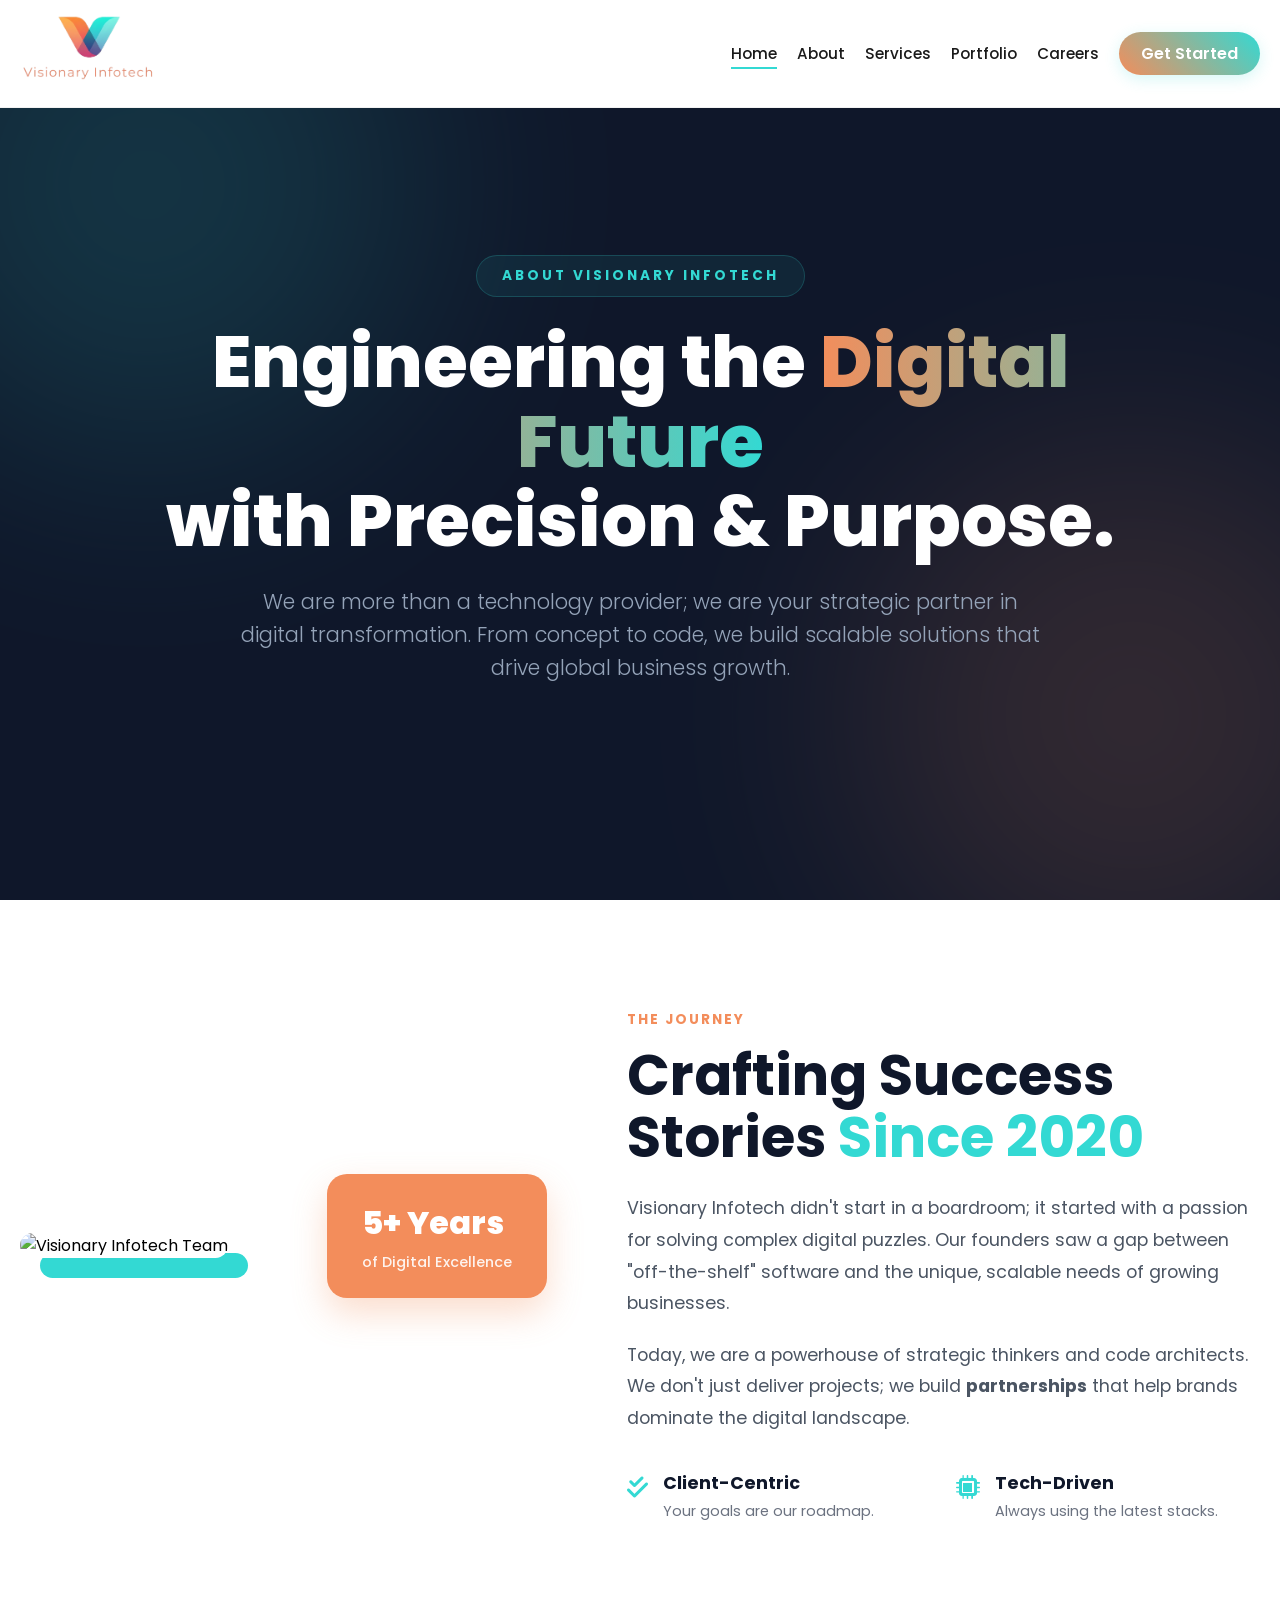
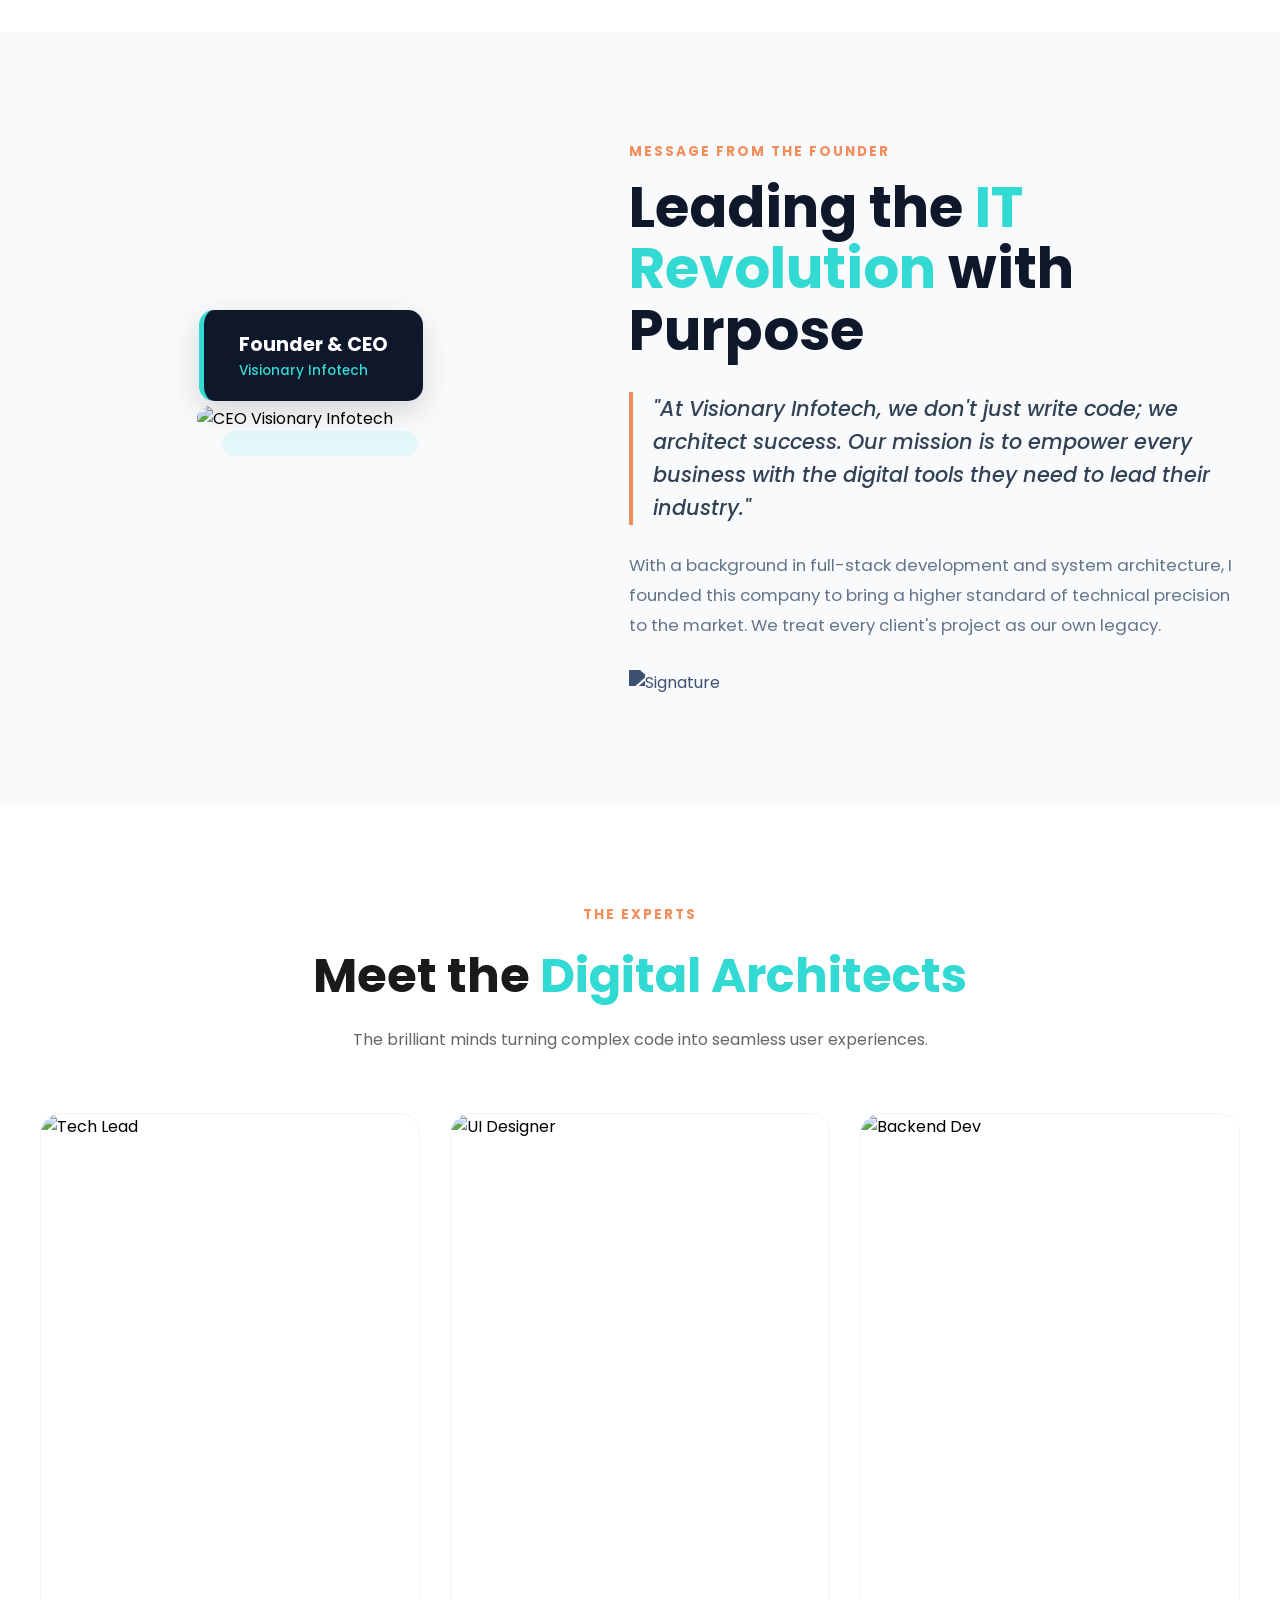
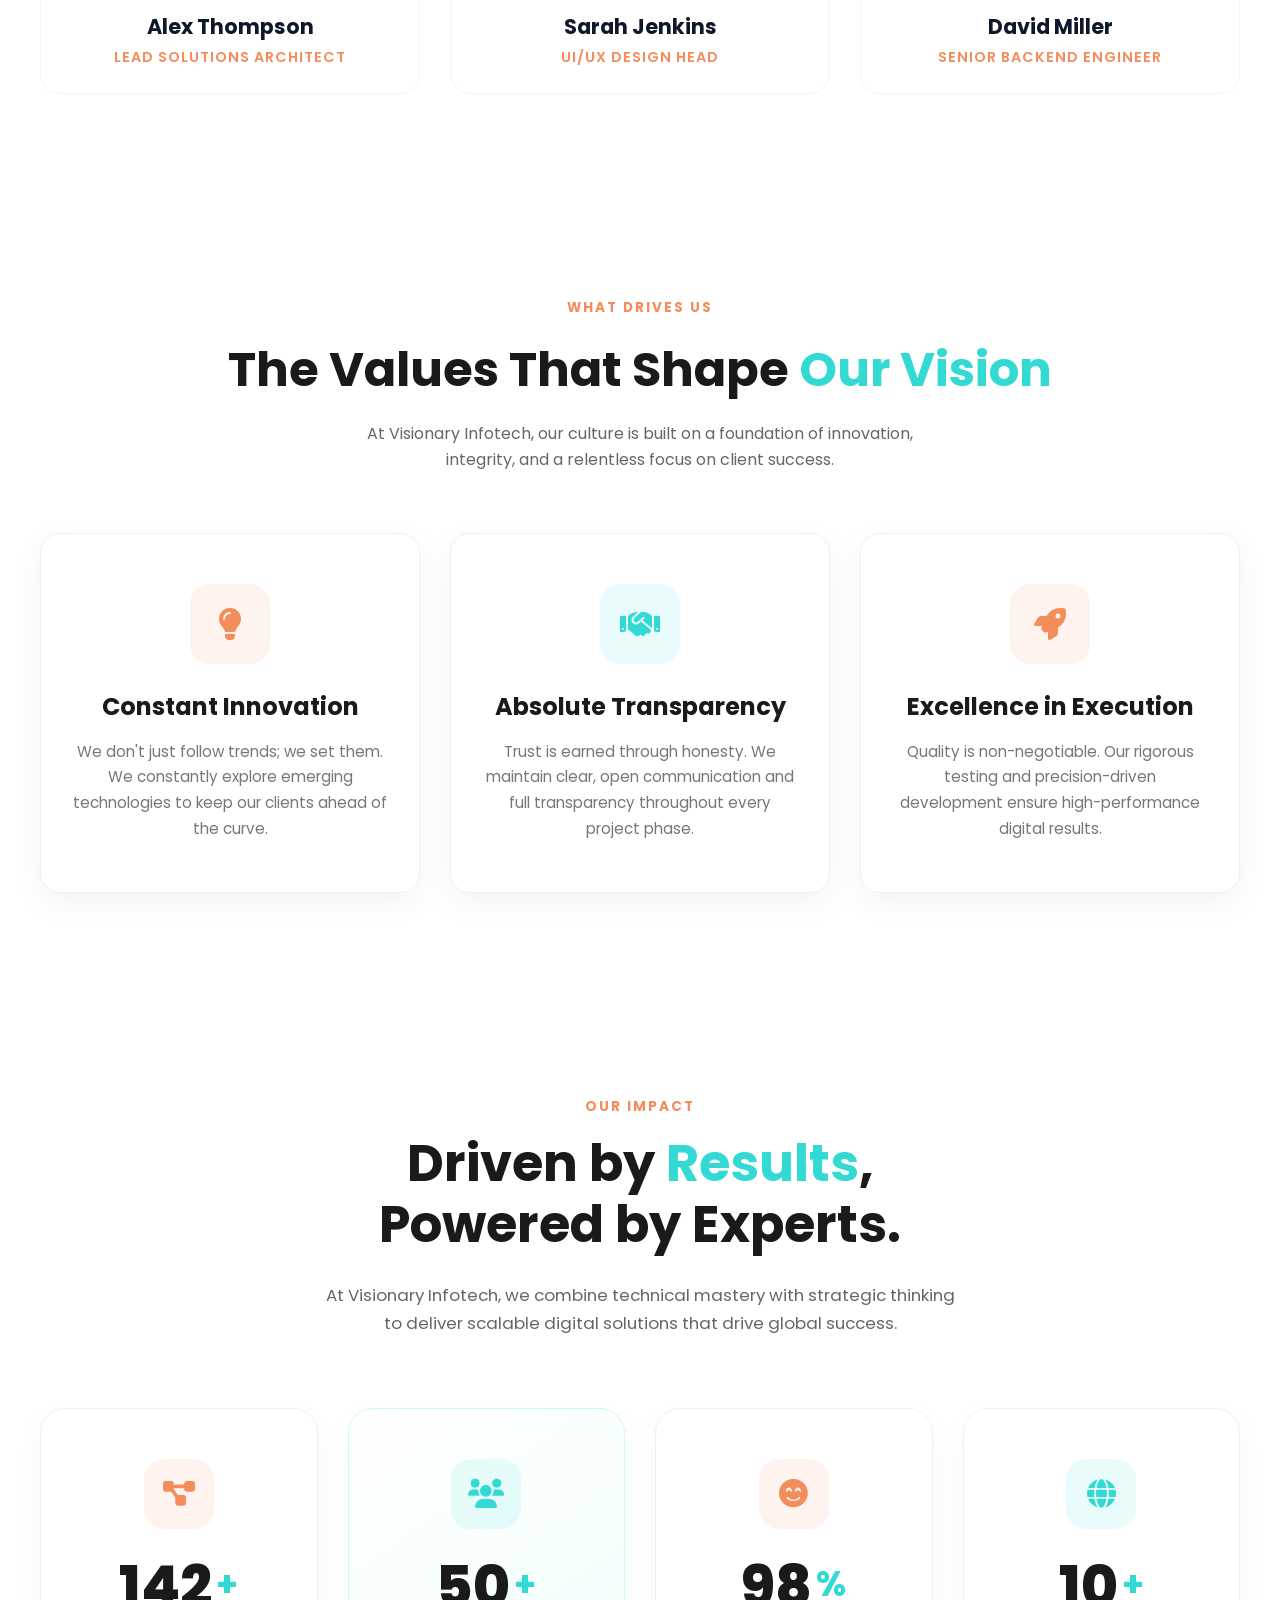
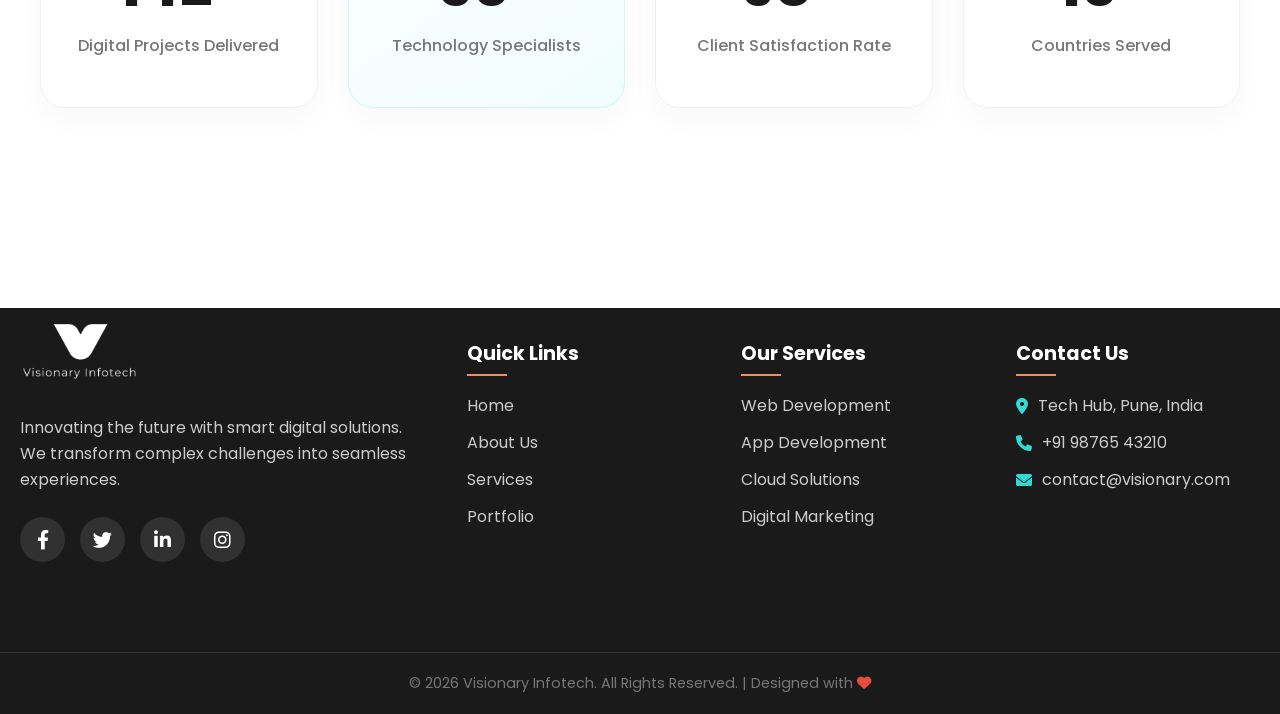
==== about.html @ 1353591f "Initial commit" ====
<!DOCTYPE html>
<html lang="en">
<head>
    <meta charset="UTF-8">
    <meta name="viewport" content="width=device-width, initial-scale=1.0">
    <title>Visionary Infotech | Premium IT Solutions</title>
    <link rel="stylesheet" href="about.css">
    <link rel="stylesheet" href="https://cdnjs.cloudflare.com/ajax/libs/font-awesome/6.0.0/css/all.min.css">
    <link href="https://fonts.googleapis.com/css2?family=Poppins:wght@300;400;500;600&display=swap" rel="stylesheet">
    <link rel="stylesheet" href="https://cdnjs.cloudflare.com/ajax/libs/font-awesome/6.0.0/css/all.min.css">
</head>
<body>

    <header class="header">
        <div class="container">
            <a href="#home" class="logo">
                <img src="Images/logo.png" alt="Visionary Infotech">
            </a>

            <nav class="navbar" id="navbar">
                <ul class="nav-links">
                    <li><a href="index.html" class="nav-item active">Home</a></li>
                    <li><a href="about.html" class="nav-item">About</a></li>
                    <li><a href="services.HTML" class="nav-item">Services</a></li>
                    <li><a href="#portfolio" class="nav-item">Portfolio</a></li>
                    <li><a href="#careers" class="nav-item">Careers</a></li>
                    <li><a href="#contact" class="cta-btn">Get Started</a></li>
                </ul>
            </nav>

            <div class="hamburger" id="hamburger">
                <span class="bar"></span>
                <span class="bar"></span>
                <span class="bar"></span>
            </div>
        </div>
    </header>

   <section class="hero-section">
    <div class="hero-bg-overlay"></div>
    <div class="glow-orb orb-1"></div>
    <div class="glow-orb orb-2"></div>

    <div class="container">
        <div class="hero-content" data-aos="zoom-in" data-aos-duration="1200">
            <span class="hero-badge">About Visionary Infotech</span>
            
            <h1 class="hero-title">
                Engineering the <span>Digital Future</span> <br> 
                with Precision & Purpose.
            </h1>

            <p class="hero-description">
                We are more than a technology provider; we are your strategic partner in 
                digital transformation. From concept to code, we build scalable solutions 
                that drive global business growth.
            </p>
        </div>
    </div>
</section>

<section class="story-section" id="our-story">
    <div class="container">
        <div class="story-wrapper">
            
            <div class="story-visual" data-aos="fade-right">
                <div class="image-experience-box">
                    <img src="https://images.unsplash.com/photo-1522071820081-009f0129c71c?auto=format&fit=crop&w=800&q=80" alt="Visionary Infotech Team" class="story-img">
                    <div class="exp-card">
                        <h4 class="exp-title">5+ Years</h4>
                        <p class="exp-subtitle">of Digital Excellence</p>
                    </div>
                </div>
            </div>

            <div class="story-text-content" data-aos="fade-left">
                <span class="section-badge">The Journey</span>
                <h2 class="story-heading">Crafting Success Stories <span>Since 2020</span></h2>
                
                <p class="story-para">
                    Visionary Infotech didn't start in a boardroom; it started with a passion for solving complex digital puzzles. Our founders saw a gap between "off-the-shelf" software and the unique, scalable needs of growing businesses.
                </p>
                
                <p class="story-para">
                    Today, we are a powerhouse of strategic thinkers and code architects. We don't just deliver projects; we build <strong>partnerships</strong> that help brands dominate the digital landscape.
                </p>

                <div class="story-features">
                    <div class="s-feature">
                        <div class="s-icon"><i class="fas fa-check-double"></i></div>
                        <div class="s-info">
                            <h5>Client-Centric</h5>
                            <p>Your goals are our roadmap.</p>
                        </div>
                    </div>
                    <div class="s-feature">
                        <div class="s-icon"><i class="fas fa-microchip"></i></div>
                        <div class="s-info">
                            <h5>Tech-Driven</h5>
                            <p>Always using the latest stacks.</p>
                        </div>
                    </div>
                </div>
            </div>

        </div>
    </div>
</section>

<script src="https://unpkg.com/aos@2.3.1/dist/aos.js"></script>

<section class="founder-section">
    <div class="container">
        <div class="founder-wrapper">
            <div class="founder-visual" data-aos="fade-right">
                <div class="founder-image-box">
                    <img src="https://images.unsplash.com/photo-1507003211169-0a1dd7228f2d?auto=format&fit=crop&w=800&q=80" alt="CEO Visionary Infotech">
                    <div class="founder-tag">
                        <h4>Founder & CEO</h4>
                        <p>Visionary Infotech</p>
                    </div>
                </div>
            </div>

            <div class="founder-content" data-aos="fade-left">
                <span class="sub-badge">Message from the Founder</span>
                <h2 class="founder-title">Leading the <span>IT Revolution</span> with Purpose</h2>
                <p class="quote-text">
                    "At Visionary Infotech, we don't just write code; we architect success. Our mission is to empower every business with the digital tools they need to lead their industry."
                </p>
                <p class="founder-para">
                    With a background in full-stack development and system architecture, I founded this company to bring a higher standard of technical precision to the market. We treat every client's project as our own legacy.
                </p>
                <div class="signature">
                    <img src="https://upload.wikimedia.org/wikipedia/commons/b/b5/Signature_of_John_Hancock.svg" alt="Signature" class="sig-img">
                </div>
            </div>
        </div>
    </div>
</section>

<section class="team-section">
    <div class="container-team">
        <div class="section-header" data-aos="fade-up">
            <span class="sub-badge">The Experts</span>
            <h2 class="section-title">Meet the <span>Digital Architects</span></h2>
            <p class="section-desc">The brilliant minds turning complex code into seamless user experiences.</p>
        </div>

        <div class="team-grid">
            <div class="team-card" data-aos="zoom-in" data-aos-delay="100">
                <div class="member-img-container">
                    <img src="https://images.unsplash.com/photo-1500648767791-00dcc994a43e?auto=format&fit=crop&w=500&q=80" alt="Tech Lead">
                    <div class="member-overlay">
                        <div class="social-group">
                            <a href="#"><i class="fab fa-linkedin-in"></i></a>
                            <a href="#"><i class="fab fa-github"></i></a>
                        </div>
                    </div>
                </div>
                <div class="member-info">
                    <h3>Alex Thompson</h3>
                    <p class="role">Lead Solutions Architect</p>
                </div>
            </div>

            <div class="team-card" data-aos="zoom-in" data-aos-delay="200">
                <div class="member-img-container">
                    <img src="https://images.unsplash.com/photo-1494790108377-be9c29b29330?auto=format&fit=crop&w=500&q=80" alt="UI Designer">
                    <div class="member-overlay">
                        <div class="social-group">
                            <a href="#"><i class="fab fa-linkedin-in"></i></a>
                            <a href="#"><i class="fab fa-dribbble"></i></a>
                        </div>
                    </div>
                </div>
                <div class="member-info">
                    <h3>Sarah Jenkins</h3>
                    <p class="role">UI/UX Design Head</p>
                </div>
            </div>

            <div class="team-card" data-aos="zoom-in" data-aos-delay="300">
                <div class="member-img-container">
                    <img src="https://images.unsplash.com/photo-1472099645785-5658abf4ff4e?auto=format&fit=crop&w=500&q=80" alt="Backend Dev">
                    <div class="member-overlay">
                        <div class="social-group">
                            <a href="#"><i class="fab fa-linkedin-in"></i></a>
                            <a href="#"><i class="fab fa-github"></i></a>
                        </div>
                    </div>
                </div>
                <div class="member-info">
                    <h3>David Miller</h3>
                    <p class="role">Senior Backend Engineer</p>
                </div>
            </div>
        </div>
    </div>
</section>

<section class="values-section" id="values">
    <div class="container-values">
        <div class="section-header" data-aos="fade-up">
            <span class="sub-title">What Drives Us</span>
            <h2 class="section-title">The Values That Shape <span>Our Vision</span></h2>
            <p class="section-desc">At Visionary Infotech, our culture is built on a foundation of innovation, integrity, and a relentless focus on client success.</p>
        </div>

        <div class="values-grid">
            <div class="value-card" data-aos="fade-up" data-aos-delay="100">
                <div class="value-icon-box orange">
                    <i class="fas fa-lightbulb"></i>
                </div>
                <h3>Constant Innovation</h3>
                <p>We don't just follow trends; we set them. We constantly explore emerging technologies to keep our clients ahead of the curve.</p>
            </div>

            <div class="value-card" data-aos="fade-up" data-aos-delay="200">
                <div class="value-icon-box teal">
                    <i class="fas fa-handshake"></i>
                </div>
                <h3>Absolute Transparency</h3>
                <p>Trust is earned through honesty. We maintain clear, open communication and full transparency throughout every project phase.</p>
            </div>

            <div class="value-card" data-aos="fade-up" data-aos-delay="300">
                <div class="value-icon-box orange">
                    <i class="fas fa-rocket"></i>
                </div>
                <h3>Excellence in Execution</h3>
                <p>Quality is non-negotiable. Our rigorous testing and precision-driven development ensure high-performance digital results.</p>
            </div>
        </div>
    </div>
</section>

<link href="https://unpkg.com/aos@2.3.1/dist/aos.css" rel="stylesheet">

<section class="stats-section" id="why-choose-us">
    <div class="container-stats">
        
        <div class="stats-header" data-aos="fade-up">
            <span class="sub-title">Our Impact</span>
            <h2 class="section-title">Driven by <span>Results</span>,<br> Powered by Experts.</h2>
            <p class="section-desc">At Visionary Infotech, we combine technical mastery with strategic thinking to deliver scalable digital solutions that drive global success.</p>
        </div>

        <div class="stats-grid">
            
            <div class="stat-card" data-aos="zoom-in" data-aos-delay="100">
                <div class="icon-box orange">
                    <i class="fas fa-project-diagram"></i>
                </div>
                <h3 class="stat-number" data-target="150">0</h3>
                <span class="plus">+</span>
                <p>Digital Projects Delivered</p>
            </div>

            <div class="stat-card active-card" data-aos="zoom-in" data-aos-delay="200">
                <div class="icon-box teal">
                    <i class="fas fa-users"></i>
                </div>
                <h3 class="stat-number" data-target="50">0</h3>
                <span class="plus">+</span>
                <p>Technology Specialists</p>
            </div>

            <div class="stat-card" data-aos="zoom-in" data-aos-delay="300">
                <div class="icon-box orange">
                    <i class="fas fa-smile-beam"></i>
                </div>
                <h3 class="stat-number" data-target="98">0</h3>
                <span class="plus">%</span>
                <p>Client Satisfaction Rate</p>
            </div>

            <div class="stat-card" data-aos="zoom-in" data-aos-delay="400">
                <div class="icon-box teal">
                    <i class="fas fa-globe"></i>
                </div>
                <h3 class="stat-number" data-target="10">0</h3>
                <span class="plus">+</span>
                <p>Countries Served</p>
            </div>

        </div>
    </div>
</section>

<link rel="stylesheet" href="https://cdnjs.cloudflare.com/ajax/libs/font-awesome/6.0.0/css/all.min.css">
<script src="https://unpkg.com/aos@2.3.1/dist/aos.js"></script>


<footer class="footer">
    <div class="waves">
        <div class="wave" id="wave1"></div>
        <div class="wave" id="wave2"></div>
        <div class="wave" id="wave3"></div>
        <div class="wave" id="wave4"></div>
    </div>

    <div class="container footer-grid">
        <div class="footer-brand" data-aos="fade-right">
            <div class="brand-3d">
                <img src="Images/logo.png" alt="Visionary Infotech" class="footer-logo">
                <p>Innovating the future with smart digital solutions. We transform complex challenges into seamless experiences.</p>
                <div class="social-links">
                    <a href="#" style="--i:1"><i class="fab fa-facebook-f"></i></a>
                    <a href="#" style="--i:2"><i class="fab fa-twitter"></i></a>
                    <a href="#" style="--i:3"><i class="fab fa-linkedin-in"></i></a>
                    <a href="#" style="--i:4"><i class="fab fa-instagram"></i></a>
                </div>
            </div>
        </div>

        <div class="footer-links-grid" data-aos="fade-left">
            <div class="link-column">
                <h3>Quick Links</h3>
                <ul>
                    <li><a href="#home">Home</a></li>
                    <li><a href="#about">About Us</a></li>
                    <li><a href="#services">Services</a></li>
                    <li><a href="#portfolio">Portfolio</a></li>
                </ul>
            </div>
            <div class="link-column">
                <h3>Our Services</h3>
                <ul>
                    <li><a href="#">Web Development</a></li>
                    <li><a href="#">App Development</a></li>
                    <li><a href="#">Cloud Solutions</a></li>
                    <li><a href="#">Digital Marketing</a></li>
                </ul>
            </div>
            <div class="link-column">
                <h3>Contact Us</h3>
                <ul class="contact-info">
                    <li><i class="fas fa-map-marker-alt"></i> Tech Hub, Pune, India</li>
                    <li><i class="fas fa-phone"></i> +91 98765 43210</li>
                    <li><i class="fas fa-envelope"></i> contact@visionary.com</li>
                </ul>
            </div>
        </div>
    </div>

    <div class="footer-bottom">
        <p>&copy; 2026 Visionary Infotech. All Rights Reserved. | Designed with <i class="fas fa-heart"></i></p>
    </div>
</footer>
    

    <script src="about.js"></script>
</body>
</html>
---- about.css ----
* {
    margin: 0;
    padding: 0;
    box-sizing: border-box;
    font-family: 'Poppins', sans-serif;
}

:root {
    --primary-orange: #f38d5b;
    --primary-teal: #33d9d3;
    --dark: #1a1a1a;
    --dark-navy: #0f172a; /* Keep your navy here for the Hero */
    --white: #ffffff;
    --text-slate: #94a3b8;
    --transition: all 0.3s ease-in-out;
}

/* Header & Container */
.header {
    position: fixed;
    top: 0;
    width: 100%;
    z-index: 2000;
    /* Change background to solid white or very high opacity */
    background: #ffffff !important; 
    backdrop-filter: blur(10px);
    transition: var(--transition);
    border-bottom: 1px solid rgba(0,0,0,0.05);
}

.container {
    max-width: 1300px;
    margin: 0 auto;
    padding: 10px 20px;
    display: flex;
    justify-content: space-between;
    align-items: center;
}

/* Logo */
.logo img {
    height: 80px; /* Desktop वर मोठा लोगो */
    transition: var(--transition);
}

/* Nav Links Styling */
.nav-links {
    display: flex;
    list-style: none;
    gap: 20px;
    align-items: center;
}

.nav-item {
    text-decoration: none;
    color: var(--dark);
    font-weight: 500;
    font-size: 0.95rem;
    position: relative;
    padding: 5px 0;
}

/* Hover Animation (Underline) */
.nav-item::after {
    content: '';
    position: absolute;
    width: 0;
    height: 2px;
    bottom: 0;
    left: 0;
    background: var(--primary-teal);
    transition: var(--transition);
}

.nav-item:hover::after, .nav-item.active::after {
    width: 100%;
}

/* CTA Button */
.cta-btn {
    text-decoration: none;
    background: linear-gradient(45deg, var(--primary-orange), var(--primary-teal));
    color: white;
    padding: 10px 22px;
    border-radius: 50px;
    font-weight: 600;
    transition: var(--transition);
    box-shadow: 0 4px 15px rgba(51, 217, 211, 0.2);
}

.cta-btn:hover {
    transform: translateY(-2px);
    box-shadow: 0 6px 20px rgba(51, 217, 211, 0.4);
}

/* Hamburger (Hidden on Desktop) */
.hamburger {
    display: none;
    cursor: pointer;
}

.bar {
    display: block;
    width: 25px;
    height: 3px;
    margin: 5px auto;
    background-color: var(--dark);
    transition: var(--transition);
}

/* Responsive (Mobile) */
@media (max-width: 1024px) {
    .logo img { height: 60px; }
    
    .hamburger { display: block; }

    .navbar {
        position: fixed;
        left: -100%;
        top: 80px;
        width: 100%;
        height: calc(100vh - 80px);
        background-color: white;
        transition: 0.5s;
        box-shadow: 0 10px 15px rgba(0,0,0,0.1);
    }

    .navbar.active { left: 0; }

    .nav-links {
        flex-direction: column;
        padding: 40px 0;
        gap: 30px;
    }

    /* Hamburger Animation to X */
    .hamburger.active .bar:nth-child(2) { opacity: 0; }
    .hamburger.active .bar:nth-child(1) { transform: translateY(8px) rotate(45deg); }
    .hamburger.active .bar:nth-child(3) { transform: translateY(-8px) rotate(-45deg); }
}


    /* Main Content */
    :root {
    --primary-orange: #f38d5b;
    --primary-teal: #33d9d3;
    --dark-navy: #0f172a;
    --text-slate: #94a3b8;
}

/* Hero Section Base */
.hero-section {
    position: relative;
    min-height: 100vh;
    width: 100%;
    background-color: var(--dark-navy);
    display: flex;
    justify-content: center;
    align-items: center;
    overflow: hidden;
    text-align: center;
    padding: 120px 20px 80px 20px; /* Space for fixed header */
}

/* Background Image Overlay */
.hero-bg-overlay {
    position: absolute;
    top: 0;
    left: 0;
    width: 100%;
    height: 100%;
    background: linear-gradient(rgba(15, 23, 42, 0.93), rgba(15, 23, 42, 0.88)), 
                url('https://images.unsplash.com/photo-1497366216548-37526070297c?auto=format&fit=crop&w=1920&q=80');
    background-size: cover;
    background-position: center;
    z-index: 1;
}

/* Animated Glow Orbs */
.glow-orb {
    position: absolute;
    width: clamp(250px, 50vw, 550px);
    height: clamp(250px, 50vw, 550px);
    border-radius: 50%;
    filter: blur(120px);
    opacity: 0.15;
    z-index: 2;
}
.orb-1 { background: var(--primary-teal); top: -10%; left: -10%; }
.orb-2 { background: var(--primary-orange); bottom: -10%; right: -10%; }

.hero-content {
    position: relative;
    z-index: 10;
    max-width: 1000px;
    margin: 0 auto;
}

/* Responsive Badge */
.hero-badge {
    color: var(--primary-teal);
    font-size: clamp(0.7rem, 2vw, 0.85rem);
    font-weight: 700;
    text-transform: uppercase;
    letter-spacing: 3px;
    display: inline-block;
    margin-bottom: 25px;
    background: rgba(51, 217, 211, 0.08);
    padding: 10px 25px;
    border-radius: 50px;
    border: 1px solid rgba(51, 217, 211, 0.2);
}

/* Responsive Fluid Title */
.hero-title {
    font-size: clamp(2rem, 8vw, 4.5rem); 
    color: #ffffff;
    line-height: 1.1;
    font-weight: 800;
    margin-bottom: 25px;
}

.hero-title span {
    background: linear-gradient(to right, var(--primary-orange), var(--primary-teal));
    -webkit-background-clip: text;
    -webkit-text-fill-color: transparent;
}

/* Responsive Description */
.hero-description {
    font-size: clamp(1rem, 2.5vw, 1.3rem);
    color: var(--text-slate);
    line-height: 1.6;
    max-width: 800px;
    margin: 0 auto;
    font-weight: 300;
}

/* Mobile Adjustments */
@media (max-width: 768px) {
    .hero-section {
        padding-top: 140px; /* Extra space for mobile navigation */
    }
    .hero-title {
        margin-bottom: 15px;
    }
}

/*OUR STORY SECTION*/
/* Story Section Styling */
.story-section {
    padding: 100px 0;
    background: #ffffff;
    overflow: hidden;
}

.story-wrapper {
    display: flex;
    align-items: center;
    gap: 80px;
    flex-wrap: wrap; /* Critical for Mobile responsiveness */
}

/* Visual Side */
.story-visual {
    flex: 1;
    min-width: 320px;
}

.image-experience-box {
    position: relative;
    padding-right: 40px;
    padding-bottom: 40px;
}

.story-img {
    width: 100%;
    border-radius: 30px;
    box-shadow: 20px 20px 0px var(--primary-teal);
    transition: 0.4s ease;
}

.exp-card {
    position: absolute;
    bottom: 0;
    right: 0;
    background: var(--primary-orange);
    padding: 25px 35px;
    border-radius: 20px;
    color: white;
    box-shadow: 0 15px 35px rgba(243, 141, 91, 0.3);
}

.exp-title { font-size: 2rem; font-weight: 800; margin-bottom: 5px; }
.exp-subtitle { font-size: 0.9rem; font-weight: 500; opacity: 0.9; }

/* Text Side */
.story-text-content {
    flex: 1.2;
    min-width: 320px;
}

.section-badge {
    color: var(--primary-orange);
    font-weight: 700;
    letter-spacing: 2px;
    text-transform: uppercase;
    font-size: 0.85rem;
    margin-bottom: 15px;
    display: block;
}

.story-heading {
    font-size: clamp(2.2rem, 5vw, 3.5rem);
    color: var(--dark-navy);
    line-height: 1.1;
    margin-bottom: 25px;
}

.story-heading span {
    color: var(--primary-teal);
}

.story-para {
    font-size: 1.1rem;
    color: #4b5563;
    line-height: 1.8;
    margin-bottom: 20px;
}

/* Highlights Grid */
.story-features {
    display: grid;
    grid-template-columns: 1fr 1fr;
    gap: 25px;
    margin-top: 35px;
}

.s-feature {
    display: flex;
    gap: 15px;
}

.s-icon {
    font-size: 1.5rem;
    color: var(--primary-teal);
}

.s-info h5 {
    color: var(--dark-navy);
    font-size: 1.1rem;
    margin-bottom: 5px;
}

.s-info p {
    font-size: 0.9rem;
    color: #6b7280;
}

/* Mobile Responsiveness */
@media (max-width: 992px) {
    .story-wrapper {
        flex-direction: column;
        text-align: center;
        gap: 50px;
    }
    
    .story-features {
        text-align: left;
    }

    .image-experience-box {
        padding-right: 20px;
        padding-bottom: 20px;
    }
    
    .story-img {
        box-shadow: 10px 10px 0px var(--primary-teal);
    }
}

/* FOUNDER SECTION */
/* Founder Section Styling */
.founder-section {
    padding: 100px 20px;
    background-color: #f8fafc; /* Subtle light gray to distinguish from Hero */
    overflow: hidden;
}

.founder-wrapper {
    max-width: 1200px;
    margin: 0 auto;
    display: flex;
    align-items: center;
    gap: 80px;
    flex-wrap: wrap; /* Critical for mobile responsiveness */
}

/* Image Side */
.founder-visual {
    flex: 1;
    min-width: 320px;
    display: flex;
    justify-content: center;
}

.founder-image-box {
    position: relative;
    max-width: 450px;
    z-index: 1;
}

.founder-image-box img {
    width: 100%;
    height: auto;
    border-radius: 30px;
    /* This creates the 'shadow frame' effect */
    box-shadow: 25px 25px 0px rgba(51, 217, 211, 0.1); 
    transition: var(--transition);
}

.founder-image-box:hover img {
    transform: translate(-5px, -5px);
    box-shadow: 30px 30px 0px rgba(51, 217, 211, 0.2);
}

.founder-tag {
    position: absolute;
    bottom: 30px;
    right: -30px;
    background: var(--dark-navy);
    color: #ffffff;
    padding: 20px 35px;
    border-radius: 15px;
    border-left: 5px solid var(--primary-teal);
    box-shadow: 0 10px 30px rgba(0, 0, 0, 0.15);
    z-index: 2;
}

.founder-tag h4 {
    font-size: 1.2rem;
    margin-bottom: 2px;
}

.founder-tag p {
    font-size: 0.85rem;
    color: var(--primary-teal);
    font-weight: 500;
}

/* Content Side */
.founder-content {
    flex: 1.2;
    min-width: 320px;
}

.sub-badge {
    color: var(--primary-orange);
    font-weight: 700;
    text-transform: uppercase;
    letter-spacing: 2px;
    font-size: 0.85rem;
    display: block;
    margin-bottom: 15px;
}

.founder-title {
    font-size: clamp(2.2rem, 5vw, 3.5rem);
    color: var(--dark-navy);
    line-height: 1.1;
    margin-bottom: 30px;
}

.founder-title span {
    color: var(--primary-teal);
}

.quote-text {
    font-size: 1.3rem;
    font-style: italic;
    color: #334155;
    margin-bottom: 25px;
    line-height: 1.6;
    font-weight: 500;
    padding-left: 20px;
    border-left: 4px solid var(--primary-orange);
}

.founder-para {
    font-size: 1.05rem;
    color: #64748b;
    line-height: 1.8;
    margin-bottom: 30px;
}

.signature {
    margin-top: 20px;
}

.sig-img {
    height: 70px;
    /* This makes the signature color match your theme if the PNG is black */
    filter: brightness(0) saturate(100%) invert(14%) sepia(21%) saturate(3665%) hue-rotate(193deg) brightness(92%) contrast(100%);
    opacity: 0.8;
}

/* --- Mobile Responsiveness --- */
@media (max-width: 992px) {
    .founder-wrapper {
        flex-direction: column;
        text-align: center;
        gap: 60px;
    }

    .founder-image-box {
        max-width: 400px;
    }

    .founder-tag {
        right: 0;
        bottom: -20px;
        left: 0;
        margin: 0 auto;
        width: 80%;
    }

    .quote-text {
        text-align: left;
    }

    .founder-title {
        margin-bottom: 20px;
    }
}

/* Team Section Container */
.team-section {
    padding: clamp(60px, 10vw, 100px) 20px;
    background: #ffffff;
}

.container-team {
    max-width: 1200px;
    margin: 0 auto;
}

/* Responsive Grid Engine */
.team-grid {
    display: grid;
    /* This creates 3 cols on desktop, 2 on tablets, and 1 on mobile automatically */
    grid-template-columns: repeat(auto-fit, minmax(280px, 1fr));
    gap: 30px;
    margin-top: 50px;
}

/* Card Design */
.team-card {
    background: #fff;
    border-radius: 20px;
    overflow: hidden;
    transition: transform 0.4s ease, box-shadow 0.4s ease;
    border: 1px solid #f1f5f9;
}

/* Image Aspect Ratio Control */
.member-img-container {
    position: relative;
    width: 100%;
    aspect-ratio: 4 / 5; /* Keeps all photos the same size regardless of original crop */
    overflow: hidden;
}

.member-img-container img {
    width: 100%;
    height: 100%;
    object-fit: cover;
    transition: transform 0.6s ease;
}

/* Overlay & Interaction */
.member-overlay {
    position: absolute;
    inset: 0;
    background: rgba(15, 23, 42, 0.7);
    display: flex;
    align-items: center;
    justify-content: center;
    opacity: 0;
    transition: opacity 0.4s ease;
}

.social-group {
    display: flex;
    gap: 15px;
    transform: translateY(20px);
    transition: transform 0.4s ease;
}

.social-group a {
    width: 45px;
    height: 45px;
    background: var(--primary-teal);
    color: white;
    border-radius: 50%;
    display: flex;
    align-items: center;
    justify-content: center;
    text-decoration: none;
    transition: 0.3s;
}

.social-group a:hover {
    background: var(--primary-orange);
    transform: scale(1.1);
}

/* Hover Effects (Desktop Only) */
@media (min-hover: hover) {
    .team-card:hover {
        transform: translateY(-10px);
        box-shadow: 0 20px 40px rgba(0,0,0,0.1);
    }
    
    .team-card:hover .member-img-container img {
        transform: scale(1.1);
    }
    
    .team-card:hover .member-overlay {
        opacity: 1;
    }
    
    .team-card:hover .social-group {
        transform: translateY(0);
    }
}

/* Member Info Text */
.member-info {
    padding: 25px;
    text-align: center;
}

.member-info h3 {
    font-size: 1.3rem;
    color: var(--dark-navy);
    margin-bottom: 5px;
}

.role {
    color: var(--primary-orange);
    font-weight: 600;
    font-size: 0.9rem;
    text-transform: uppercase;
    letter-spacing: 1px;
}

/* Mobile Fixes (Touch Devices) */
@media (max-width: 768px) {
    .team-grid {
        grid-template-columns: repeat(auto-fit, minmax(250px, 1fr));
        gap: 20px;
    }
    
    .member-overlay {
        opacity: 1; /* Always show icons on mobile since there is no 'hover' */
        background: rgba(15, 23, 42, 0.2);
        height: 60px;
        top: auto;
    }
    
    .social-group {
        transform: translateY(0);
    }
}


/* Values Section */
/* Values Section Styling */
.values-section {
    padding: 100px 20px;
    background: #ffffff;
    position: relative;
    z-index: 5;
}

.container-values {
    max-width: 1200px;
    margin: 0 auto;
}

.section-header {
    text-align: center;
    margin-bottom: 60px;
}

.section-header .sub-title {
    color: var(--primary-orange);
    font-weight: 700;
    text-transform: uppercase;
    letter-spacing: 2px;
    font-size: 0.85rem;
}

.section-header .section-title {
    font-size: clamp(2rem, 5vw, 3rem);
    color: var(--dark);
    margin: 15px 0;
}

.section-header .section-title span {
    color: var(--primary-teal);
}

.section-desc {
    color: #666;
    max-width: 600px;
    margin: 0 auto;
    line-height: 1.6;
}

/* Values Grid */
.values-grid {
    display: grid;
    grid-template-columns: repeat(auto-fit, minmax(300px, 1fr));
    gap: 30px;
}

.value-card {
    background: #fff;
    padding: 50px 30px;
    border-radius: 20px;
    box-shadow: 0 10px 30px rgba(0, 0, 0, 0.05);
    transition: all 0.4s cubic-bezier(0.175, 0.885, 0.32, 1.275);
    border: 1px solid #f0f0f0;
    text-align: center;
}

.value-card:hover {
    transform: translateY(-15px);
    box-shadow: 0 20px 40px rgba(0, 0, 0, 0.1);
    border-color: var(--primary-teal);
}

.value-icon-box {
    width: 80px;
    height: 80px;
    margin: 0 auto 25px;
    border-radius: 20px;
    display: flex;
    align-items: center;
    justify-content: center;
    font-size: 2rem;
    transition: 0.3s;
}

.value-icon-box.orange {
    background: rgba(243, 141, 91, 0.1);
    color: var(--primary-orange);
}

.value-icon-box.teal {
    background: rgba(51, 217, 211, 0.1);
    color: var(--primary-teal);
}

.value-card h3 {
    font-size: 1.5rem;
    color: var(--dark);
    margin-bottom: 15px;
}

.value-card p {
    color: #777;
    line-height: 1.7;
    font-size: 0.95rem;
}

/* Responsive Fix */
@media (max-width: 768px) {
    .values-section {
        padding: 60px 20px;
    }
}

/* Core Variables (Assume these are already in your :root) */
:root {
    --primary-orange: #f38d5b;
    --primary-teal: #33d9d3;
    --dark: #1a1a1a;
}

/* Statistics Section Base */
.stats-section {
    padding: 100px 20px;
    background-color: #ffffff;
    position: relative;
    z-index: 5;
}

.container-stats {
    max-width: 1200px;
    margin: 0 auto;
}

/* Section Header */
.stats-header {
    text-align: center;
    margin-bottom: 70px;
}

.stats-header .sub-title {
    color: var(--primary-orange);
    font-weight: 700;
    text-transform: uppercase;
    letter-spacing: 2px;
    font-size: 0.85rem;
}

.stats-header .section-title {
    font-size: clamp(2rem, 5vw, 3.2rem);
    color: var(--dark);
    margin: 15px 0 25px;
    line-height: 1.2;
}

.stats-header .section-title span {
    color: var(--primary-teal);
}

.stats-header .section-desc {
    color: #666;
    max-width: 650px;
    margin: 0 auto;
    line-height: 1.7;
    font-size: 1.05rem;
}

/* Statistics Grid */
.stats-grid {
    display: grid;
    grid-template-columns: repeat(auto-fit, minmax(260px, 1fr));
    gap: 30px;
}

/* Stat Card Base */
.stat-card {
    background: #fff;
    padding: 50px 30px;
    border-radius: 25px;
    text-align: center;
    transition: all 0.4s cubic-bezier(0.175, 0.885, 0.32, 1.275);
    border: 1px solid #f0f0f0;
    box-shadow: 0 10px 30px rgba(0, 0, 0, 0.03);
    position: relative;
    overflow: hidden;
}

/* Interactive Hover Effect */
.stat-card:hover {
    transform: translateY(-15px);
    box-shadow: 0 20px 50px rgba(0, 0, 0, 0.08);
    border-color: var(--primary-teal);
}

/* Active Highlight Card */
.active-card {
    background: linear-gradient(145deg, #ffffff, #f0fdfc);
    border-color: rgba(51, 217, 211, 0.2);
}

/* Icon Box */
.icon-box {
    width: 70px;
    height: 70px;
    margin: 0 auto 30px;
    border-radius: 20px;
    display: flex;
    align-items: center;
    justify-content: center;
    font-size: 1.8rem;
    transition: 0.3s;
}

.icon-box.orange {
    background: rgba(243, 141, 91, 0.1);
    color: var(--primary-orange);
}

.icon-box.teal {
    background: rgba(51, 217, 211, 0.1);
    color: var(--primary-teal);
}

/* Number Typography */
.stat-number {
    font-size: clamp(2.5rem, 6vw, 3.5rem);
    color: var(--dark);
    font-weight: 800;
    display: inline-block;
    line-height: 1;
}

.stat-card .plus {
    font-size: clamp(1.5rem, 4vw, 2.2rem);
    color: var(--primary-teal);
    font-weight: 700;
    position: relative;
    top: -10px;
}

.stat-card p {
    color: #777;
    font-size: 1rem;
    margin-top: 15px;
    font-weight: 500;
    line-height: 1.4;
}

/* Responsive Fix for Mobile */
@media (max-width: 768px) {
    .stats-section {
        padding: 60px 15px;
    }
    .stats-header {
        margin-bottom: 50px;
    }
}


/* Footer Base */
.footer {
    position: relative;
    background: var(--dark);
    padding: 100px 0 20px;
    color: white;
    overflow: hidden;
}

/* Animated Waves */
.waves {
    position: absolute;
    top: 0;
    left: 0;
    width: 100%;
    height: 100px;
    background: #ffffff; /* Page background color to create wave effect */
}

.wave {
    position: absolute;
    top: -100px;
    left: 0;
    width: 100%;
    height: 100px;
    background: url('https://i.imgur.com/vHq0L9T.png'); /* Wave PNG link */
    background-size: 1000px 100px;
}

.wave#wave1 { z-index: 1000; opacity: 1; bottom: 0; animation: animateWave 4s linear infinite; }
.wave#wave2 { z-index: 999; opacity: 0.5; bottom: 10px; animation: animateWave_02 4s linear infinite; }
.wave#wave3 { z-index: 1000; opacity: 0.2; bottom: 15px; animation: animateWave 3s linear infinite; }
.wave#wave4 { z-index: 999; opacity: 0.7; bottom: 20px; animation: animateWave_02 3s linear infinite; }

@keyframes animateWave {
    0% { background-position-x: 1000px; }
    100% { background-position-x: 0px; }
}
@keyframes animateWave_02 {
    0% { background-position-x: 0px; }
    100% { background-position-x: 1000px; }
}

/* Footer Content Grid */
.footer-grid {
    display: grid;
    grid-template-columns: 1fr 2fr;
    gap: 50px;
    position: relative;
    z-index: 2;
}

.footer-brand {
    perspective: 1000px;
}

.brand-3d {
    transform-style: preserve-3d;
    transition: 0.5s;
}

.footer-logo {
    height: 70px;
    margin-bottom: 20px;
    filter: brightness(0) invert(1); /* Logo white करण्यासाठी */
}

.brand-3d p {
    color: #ccc;
    line-height: 1.6;
    margin-bottom: 25px;
}

/* Social Icons 3D Animation */
.social-links {
    display: flex;
    gap: 15px;
}

.social-links a {
    width: 45px;
    height: 45px;
    background: rgba(255,255,255,0.1);
    display: flex;
    align-items: center;
    justify-content: center;
    border-radius: 50%;
    color: white;
    font-size: 1.2rem;
    transition: 0.5s;
    text-decoration: none;
}

.social-links a:hover {
    background: var(--primary-teal);
    transform: translateY(-10px) rotateY(360deg);
    box-shadow: 0 10px 20px rgba(51, 217, 211, 0.4);
}

/* Links Columns */
.footer-links-grid {
    display: grid;
    grid-template-columns: repeat(3, 1fr);
    gap: 30px;
}

.link-column h3 {
    margin-bottom: 25px;
    font-size: 1.2rem;
    position: relative;
}

.link-column h3::after {
    content: '';
    position: absolute;
    left: 0;
    bottom: -8px;
    width: 40px;
    height: 2px;
    background: var(--primary-orange);
}

.link-column ul {
    list-style: none;
}

.link-column ul li {
    margin-bottom: 12px;
}

.link-column ul li a {
    color: #ccc;
    text-decoration: none;
    transition: 0.3s;
}

.link-column ul li a:hover {
    color: var(--primary-teal);
    padding-left: 8px;
}

.contact-info li {
    display: flex;
    align-items: center;
    gap: 10px;
    color: #ccc;
}

.contact-info i {
    color: var(--primary-teal);
}

.footer-bottom {
    text-align: center;
    margin-top: 80px;
    padding-top: 20px;
    border-top: 1px solid rgba(255,255,255,0.1);
    color: #777;
    font-size: 0.9rem;
}

.footer-bottom i {
    color: #e74c3c;
    animation: pulse 1s infinite;
}

@keyframes pulse {
    0% { transform: scale(1); }
    50% { transform: scale(1.2); }
    100% { transform: scale(1); }
}

/* Responsive */
@media (max-width: 1024px) {
    .footer-grid { grid-template-columns: 1fr; text-align: center; }
    .social-links { justify-content: center; }
    .footer-links-grid { grid-template-columns: repeat(2, 1fr); text-align: left; }
    .link-column h3::after { left: 0; }
}

@media (max-width: 600px) {
    .footer-links-grid { grid-template-columns: 1fr; }
}
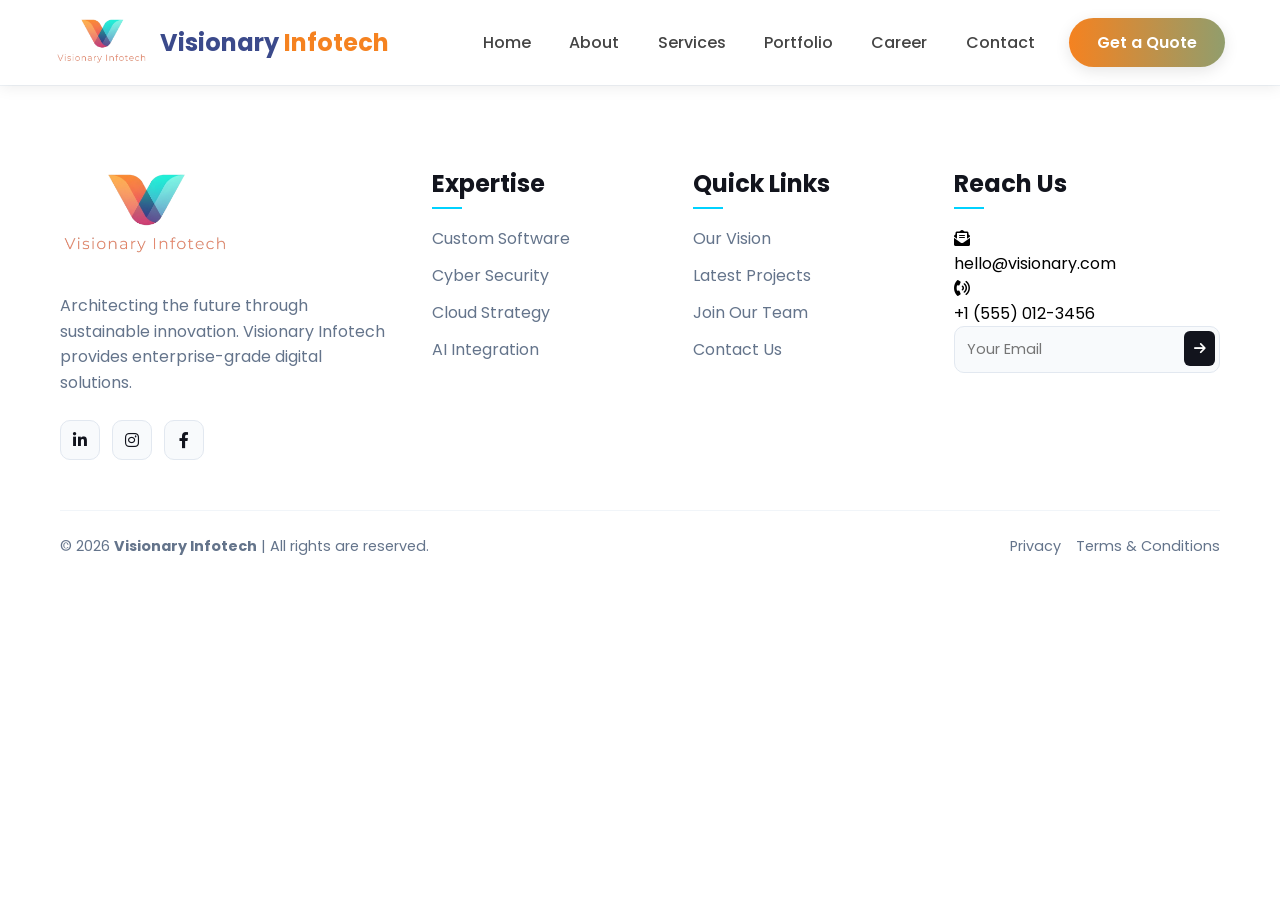
==== commit c4a61e30: "chnages'" ====
--- a/about.html
+++ b/about.html
@@ -1,355 +1,130 @@
 <!DOCTYPE html>
 <html lang="en">
+
 <head>
     <meta charset="UTF-8">
     <meta name="viewport" content="width=device-width, initial-scale=1.0">
     <title>Visionary Infotech | Premium IT Solutions</title>
     <link rel="stylesheet" href="about.css">
-    <link rel="stylesheet" href="https://cdnjs.cloudflare.com/ajax/libs/font-awesome/6.0.0/css/all.min.css">
     <link href="https://fonts.googleapis.com/css2?family=Poppins:wght@300;400;500;600&display=swap" rel="stylesheet">
     <link rel="stylesheet" href="https://cdnjs.cloudflare.com/ajax/libs/font-awesome/6.0.0/css/all.min.css">
 </head>
+
 <body>
 
-    <header class="header">
-        <div class="container">
-            <a href="#home" class="logo">
-                <img src="Images/logo.png" alt="Visionary Infotech">
-            </a>
+<!-- ======================
+start navbar
+====================== -->
 
-            <nav class="navbar" id="navbar">
-                <ul class="nav-links">
-                    <li><a href="index.html" class="nav-item active">Home</a></li>
-                    <li><a href="about.html" class="nav-item">About</a></li>
-                    <li><a href="services.HTML" class="nav-item">Services</a></li>
-                    <li><a href="#portfolio" class="nav-item">Portfolio</a></li>
-                    <li><a href="#careers" class="nav-item">Careers</a></li>
-                    <li><a href="#contact" class="cta-btn">Get Started</a></li>
-                </ul>
-            </nav>
+<nav class="navbar">
+        <div class="nav-container">
+            <div class="logo">
+                <img src="Images/logo.png" alt="Visionary Infotech Logo">
+                <div class="logo-text">Visionary <span>Infotech</span></div>
+            </div>
 
-            <div class="hamburger" id="hamburger">
+            <div class="menu-toggle" id="mobile-menu">
                 <span class="bar"></span>
                 <span class="bar"></span>
                 <span class="bar"></span>
             </div>
+
+            <ul class="nav-menu">
+                <li class="nav-item"><a href="#home" class="nav-links">Home</a></li>
+                <li class="nav-item"><a href="#about" class="nav-links">About</a></li>
+                <li class="nav-item"><a href="#services" class="nav-links">Services</a></li>
+                <li class="nav-item"><a href="#portfolio" class="nav-links">Portfolio</a></li>
+                <li class="nav-item"><a href="#career" class="nav-links">Career</a></li>
+                <li class="nav-item"><a href="#contact" class="nav-links">Contact</a></li>
+                <li class="nav-btn">
+                    <button class="quote-btn" onclick="location.href='#quote'">Get a Quote</button>
+                </li>
+            </ul>
         </div>
-    </header>
+    </nav>
 
-   <section class="hero-section">
-    <div class="hero-bg-overlay"></div>
-    <div class="glow-orb orb-1"></div>
-    <div class="glow-orb orb-2"></div>
+<!-- ======================
+end navbar
+====================== -->
 
-    <div class="container">
-        <div class="hero-content" data-aos="zoom-in" data-aos-duration="1200">
-            <span class="hero-badge">About Visionary Infotech</span>
+
+
+
+<!-- ================
+ FOOTER
+ ==================== -->
+<footer class="mega-footer">
+    <div class="footer-container">
+        <div class="footer-main-grid">
             
-            <h1 class="hero-title">
-                Engineering the <span>Digital Future</span> <br> 
-                with Precision & Purpose.
-            </h1>
-
-            <p class="hero-description">
-                We are more than a technology provider; we are your strategic partner in 
-                digital transformation. From concept to code, we build scalable solutions 
-                that drive global business growth.
-            </p>
-        </div>
-    </div>
-</section>
-
-<section class="story-section" id="our-story">
-    <div class="container">
-        <div class="story-wrapper">
-            
-            <div class="story-visual" data-aos="fade-right">
-                <div class="image-experience-box">
-                    <img src="https://images.unsplash.com/photo-1522071820081-009f0129c71c?auto=format&fit=crop&w=800&q=80" alt="Visionary Infotech Team" class="story-img">
-                    <div class="exp-card">
-                        <h4 class="exp-title">5+ Years</h4>
-                        <p class="exp-subtitle">of Digital Excellence</p>
+            <div class="footer-col animate-box">
+                <div class="brand-wrapper">
+                    <img src="Images/logo.png" alt="Visionary Infotech" class="footer-logo">
+                    <p class="brand-statement">
+                        Architecting the future through sustainable innovation. Visionary Infotech provides enterprise-grade digital solutions.
+                    </p>
+                    <div class="social-symbol-row">
+                        <a href="#" class="symbol-link" style="--hover-bg: #0077b5;" title="LinkedIn"><i class="fa-brands fa-linkedin-in"></i></a>
+                        <a href="#" class="symbol-link" style="--hover-bg: #E1306C;" title="Instagram"><i class="fa-brands fa-instagram"></i></a>
+                        <a href="#" class="symbol-link" style="--hover-bg: #1877f2;" title="Facebook"><i class="fa-brands fa-facebook-f"></i></a>
                     </div>
                 </div>
             </div>
 
-            <div class="story-text-content" data-aos="fade-left">
-                <span class="section-badge">The Journey</span>
-                <h2 class="story-heading">Crafting Success Stories <span>Since 2020</span></h2>
-                
-                <p class="story-para">
-                    Visionary Infotech didn't start in a boardroom; it started with a passion for solving complex digital puzzles. Our founders saw a gap between "off-the-shelf" software and the unique, scalable needs of growing businesses.
-                </p>
-                
-                <p class="story-para">
-                    Today, we are a powerhouse of strategic thinkers and code architects. We don't just deliver projects; we build <strong>partnerships</strong> that help brands dominate the digital landscape.
-                </p>
+            <div class="footer-col animate-box">
+                <h4 class="footer-h">Expertise</h4>
+                <ul class="footer-nav">
+                    <li><a href="#">Custom Software</a></li>
+                    <li><a href="#">Cyber Security</a></li>
+                    <li><a href="#">Cloud Strategy</a></li>
+                    <li><a href="#">AI Integration</a></li>
+                </ul>
+            </div>
 
-                <div class="story-features">
-                    <div class="s-feature">
-                        <div class="s-icon"><i class="fas fa-check-double"></i></div>
-                        <div class="s-info">
-                            <h5>Client-Centric</h5>
-                            <p>Your goals are our roadmap.</p>
-                        </div>
+            <div class="footer-col animate-box">
+                <h4 class="footer-h">Quick Links</h4>
+                <ul class="footer-nav">
+                    <li><a href="#">Our Vision</a></li>
+                    <li><a href="#">Latest Projects</a></li>
+                    <li><a href="#">Join Our Team</a></li>
+                    <li><a href="#">Contact Us</a></li>
+                </ul>
+            </div>
+
+            <div class="footer-col animate-box">
+                <h4 class="footer-h">Reach Us</h4>
+                <div class="contact-mini-list">
+                    <div class="c-item">
+                        <i class="fa-solid fa-envelope-open-text"></i>
+                        <p>hello@visionary.com</p>
                     </div>
-                    <div class="s-feature">
-                        <div class="s-icon"><i class="fas fa-microchip"></i></div>
-                        <div class="s-info">
-                            <h5>Tech-Driven</h5>
-                            <p>Always using the latest stacks.</p>
-                        </div>
+                    <div class="c-item">
+                        <i class="fa-solid fa-phone-volume"></i>
+                        <p>+1 (555) 012-3456</p>
                     </div>
                 </div>
+                <form class="glass-form">
+                    <input type="email" placeholder="Your Email" required>
+                    <button type="submit"><i class="fa-solid fa-arrow-right"></i></button>
+                </form>
             </div>
 
         </div>
-    </div>
-</section>
 
-<script src="https://unpkg.com/aos@2.3.1/dist/aos.js"></script>
-
-<section class="founder-section">
-    <div class="container">
-        <div class="founder-wrapper">
-            <div class="founder-visual" data-aos="fade-right">
-                <div class="founder-image-box">
-                    <img src="https://images.unsplash.com/photo-1507003211169-0a1dd7228f2d?auto=format&fit=crop&w=800&q=80" alt="CEO Visionary Infotech">
-                    <div class="founder-tag">
-                        <h4>Founder & CEO</h4>
-                        <p>Visionary Infotech</p>
-                    </div>
-                </div>
-            </div>
-
-            <div class="founder-content" data-aos="fade-left">
-                <span class="sub-badge">Message from the Founder</span>
-                <h2 class="founder-title">Leading the <span>IT Revolution</span> with Purpose</h2>
-                <p class="quote-text">
-                    "At Visionary Infotech, we don't just write code; we architect success. Our mission is to empower every business with the digital tools they need to lead their industry."
-                </p>
-                <p class="founder-para">
-                    With a background in full-stack development and system architecture, I founded this company to bring a higher standard of technical precision to the market. We treat every client's project as our own legacy.
-                </p>
-                <div class="signature">
-                    <img src="https://upload.wikimedia.org/wikipedia/commons/b/b5/Signature_of_John_Hancock.svg" alt="Signature" class="sig-img">
-                </div>
+        <div class="footer-bottom-bar">
+            <p>&copy; <span id="current-year"></span> <strong>Visionary Infotech</strong> | All rights are reserved.</p>
+            <div class="b-right">
+                <a href="#">Privacy</a>
+                <a href="#">Terms & Conditions </a>
             </div>
         </div>
     </div>
-</section>
-
-<section class="team-section">
-    <div class="container-team">
-        <div class="section-header" data-aos="fade-up">
-            <span class="sub-badge">The Experts</span>
-            <h2 class="section-title">Meet the <span>Digital Architects</span></h2>
-            <p class="section-desc">The brilliant minds turning complex code into seamless user experiences.</p>
-        </div>
-
-        <div class="team-grid">
-            <div class="team-card" data-aos="zoom-in" data-aos-delay="100">
-                <div class="member-img-container">
-                    <img src="https://images.unsplash.com/photo-1500648767791-00dcc994a43e?auto=format&fit=crop&w=500&q=80" alt="Tech Lead">
-                    <div class="member-overlay">
-                        <div class="social-group">
-                            <a href="#"><i class="fab fa-linkedin-in"></i></a>
-                            <a href="#"><i class="fab fa-github"></i></a>
-                        </div>
-                    </div>
-                </div>
-                <div class="member-info">
-                    <h3>Alex Thompson</h3>
-                    <p class="role">Lead Solutions Architect</p>
-                </div>
-            </div>
-
-            <div class="team-card" data-aos="zoom-in" data-aos-delay="200">
-                <div class="member-img-container">
-                    <img src="https://images.unsplash.com/photo-1494790108377-be9c29b29330?auto=format&fit=crop&w=500&q=80" alt="UI Designer">
-                    <div class="member-overlay">
-                        <div class="social-group">
-                            <a href="#"><i class="fab fa-linkedin-in"></i></a>
-                            <a href="#"><i class="fab fa-dribbble"></i></a>
-                        </div>
-                    </div>
-                </div>
-                <div class="member-info">
-                    <h3>Sarah Jenkins</h3>
-                    <p class="role">UI/UX Design Head</p>
-                </div>
-            </div>
-
-            <div class="team-card" data-aos="zoom-in" data-aos-delay="300">
-                <div class="member-img-container">
-                    <img src="https://images.unsplash.com/photo-1472099645785-5658abf4ff4e?auto=format&fit=crop&w=500&q=80" alt="Backend Dev">
-                    <div class="member-overlay">
-                        <div class="social-group">
-                            <a href="#"><i class="fab fa-linkedin-in"></i></a>
-                            <a href="#"><i class="fab fa-github"></i></a>
-                        </div>
-                    </div>
-                </div>
-                <div class="member-info">
-                    <h3>David Miller</h3>
-                    <p class="role">Senior Backend Engineer</p>
-                </div>
-            </div>
-        </div>
-    </div>
-</section>
-
-<section class="values-section" id="values">
-    <div class="container-values">
-        <div class="section-header" data-aos="fade-up">
-            <span class="sub-title">What Drives Us</span>
-            <h2 class="section-title">The Values That Shape <span>Our Vision</span></h2>
-            <p class="section-desc">At Visionary Infotech, our culture is built on a foundation of innovation, integrity, and a relentless focus on client success.</p>
-        </div>
-
-        <div class="values-grid">
-            <div class="value-card" data-aos="fade-up" data-aos-delay="100">
-                <div class="value-icon-box orange">
-                    <i class="fas fa-lightbulb"></i>
-                </div>
-                <h3>Constant Innovation</h3>
-                <p>We don't just follow trends; we set them. We constantly explore emerging technologies to keep our clients ahead of the curve.</p>
-            </div>
-
-            <div class="value-card" data-aos="fade-up" data-aos-delay="200">
-                <div class="value-icon-box teal">
-                    <i class="fas fa-handshake"></i>
-                </div>
-                <h3>Absolute Transparency</h3>
-                <p>Trust is earned through honesty. We maintain clear, open communication and full transparency throughout every project phase.</p>
-            </div>
-
-            <div class="value-card" data-aos="fade-up" data-aos-delay="300">
-                <div class="value-icon-box orange">
-                    <i class="fas fa-rocket"></i>
-                </div>
-                <h3>Excellence in Execution</h3>
-                <p>Quality is non-negotiable. Our rigorous testing and precision-driven development ensure high-performance digital results.</p>
-            </div>
-        </div>
-    </div>
-</section>
-
-<link href="https://unpkg.com/aos@2.3.1/dist/aos.css" rel="stylesheet">
-
-<section class="stats-section" id="why-choose-us">
-    <div class="container-stats">
-        
-        <div class="stats-header" data-aos="fade-up">
-            <span class="sub-title">Our Impact</span>
-            <h2 class="section-title">Driven by <span>Results</span>,<br> Powered by Experts.</h2>
-            <p class="section-desc">At Visionary Infotech, we combine technical mastery with strategic thinking to deliver scalable digital solutions that drive global success.</p>
-        </div>
-
-        <div class="stats-grid">
-            
-            <div class="stat-card" data-aos="zoom-in" data-aos-delay="100">
-                <div class="icon-box orange">
-                    <i class="fas fa-project-diagram"></i>
-                </div>
-                <h3 class="stat-number" data-target="150">0</h3>
-                <span class="plus">+</span>
-                <p>Digital Projects Delivered</p>
-            </div>
-
-            <div class="stat-card active-card" data-aos="zoom-in" data-aos-delay="200">
-                <div class="icon-box teal">
-                    <i class="fas fa-users"></i>
-                </div>
-                <h3 class="stat-number" data-target="50">0</h3>
-                <span class="plus">+</span>
-                <p>Technology Specialists</p>
-            </div>
-
-            <div class="stat-card" data-aos="zoom-in" data-aos-delay="300">
-                <div class="icon-box orange">
-                    <i class="fas fa-smile-beam"></i>
-                </div>
-                <h3 class="stat-number" data-target="98">0</h3>
-                <span class="plus">%</span>
-                <p>Client Satisfaction Rate</p>
-            </div>
-
-            <div class="stat-card" data-aos="zoom-in" data-aos-delay="400">
-                <div class="icon-box teal">
-                    <i class="fas fa-globe"></i>
-                </div>
-                <h3 class="stat-number" data-target="10">0</h3>
-                <span class="plus">+</span>
-                <p>Countries Served</p>
-            </div>
-
-        </div>
-    </div>
-</section>
-
-<link rel="stylesheet" href="https://cdnjs.cloudflare.com/ajax/libs/font-awesome/6.0.0/css/all.min.css">
-<script src="https://unpkg.com/aos@2.3.1/dist/aos.js"></script>
+</footer>
 
 
-<footer class="footer">
-    <div class="waves">
-        <div class="wave" id="wave1"></div>
-        <div class="wave" id="wave2"></div>
-        <div class="wave" id="wave3"></div>
-        <div class="wave" id="wave4"></div>
-    </div>
 
-    <div class="container footer-grid">
-        <div class="footer-brand" data-aos="fade-right">
-            <div class="brand-3d">
-                <img src="Images/logo.png" alt="Visionary Infotech" class="footer-logo">
-                <p>Innovating the future with smart digital solutions. We transform complex challenges into seamless experiences.</p>
-                <div class="social-links">
-                    <a href="#" style="--i:1"><i class="fab fa-facebook-f"></i></a>
-                    <a href="#" style="--i:2"><i class="fab fa-twitter"></i></a>
-                    <a href="#" style="--i:3"><i class="fab fa-linkedin-in"></i></a>
-                    <a href="#" style="--i:4"><i class="fab fa-instagram"></i></a>
-                </div>
-            </div>
-        </div>
-
-        <div class="footer-links-grid" data-aos="fade-left">
-            <div class="link-column">
-                <h3>Quick Links</h3>
-                <ul>
-                    <li><a href="#home">Home</a></li>
-                    <li><a href="#about">About Us</a></li>
-                    <li><a href="#services">Services</a></li>
-                    <li><a href="#portfolio">Portfolio</a></li>
-                </ul>
-            </div>
-            <div class="link-column">
-                <h3>Our Services</h3>
-                <ul>
-                    <li><a href="#">Web Development</a></li>
-                    <li><a href="#">App Development</a></li>
-                    <li><a href="#">Cloud Solutions</a></li>
-                    <li><a href="#">Digital Marketing</a></li>
-                </ul>
-            </div>
-            <div class="link-column">
-                <h3>Contact Us</h3>
-                <ul class="contact-info">
-                    <li><i class="fas fa-map-marker-alt"></i> Tech Hub, Pune, India</li>
-                    <li><i class="fas fa-phone"></i> +91 98765 43210</li>
-                    <li><i class="fas fa-envelope"></i> contact@visionary.com</li>
-                </ul>
-            </div>
-        </div>
-    </div>
-
-    <div class="footer-bottom">
-        <p>&copy; 2026 Visionary Infotech. All Rights Reserved. | Designed with <i class="fas fa-heart"></i></p>
-    </div>
-</footer>
-    
 
     <script src="about.js"></script>
 </body>
+
 </html>
--- a/about.css
+++ b/about.css
@@ -1,3 +1,7 @@
+/* ======================
+navbar
+====================== */
+
 * {
     margin: 0;
     padding: 0;
@@ -6,1109 +10,300 @@
 }
 
 :root {
-    --primary-orange: #f38d5b;
-    --primary-teal: #33d9d3;
-    --dark: #1a1a1a;
-    --dark-navy: #0f172a; /* Keep your navy here for the Hero */
+    --orange: #f58220;
+    --teal: #2db9b9;
+    --purple-dark: #3b4a8b;
+    --text-grey: #444;
     --white: #ffffff;
-    --text-slate: #94a3b8;
-    --transition: all 0.3s ease-in-out;
-}
-
-/* Header & Container */
-.header {
-    position: fixed;
+}
+
+.navbar {
+    background: var(--white);
+    height: 85px;
+    display: flex;
+    justify-content: center;
+    align-items: center;
+    position: sticky;
     top: 0;
+    z-index: 1000;
+    box-shadow: 0 2px 15px rgba(0,0,0,0.08);
+}
+
+.nav-container {
+    display: flex;
+    justify-content: space-between;
+    align-items: center;
     width: 100%;
-    z-index: 2000;
-    /* Change background to solid white or very high opacity */
-    background: #ffffff !important; 
-    backdrop-filter: blur(10px);
-    transition: var(--transition);
-    border-bottom: 1px solid rgba(0,0,0,0.05);
-}
-
-.container {
-    max-width: 1300px;
-    margin: 0 auto;
-    padding: 10px 20px;
-    display: flex;
-    justify-content: space-between;
-    align-items: center;
-}
-
-/* Logo */
+    max-width: 1250px;
+    padding: 0 40px;
+}
+
+/* Logo Styling */
+.logo {
+    display: flex;
+    align-items: center;
+    gap: 12px;
+}
+
 .logo img {
-    height: 80px; /* Desktop वर मोठा लोगो */
-    transition: var(--transition);
-}
-
-/* Nav Links Styling */
+    height: 55px;
+}
+
+.logo-text {
+    font-size: 1.5rem;
+    font-weight: 700;
+    color: var(--purple-dark);
+}
+
+.logo-text span {
+    color: var(--orange);
+}
+
+/* Nav Menu Items */
+.nav-menu {
+    display: flex;
+    align-items: center;
+    list-style: none;
+}
+
+.nav-item {
+    height: 80px;
+}
+
 .nav-links {
-    display: flex;
-    list-style: none;
-    gap: 20px;
-    align-items: center;
-}
-
-.nav-item {
+    color: var(--text-grey);
+    display: flex;
+    align-items: center;
     text-decoration: none;
-    color: var(--dark);
+    padding: 0 1.2rem;
+    height: 100%;
     font-weight: 500;
-    font-size: 0.95rem;
-    position: relative;
-    padding: 5px 0;
-}
-
-/* Hover Animation (Underline) */
-.nav-item::after {
-    content: '';
-    position: absolute;
-    width: 0;
-    height: 2px;
-    bottom: 0;
-    left: 0;
-    background: var(--primary-teal);
-    transition: var(--transition);
-}
-
-.nav-item:hover::after, .nav-item.active::after {
-    width: 100%;
-}
-
-/* CTA Button */
-.cta-btn {
-    text-decoration: none;
-    background: linear-gradient(45deg, var(--primary-orange), var(--primary-teal));
+    transition: all 0.3s ease;
+}
+
+.nav-links:hover {
+    color: var(--teal);
+}
+
+/* --- GET A QUOTE BUTTON --- */
+.quote-btn {
+    padding: 12px 28px;
+    border: none;
+    outline: none;
+    border-radius: 50px;
+    background: linear-gradient(90deg, var(--orange), var(--teal));
+    background-size: 200% auto;
     color: white;
-    padding: 10px 22px;
-    border-radius: 50px;
+    font-size: 1rem;
     font-weight: 600;
-    transition: var(--transition);
-    box-shadow: 0 4px 15px rgba(51, 217, 211, 0.2);
-}
-
-.cta-btn:hover {
-    transform: translateY(-2px);
-    box-shadow: 0 6px 20px rgba(51, 217, 211, 0.4);
-}
-
-/* Hamburger (Hidden on Desktop) */
-.hamburger {
-    display: none;
     cursor: pointer;
-}
-
-.bar {
-    display: block;
-    width: 25px;
-    height: 3px;
-    margin: 5px auto;
-    background-color: var(--dark);
-    transition: var(--transition);
-}
-
-/* Responsive (Mobile) */
-@media (max-width: 1024px) {
-    .logo img { height: 60px; }
+    transition: 0.5s;
+    margin-left: 15px;
+    box-shadow: 0 4px 15px rgba(0,0,0,0.1);
+}
+
+.quote-btn:hover {
+    background-position: right center; /* Gradient transition animation */
+    transform: translateY(-3px);
+    box-shadow: 0 6px 20px rgba(45, 185, 185, 0.3);
+}
+
+/* --- MOBILE RESPONSIVENESS --- */
+@media screen and (max-width: 1024px) {
+    .nav-container { padding: 0 20px; }
+    .nav-links { padding: 0 0.8rem; }
+}
+
+@media screen and (max-width: 960px) {
+    .nav-menu {
+        display: flex;
+        flex-direction: column;
+        width: 100%;
+        height: 100vh;
+        position: absolute;
+        top: 85px;
+        left: -100%;
+        opacity: 0;
+        transition: all 0.5s ease;
+        background: #fff;
+        padding-top: 30px;
+    }
+
+    .nav-menu.active {
+        left: 0;
+        opacity: 1;
+        z-index: 1;
+    }
+
+    .nav-item { width: 100%; height: 70px; }
     
-    .hamburger { display: block; }
-
-    .navbar {
-        position: fixed;
-        left: -100%;
-        top: 80px;
+    .nav-links {
+        text-align: center;
         width: 100%;
-        height: calc(100vh - 80px);
-        background-color: white;
-        transition: 0.5s;
-        box-shadow: 0 10px 15px rgba(0,0,0,0.1);
-    }
-
-    .navbar.active { left: 0; }
-
-    .nav-links {
-        flex-direction: column;
-        padding: 40px 0;
-        gap: 30px;
-    }
-
-    /* Hamburger Animation to X */
-    .hamburger.active .bar:nth-child(2) { opacity: 0; }
-    .hamburger.active .bar:nth-child(1) { transform: translateY(8px) rotate(45deg); }
-    .hamburger.active .bar:nth-child(3) { transform: translateY(-8px) rotate(-45deg); }
-}
-
-
-    /* Main Content */
-    :root {
-    --primary-orange: #f38d5b;
-    --primary-teal: #33d9d3;
-    --dark-navy: #0f172a;
-    --text-slate: #94a3b8;
-}
-
-/* Hero Section Base */
-.hero-section {
-    position: relative;
-    min-height: 100vh;
-    width: 100%;
-    background-color: var(--dark-navy);
-    display: flex;
-    justify-content: center;
-    align-items: center;
-    overflow: hidden;
-    text-align: center;
-    padding: 120px 20px 80px 20px; /* Space for fixed header */
-}
-
-/* Background Image Overlay */
-.hero-bg-overlay {
-    position: absolute;
-    top: 0;
-    left: 0;
-    width: 100%;
-    height: 100%;
-    background: linear-gradient(rgba(15, 23, 42, 0.93), rgba(15, 23, 42, 0.88)), 
-                url('https://images.unsplash.com/photo-1497366216548-37526070297c?auto=format&fit=crop&w=1920&q=80');
-    background-size: cover;
-    background-position: center;
-    z-index: 1;
-}
-
-/* Animated Glow Orbs */
-.glow-orb {
-    position: absolute;
-    width: clamp(250px, 50vw, 550px);
-    height: clamp(250px, 50vw, 550px);
-    border-radius: 50%;
-    filter: blur(120px);
-    opacity: 0.15;
-    z-index: 2;
-}
-.orb-1 { background: var(--primary-teal); top: -10%; left: -10%; }
-.orb-2 { background: var(--primary-orange); bottom: -10%; right: -10%; }
-
-.hero-content {
-    position: relative;
-    z-index: 10;
-    max-width: 1000px;
-    margin: 0 auto;
-}
-
-/* Responsive Badge */
-.hero-badge {
-    color: var(--primary-teal);
-    font-size: clamp(0.7rem, 2vw, 0.85rem);
-    font-weight: 700;
-    text-transform: uppercase;
-    letter-spacing: 3px;
-    display: inline-block;
-    margin-bottom: 25px;
-    background: rgba(51, 217, 211, 0.08);
-    padding: 10px 25px;
-    border-radius: 50px;
-    border: 1px solid rgba(51, 217, 211, 0.2);
-}
-
-/* Responsive Fluid Title */
-.hero-title {
-    font-size: clamp(2rem, 8vw, 4.5rem); 
-    color: #ffffff;
-    line-height: 1.1;
-    font-weight: 800;
-    margin-bottom: 25px;
-}
-
-.hero-title span {
-    background: linear-gradient(to right, var(--primary-orange), var(--primary-teal));
-    -webkit-background-clip: text;
-    -webkit-text-fill-color: transparent;
-}
-
-/* Responsive Description */
-.hero-description {
-    font-size: clamp(1rem, 2.5vw, 1.3rem);
-    color: var(--text-slate);
-    line-height: 1.6;
-    max-width: 800px;
-    margin: 0 auto;
-    font-weight: 300;
-}
-
-/* Mobile Adjustments */
-@media (max-width: 768px) {
-    .hero-section {
-        padding-top: 140px; /* Extra space for mobile navigation */
-    }
-    .hero-title {
-        margin-bottom: 15px;
-    }
-}
-
-/*OUR STORY SECTION*/
-/* Story Section Styling */
-.story-section {
-    padding: 100px 0;
+        display: block;
+        padding: 1.5rem;
+    }
+
+    .nav-btn {
+        margin-top: 20px;
+        padding-bottom: 20px;
+    }
+
+    .quote-btn {
+        margin-left: 0;
+        width: 200px;
+    }
+
+    /* Hamburger animation */
+    .menu-toggle {
+        display: block;
+        cursor: pointer;
+    }
+
+    .bar {
+        width: 28px;
+        height: 3px;
+        margin: 6px auto;
+        transition: all 0.4s ease-in-out;
+        background: var(--purple-dark);
+        display: block;
+    }
+
+    #mobile-menu.is-active .bar:nth-child(2) { opacity: 0; }
+    #mobile-menu.is-active .bar:nth-child(1) { transform: translateY(9px) rotate(45deg); }
+    #mobile-menu.is-active .bar:nth-child(3) { transform: translateY(-9px) rotate(-45deg); }
+}
+
+/* ======================
+end navbar
+====================== */
+
+
+
+/* ===============
+FOOTER 
+===================*/
+
+:root {
+    --primary-blue: #00d2ff;
+    --dark-text: #12141d;
+    --gray-text: #64748b;
+}
+
+.mega-footer {
     background: #ffffff;
-    overflow: hidden;
-}
-
-.story-wrapper {
-    display: flex;
-    align-items: center;
-    gap: 80px;
-    flex-wrap: wrap; /* Critical for Mobile responsiveness */
-}
-
-/* Visual Side */
-.story-visual {
-    flex: 1;
-    min-width: 320px;
-}
-
-.image-experience-box {
-    position: relative;
-    padding-right: 40px;
-    padding-bottom: 40px;
-}
-
-.story-img {
-    width: 100%;
-    border-radius: 30px;
-    box-shadow: 20px 20px 0px var(--primary-teal);
-    transition: 0.4s ease;
-}
-
-.exp-card {
-    position: absolute;
-    bottom: 0;
-    right: 0;
-    background: var(--primary-orange);
-    padding: 25px 35px;
-    border-radius: 20px;
-    color: white;
-    box-shadow: 0 15px 35px rgba(243, 141, 91, 0.3);
-}
-
-.exp-title { font-size: 2rem; font-weight: 800; margin-bottom: 5px; }
-.exp-subtitle { font-size: 0.9rem; font-weight: 500; opacity: 0.9; }
-
-/* Text Side */
-.story-text-content {
-    flex: 1.2;
-    min-width: 320px;
-}
-
-.section-badge {
-    color: var(--primary-orange);
-    font-weight: 700;
-    letter-spacing: 2px;
-    text-transform: uppercase;
-    font-size: 0.85rem;
-    margin-bottom: 15px;
-    display: block;
-}
-
-.story-heading {
-    font-size: clamp(2.2rem, 5vw, 3.5rem);
-    color: var(--dark-navy);
-    line-height: 1.1;
-    margin-bottom: 25px;
-}
-
-.story-heading span {
-    color: var(--primary-teal);
-}
-
-.story-para {
-    font-size: 1.1rem;
-    color: #4b5563;
-    line-height: 1.8;
-    margin-bottom: 20px;
-}
-
-/* Highlights Grid */
-.story-features {
-    display: grid;
-    grid-template-columns: 1fr 1fr;
-    gap: 25px;
-    margin-top: 35px;
-}
-
-.s-feature {
-    display: flex;
-    gap: 15px;
-}
-
-.s-icon {
-    font-size: 1.5rem;
-    color: var(--primary-teal);
-}
-
-.s-info h5 {
-    color: var(--dark-navy);
-    font-size: 1.1rem;
-    margin-bottom: 5px;
-}
-
-.s-info p {
-    font-size: 0.9rem;
-    color: #6b7280;
-}
-
-/* Mobile Responsiveness */
-@media (max-width: 992px) {
-    .story-wrapper {
-        flex-direction: column;
-        text-align: center;
-        gap: 50px;
-    }
-    
-    .story-features {
-        text-align: left;
-    }
-
-    .image-experience-box {
-        padding-right: 20px;
-        padding-bottom: 20px;
-    }
-    
-    .story-img {
-        box-shadow: 10px 10px 0px var(--primary-teal);
-    }
-}
-
-/* FOUNDER SECTION */
-/* Founder Section Styling */
-.founder-section {
-    padding: 100px 20px;
-    background-color: #f8fafc; /* Subtle light gray to distinguish from Hero */
-    overflow: hidden;
-}
-
-.founder-wrapper {
+    padding: 80px 0 30px;
+    border-top: 1px solid #f1f5f9;
+    font-family: 'Inter', sans-serif;
+}
+
+.footer-container {
     max-width: 1200px;
     margin: 0 auto;
-    display: flex;
-    align-items: center;
-    gap: 80px;
-    flex-wrap: wrap; /* Critical for mobile responsiveness */
-}
-
-/* Image Side */
-.founder-visual {
-    flex: 1;
-    min-width: 320px;
-    display: flex;
-    justify-content: center;
-}
-
-.founder-image-box {
-    position: relative;
-    max-width: 450px;
-    z-index: 1;
-}
-
-.founder-image-box img {
-    width: 100%;
-    height: auto;
-    border-radius: 30px;
-    /* This creates the 'shadow frame' effect */
-    box-shadow: 25px 25px 0px rgba(51, 217, 211, 0.1); 
-    transition: var(--transition);
-}
-
-.founder-image-box:hover img {
-    transform: translate(-5px, -5px);
-    box-shadow: 30px 30px 0px rgba(51, 217, 211, 0.2);
-}
-
-.founder-tag {
-    position: absolute;
-    bottom: 30px;
-    right: -30px;
-    background: var(--dark-navy);
-    color: #ffffff;
-    padding: 20px 35px;
-    border-radius: 15px;
-    border-left: 5px solid var(--primary-teal);
-    box-shadow: 0 10px 30px rgba(0, 0, 0, 0.15);
-    z-index: 2;
-}
-
-.founder-tag h4 {
-    font-size: 1.2rem;
-    margin-bottom: 2px;
-}
-
-.founder-tag p {
-    font-size: 0.85rem;
-    color: var(--primary-teal);
-    font-weight: 500;
-}
-
-/* Content Side */
-.founder-content {
-    flex: 1.2;
-    min-width: 320px;
-}
-
-.sub-badge {
-    color: var(--primary-orange);
-    font-weight: 700;
-    text-transform: uppercase;
-    letter-spacing: 2px;
-    font-size: 0.85rem;
-    display: block;
-    margin-bottom: 15px;
-}
-
-.founder-title {
-    font-size: clamp(2.2rem, 5vw, 3.5rem);
-    color: var(--dark-navy);
-    line-height: 1.1;
-    margin-bottom: 30px;
-}
-
-.founder-title span {
-    color: var(--primary-teal);
-}
-
-.quote-text {
-    font-size: 1.3rem;
-    font-style: italic;
-    color: #334155;
-    margin-bottom: 25px;
-    line-height: 1.6;
-    font-weight: 500;
-    padding-left: 20px;
-    border-left: 4px solid var(--primary-orange);
-}
-
-.founder-para {
-    font-size: 1.05rem;
-    color: #64748b;
-    line-height: 1.8;
-    margin-bottom: 30px;
-}
-
-.signature {
-    margin-top: 20px;
-}
-
-.sig-img {
-    height: 70px;
-    /* This makes the signature color match your theme if the PNG is black */
-    filter: brightness(0) saturate(100%) invert(14%) sepia(21%) saturate(3665%) hue-rotate(193deg) brightness(92%) contrast(100%);
-    opacity: 0.8;
-}
-
-/* --- Mobile Responsiveness --- */
-@media (max-width: 992px) {
-    .founder-wrapper {
+    padding: 0 20px;
+}
+
+/* Desktop Grid: 4 Columns */
+.footer-main-grid {
+    display: grid;
+    grid-template-columns: 1.5fr 1fr 1fr 1.2fr;
+    gap: 40px;
+}
+
+.footer-logo { width: 170px; margin-bottom: 20px; }
+.brand-statement { color: var(--gray-text); font-size: 1rem; line-height: 1.6; margin-bottom: 25px; }
+
+/* Social Symbols */
+.social-symbol-row { display: flex; gap: 12px; }
+.symbol-link {
+    width: 40px; height: 40px;
+    background: #f8fafc;
+    border: 1px solid #e2e8f0;
+    display: flex;
+    align-items: center; justify-content: center;
+    border-radius: 10px;
+    color: var(--dark-text);
+    transition: 0.3s ease;
+    text-decoration: none;
+}
+.symbol-link:hover {
+    background: var(--hover-bg);
+    color: white;
+    transform: translateY(-5px);
+    border-radius: 50%;
+}
+
+/* Typography */
+.footer-h { color: var(--dark-text); font-size: 1.5rem; font-weight: 700; margin-bottom: 25px; position: relative; }
+.footer-h::after { content: ''; position: absolute; left: 0; bottom: -8px; width: 30px; height: 2px; background: var(--primary-blue); }
+
+.footer-nav { list-style: none; padding: 0; }
+.footer-nav li { margin-bottom: 12px; }
+.footer-nav li a { color: var(--gray-text); text-decoration: none; font-size: 1 rem; transition: 0.3s; }
+.footer-nav li a:hover { color: var(--primary-blue); transform: translateX(5px); }
+
+/* Newsletter */
+.glass-form { display: flex; background: #f8fafc; border: 1px solid #e2e8f0; padding: 4px; border-radius: 10px; }
+.glass-form input { border: none; background: transparent; padding: 8px; width: 100%; outline: none; font-size: 0.9rem; }
+.glass-form button { background: var(--dark-text); color: white; border: none; width: 35px; height: 35px; border-radius: 6px; cursor: pointer; }
+
+/* Bottom Bar */
+.footer-bottom-bar {
+    margin-top: 50px; padding-top: 25px;
+    border-top: 1px solid #f1f5f9;
+    display: flex; justify-content: space-between; align-items: center;
+}
+.footer-bottom-bar p { color: var(--gray-text); font-size: 0.9rem; }
+.b-right { display: flex; gap: 15px; }
+.b-right a { color: var(--gray-text); text-decoration: none; font-size: 0.9rem; }
+
+/* Animations */
+.animate-box { opacity: 0; transform: translateY(20px); transition: 0.6s ease-out; }
+.animate-box.active { opacity: 1; transform: translateY(0); }
+
+/* --- RESPONSIVE QUERIES --- */
+
+/* Tablet (2 Columns) */
+@media (max-width: 1024px) {
+    .footer-main-grid {
+        grid-template-columns: 1fr 1fr;
+        gap: 50px;
+    }
+}
+
+/* Mobile (1 Column) */
+@media (max-width: 600px) {
+    .mega-footer { padding: 60px 0 30px; }
+    
+    .footer-main-grid {
+        grid-template-columns: 1fr;
+        text-align: center;
+        gap: 40px;
+    }
+
+    .footer-h::after {
+        left: 50%;
+        transform: translateX(-50%);
+    }
+
+    .social-symbol-row, .c-item, .footer-bottom-bar, .b-right {
+        justify-content: center;
+    }
+
+    .footer-bottom-bar {
         flex-direction: column;
-        text-align: center;
-        gap: 60px;
-    }
-
-    .founder-image-box {
-        max-width: 400px;
-    }
-
-    .founder-tag {
-        right: 0;
-        bottom: -20px;
-        left: 0;
-        margin: 0 auto;
-        width: 80%;
-    }
-
-    .quote-text {
-        text-align: left;
-    }
-
-    .founder-title {
-        margin-bottom: 20px;
-    }
-}
-
-/* Team Section Container */
-.team-section {
-    padding: clamp(60px, 10vw, 100px) 20px;
-    background: #ffffff;
-}
-
-.container-team {
-    max-width: 1200px;
-    margin: 0 auto;
-}
-
-/* Responsive Grid Engine */
-.team-grid {
-    display: grid;
-    /* This creates 3 cols on desktop, 2 on tablets, and 1 on mobile automatically */
-    grid-template-columns: repeat(auto-fit, minmax(280px, 1fr));
-    gap: 30px;
-    margin-top: 50px;
-}
-
-/* Card Design */
-.team-card {
-    background: #fff;
-    border-radius: 20px;
-    overflow: hidden;
-    transition: transform 0.4s ease, box-shadow 0.4s ease;
-    border: 1px solid #f1f5f9;
-}
-
-/* Image Aspect Ratio Control */
-.member-img-container {
-    position: relative;
-    width: 100%;
-    aspect-ratio: 4 / 5; /* Keeps all photos the same size regardless of original crop */
-    overflow: hidden;
-}
-
-.member-img-container img {
-    width: 100%;
-    height: 100%;
-    object-fit: cover;
-    transition: transform 0.6s ease;
-}
-
-/* Overlay & Interaction */
-.member-overlay {
-    position: absolute;
-    inset: 0;
-    background: rgba(15, 23, 42, 0.7);
-    display: flex;
-    align-items: center;
-    justify-content: center;
-    opacity: 0;
-    transition: opacity 0.4s ease;
-}
-
-.social-group {
-    display: flex;
-    gap: 15px;
-    transform: translateY(20px);
-    transition: transform 0.4s ease;
-}
-
-.social-group a {
-    width: 45px;
-    height: 45px;
-    background: var(--primary-teal);
-    color: white;
-    border-radius: 50%;
-    display: flex;
-    align-items: center;
-    justify-content: center;
-    text-decoration: none;
-    transition: 0.3s;
-}
-
-.social-group a:hover {
-    background: var(--primary-orange);
-    transform: scale(1.1);
-}
-
-/* Hover Effects (Desktop Only) */
-@media (min-hover: hover) {
-    .team-card:hover {
-        transform: translateY(-10px);
-        box-shadow: 0 20px 40px rgba(0,0,0,0.1);
-    }
-    
-    .team-card:hover .member-img-container img {
-        transform: scale(1.1);
-    }
-    
-    .team-card:hover .member-overlay {
-        opacity: 1;
-    }
-    
-    .team-card:hover .social-group {
-        transform: translateY(0);
-    }
-}
-
-/* Member Info Text */
-.member-info {
-    padding: 25px;
-    text-align: center;
-}
-
-.member-info h3 {
-    font-size: 1.3rem;
-    color: var(--dark-navy);
-    margin-bottom: 5px;
-}
-
-.role {
-    color: var(--primary-orange);
-    font-weight: 600;
-    font-size: 0.9rem;
-    text-transform: uppercase;
-    letter-spacing: 1px;
-}
-
-/* Mobile Fixes (Touch Devices) */
-@media (max-width: 768px) {
-    .team-grid {
-        grid-template-columns: repeat(auto-fit, minmax(250px, 1fr));
-        gap: 20px;
-    }
-    
-    .member-overlay {
-        opacity: 1; /* Always show icons on mobile since there is no 'hover' */
-        background: rgba(15, 23, 42, 0.2);
-        height: 60px;
-        top: auto;
-    }
-    
-    .social-group {
-        transform: translateY(0);
-    }
-}
-
-
-/* Values Section */
-/* Values Section Styling */
-.values-section {
-    padding: 100px 20px;
-    background: #ffffff;
-    position: relative;
-    z-index: 5;
-}
-
-.container-values {
-    max-width: 1200px;
-    margin: 0 auto;
-}
-
-.section-header {
-    text-align: center;
-    margin-bottom: 60px;
-}
-
-.section-header .sub-title {
-    color: var(--primary-orange);
-    font-weight: 700;
-    text-transform: uppercase;
-    letter-spacing: 2px;
-    font-size: 0.85rem;
-}
-
-.section-header .section-title {
-    font-size: clamp(2rem, 5vw, 3rem);
-    color: var(--dark);
-    margin: 15px 0;
-}
-
-.section-header .section-title span {
-    color: var(--primary-teal);
-}
-
-.section-desc {
-    color: #666;
-    max-width: 600px;
-    margin: 0 auto;
-    line-height: 1.6;
-}
-
-/* Values Grid */
-.values-grid {
-    display: grid;
-    grid-template-columns: repeat(auto-fit, minmax(300px, 1fr));
-    gap: 30px;
-}
-
-.value-card {
-    background: #fff;
-    padding: 50px 30px;
-    border-radius: 20px;
-    box-shadow: 0 10px 30px rgba(0, 0, 0, 0.05);
-    transition: all 0.4s cubic-bezier(0.175, 0.885, 0.32, 1.275);
-    border: 1px solid #f0f0f0;
-    text-align: center;
-}
-
-.value-card:hover {
-    transform: translateY(-15px);
-    box-shadow: 0 20px 40px rgba(0, 0, 0, 0.1);
-    border-color: var(--primary-teal);
-}
-
-.value-icon-box {
-    width: 80px;
-    height: 80px;
-    margin: 0 auto 25px;
-    border-radius: 20px;
-    display: flex;
-    align-items: center;
-    justify-content: center;
-    font-size: 2rem;
-    transition: 0.3s;
-}
-
-.value-icon-box.orange {
-    background: rgba(243, 141, 91, 0.1);
-    color: var(--primary-orange);
-}
-
-.value-icon-box.teal {
-    background: rgba(51, 217, 211, 0.1);
-    color: var(--primary-teal);
-}
-
-.value-card h3 {
-    font-size: 1.5rem;
-    color: var(--dark);
-    margin-bottom: 15px;
-}
-
-.value-card p {
-    color: #777;
-    line-height: 1.7;
-    font-size: 0.95rem;
-}
-
-/* Responsive Fix */
-@media (max-width: 768px) {
-    .values-section {
-        padding: 60px 20px;
-    }
-}
-
-/* Core Variables (Assume these are already in your :root) */
-:root {
-    --primary-orange: #f38d5b;
-    --primary-teal: #33d9d3;
-    --dark: #1a1a1a;
-}
-
-/* Statistics Section Base */
-.stats-section {
-    padding: 100px 20px;
-    background-color: #ffffff;
-    position: relative;
-    z-index: 5;
-}
-
-.container-stats {
-    max-width: 1200px;
-    margin: 0 auto;
-}
-
-/* Section Header */
-.stats-header {
-    text-align: center;
-    margin-bottom: 70px;
-}
-
-.stats-header .sub-title {
-    color: var(--primary-orange);
-    font-weight: 700;
-    text-transform: uppercase;
-    letter-spacing: 2px;
-    font-size: 0.85rem;
-}
-
-.stats-header .section-title {
-    font-size: clamp(2rem, 5vw, 3.2rem);
-    color: var(--dark);
-    margin: 15px 0 25px;
-    line-height: 1.2;
-}
-
-.stats-header .section-title span {
-    color: var(--primary-teal);
-}
-
-.stats-header .section-desc {
-    color: #666;
-    max-width: 650px;
-    margin: 0 auto;
-    line-height: 1.7;
-    font-size: 1.05rem;
-}
-
-/* Statistics Grid */
-.stats-grid {
-    display: grid;
-    grid-template-columns: repeat(auto-fit, minmax(260px, 1fr));
-    gap: 30px;
-}
-
-/* Stat Card Base */
-.stat-card {
-    background: #fff;
-    padding: 50px 30px;
-    border-radius: 25px;
-    text-align: center;
-    transition: all 0.4s cubic-bezier(0.175, 0.885, 0.32, 1.275);
-    border: 1px solid #f0f0f0;
-    box-shadow: 0 10px 30px rgba(0, 0, 0, 0.03);
-    position: relative;
-    overflow: hidden;
-}
-
-/* Interactive Hover Effect */
-.stat-card:hover {
-    transform: translateY(-15px);
-    box-shadow: 0 20px 50px rgba(0, 0, 0, 0.08);
-    border-color: var(--primary-teal);
-}
-
-/* Active Highlight Card */
-.active-card {
-    background: linear-gradient(145deg, #ffffff, #f0fdfc);
-    border-color: rgba(51, 217, 211, 0.2);
-}
-
-/* Icon Box */
-.icon-box {
-    width: 70px;
-    height: 70px;
-    margin: 0 auto 30px;
-    border-radius: 20px;
-    display: flex;
-    align-items: center;
-    justify-content: center;
-    font-size: 1.8rem;
-    transition: 0.3s;
-}
-
-.icon-box.orange {
-    background: rgba(243, 141, 91, 0.1);
-    color: var(--primary-orange);
-}
-
-.icon-box.teal {
-    background: rgba(51, 217, 211, 0.1);
-    color: var(--primary-teal);
-}
-
-/* Number Typography */
-.stat-number {
-    font-size: clamp(2.5rem, 6vw, 3.5rem);
-    color: var(--dark);
-    font-weight: 800;
-    display: inline-block;
-    line-height: 1;
-}
-
-.stat-card .plus {
-    font-size: clamp(1.5rem, 4vw, 2.2rem);
-    color: var(--primary-teal);
-    font-weight: 700;
-    position: relative;
-    top: -10px;
-}
-
-.stat-card p {
-    color: #777;
-    font-size: 1rem;
-    margin-top: 15px;
-    font-weight: 500;
-    line-height: 1.4;
-}
-
-/* Responsive Fix for Mobile */
-@media (max-width: 768px) {
-    .stats-section {
-        padding: 60px 15px;
-    }
-    .stats-header {
-        margin-bottom: 50px;
-    }
-}
-
-
-/* Footer Base */
-.footer {
-    position: relative;
-    background: var(--dark);
-    padding: 100px 0 20px;
-    color: white;
-    overflow: hidden;
-}
-
-/* Animated Waves */
-.waves {
-    position: absolute;
-    top: 0;
-    left: 0;
-    width: 100%;
-    height: 100px;
-    background: #ffffff; /* Page background color to create wave effect */
-}
-
-.wave {
-    position: absolute;
-    top: -100px;
-    left: 0;
-    width: 100%;
-    height: 100px;
-    background: url('https://i.imgur.com/vHq0L9T.png'); /* Wave PNG link */
-    background-size: 1000px 100px;
-}
-
-.wave#wave1 { z-index: 1000; opacity: 1; bottom: 0; animation: animateWave 4s linear infinite; }
-.wave#wave2 { z-index: 999; opacity: 0.5; bottom: 10px; animation: animateWave_02 4s linear infinite; }
-.wave#wave3 { z-index: 1000; opacity: 0.2; bottom: 15px; animation: animateWave 3s linear infinite; }
-.wave#wave4 { z-index: 999; opacity: 0.7; bottom: 20px; animation: animateWave_02 3s linear infinite; }
-
-@keyframes animateWave {
-    0% { background-position-x: 1000px; }
-    100% { background-position-x: 0px; }
-}
-@keyframes animateWave_02 {
-    0% { background-position-x: 0px; }
-    100% { background-position-x: 1000px; }
-}
-
-/* Footer Content Grid */
-.footer-grid {
-    display: grid;
-    grid-template-columns: 1fr 2fr;
-    gap: 50px;
-    position: relative;
-    z-index: 2;
-}
-
-.footer-brand {
-    perspective: 1000px;
-}
-
-.brand-3d {
-    transform-style: preserve-3d;
-    transition: 0.5s;
-}
-
-.footer-logo {
-    height: 70px;
-    margin-bottom: 20px;
-    filter: brightness(0) invert(1); /* Logo white करण्यासाठी */
-}
-
-.brand-3d p {
-    color: #ccc;
-    line-height: 1.6;
-    margin-bottom: 25px;
-}
-
-/* Social Icons 3D Animation */
-.social-links {
-    display: flex;
-    gap: 15px;
-}
-
-.social-links a {
-    width: 45px;
-    height: 45px;
-    background: rgba(255,255,255,0.1);
-    display: flex;
-    align-items: center;
-    justify-content: center;
-    border-radius: 50%;
-    color: white;
-    font-size: 1.2rem;
-    transition: 0.5s;
-    text-decoration: none;
-}
-
-.social-links a:hover {
-    background: var(--primary-teal);
-    transform: translateY(-10px) rotateY(360deg);
-    box-shadow: 0 10px 20px rgba(51, 217, 211, 0.4);
-}
-
-/* Links Columns */
-.footer-links-grid {
-    display: grid;
-    grid-template-columns: repeat(3, 1fr);
-    gap: 30px;
-}
-
-.link-column h3 {
-    margin-bottom: 25px;
-    font-size: 1.2rem;
-    position: relative;
-}
-
-.link-column h3::after {
-    content: '';
-    position: absolute;
-    left: 0;
-    bottom: -8px;
-    width: 40px;
-    height: 2px;
-    background: var(--primary-orange);
-}
-
-.link-column ul {
-    list-style: none;
-}
-
-.link-column ul li {
-    margin-bottom: 12px;
-}
-
-.link-column ul li a {
-    color: #ccc;
-    text-decoration: none;
-    transition: 0.3s;
-}
-
-.link-column ul li a:hover {
-    color: var(--primary-teal);
-    padding-left: 8px;
-}
-
-.contact-info li {
-    display: flex;
-    align-items: center;
-    gap: 10px;
-    color: #ccc;
-}
-
-.contact-info i {
-    color: var(--primary-teal);
-}
-
-.footer-bottom {
-    text-align: center;
-    margin-top: 80px;
-    padding-top: 20px;
-    border-top: 1px solid rgba(255,255,255,0.1);
-    color: #777;
-    font-size: 0.9rem;
-}
-
-.footer-bottom i {
-    color: #e74c3c;
-    animation: pulse 1s infinite;
-}
-
-@keyframes pulse {
-    0% { transform: scale(1); }
-    50% { transform: scale(1.2); }
-    100% { transform: scale(1); }
-}
-
-/* Responsive */
-@media (max-width: 1024px) {
-    .footer-grid { grid-template-columns: 1fr; text-align: center; }
-    .social-links { justify-content: center; }
-    .footer-links-grid { grid-template-columns: repeat(2, 1fr); text-align: left; }
-    .link-column h3::after { left: 0; }
-}
-
-@media (max-width: 600px) {
-    .footer-links-grid { grid-template-columns: 1fr; }
-}
-
-
+        gap: 15px;
+    }
+
+    .brand-statement {
+        max-width: 300px;
+        margin-left: auto;
+        margin-right: auto;
+    }
+
+    .glass-form {
+        max-width: 280px;
+        margin-left: auto;
+        margin-right: auto;
+    }
+}
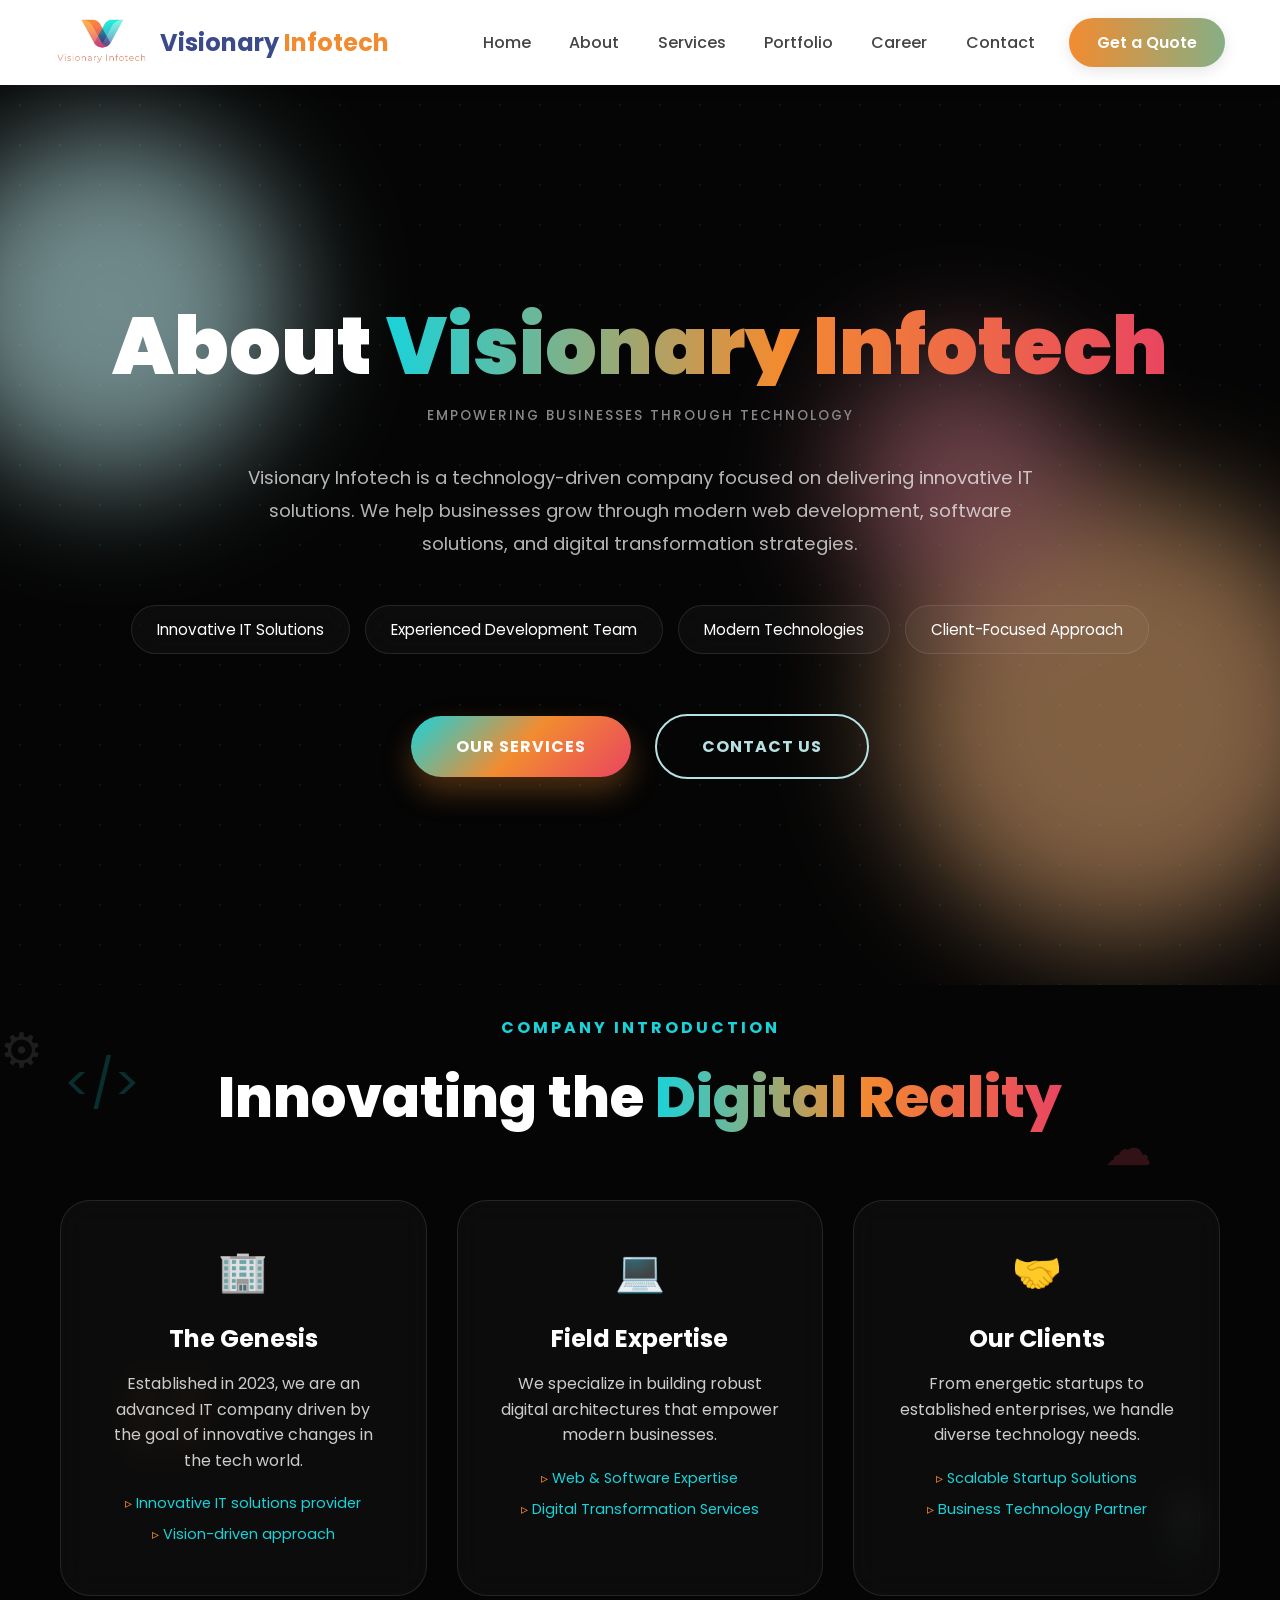
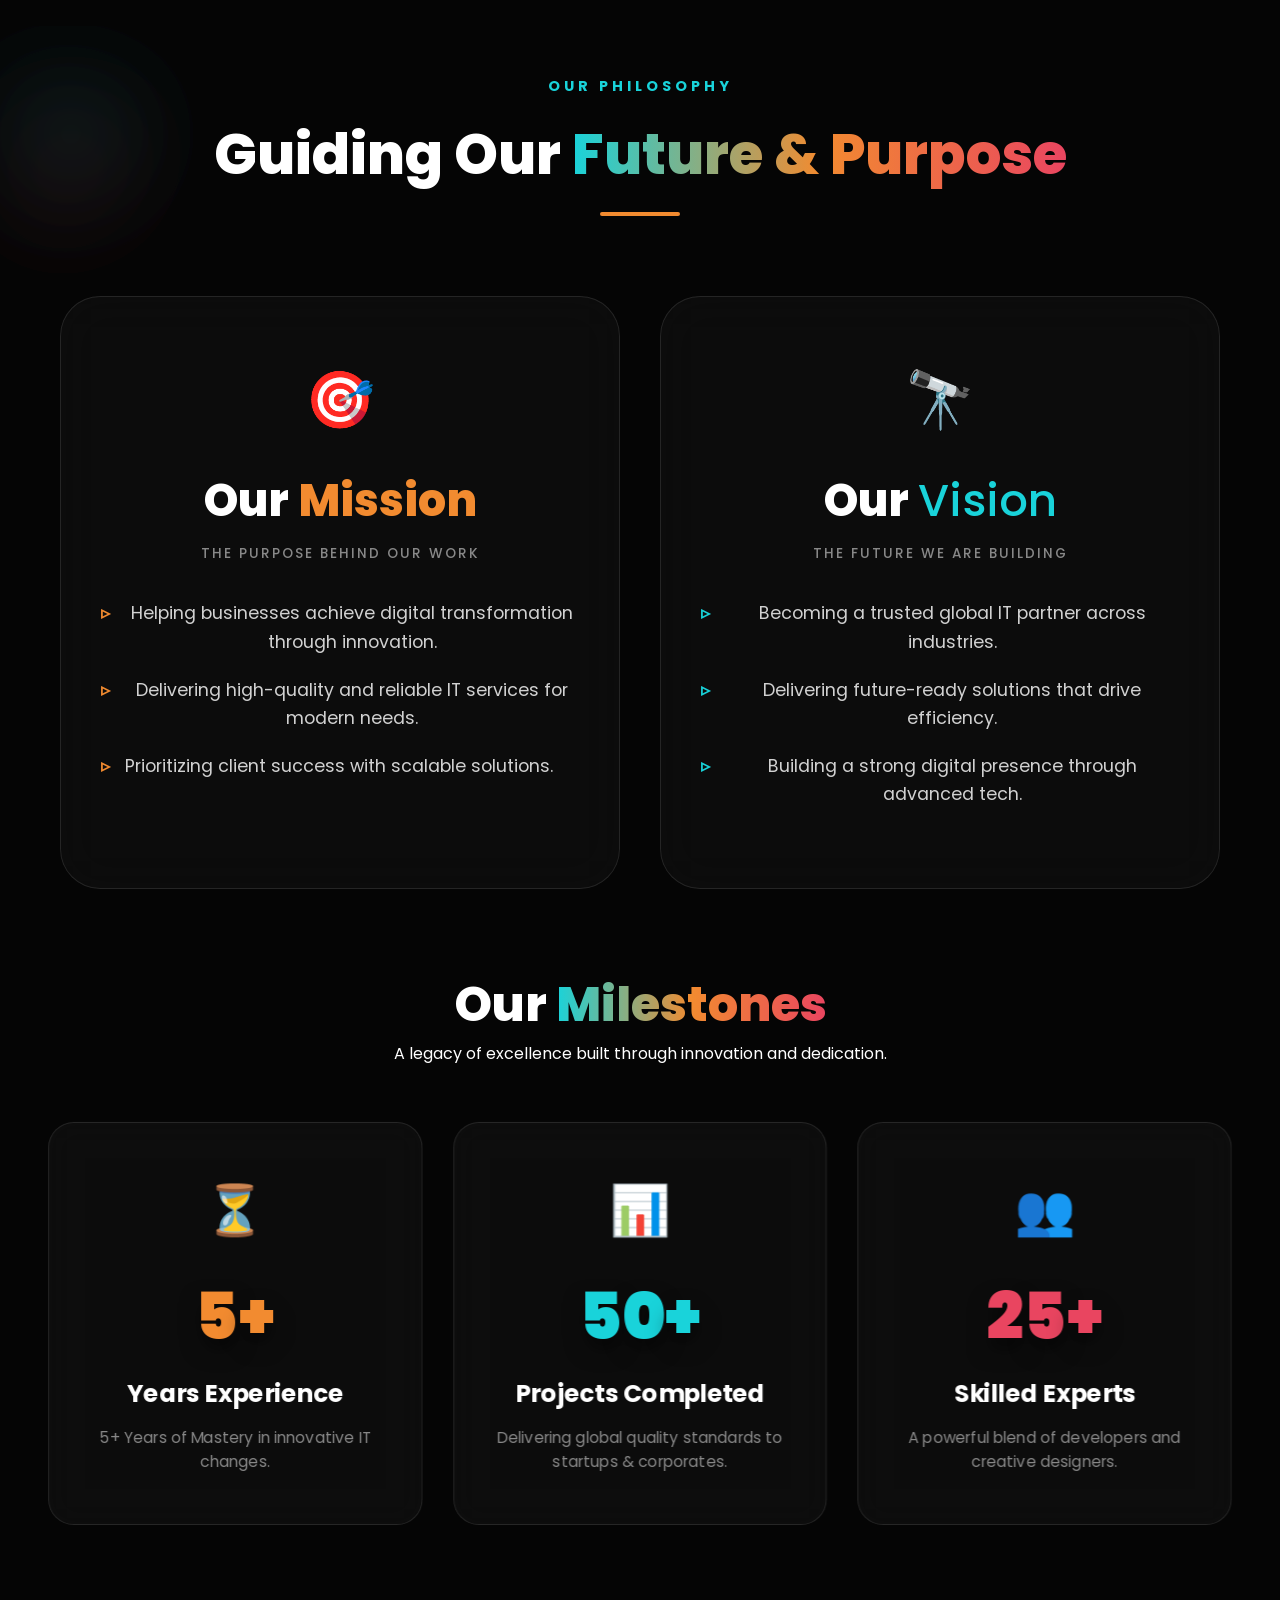
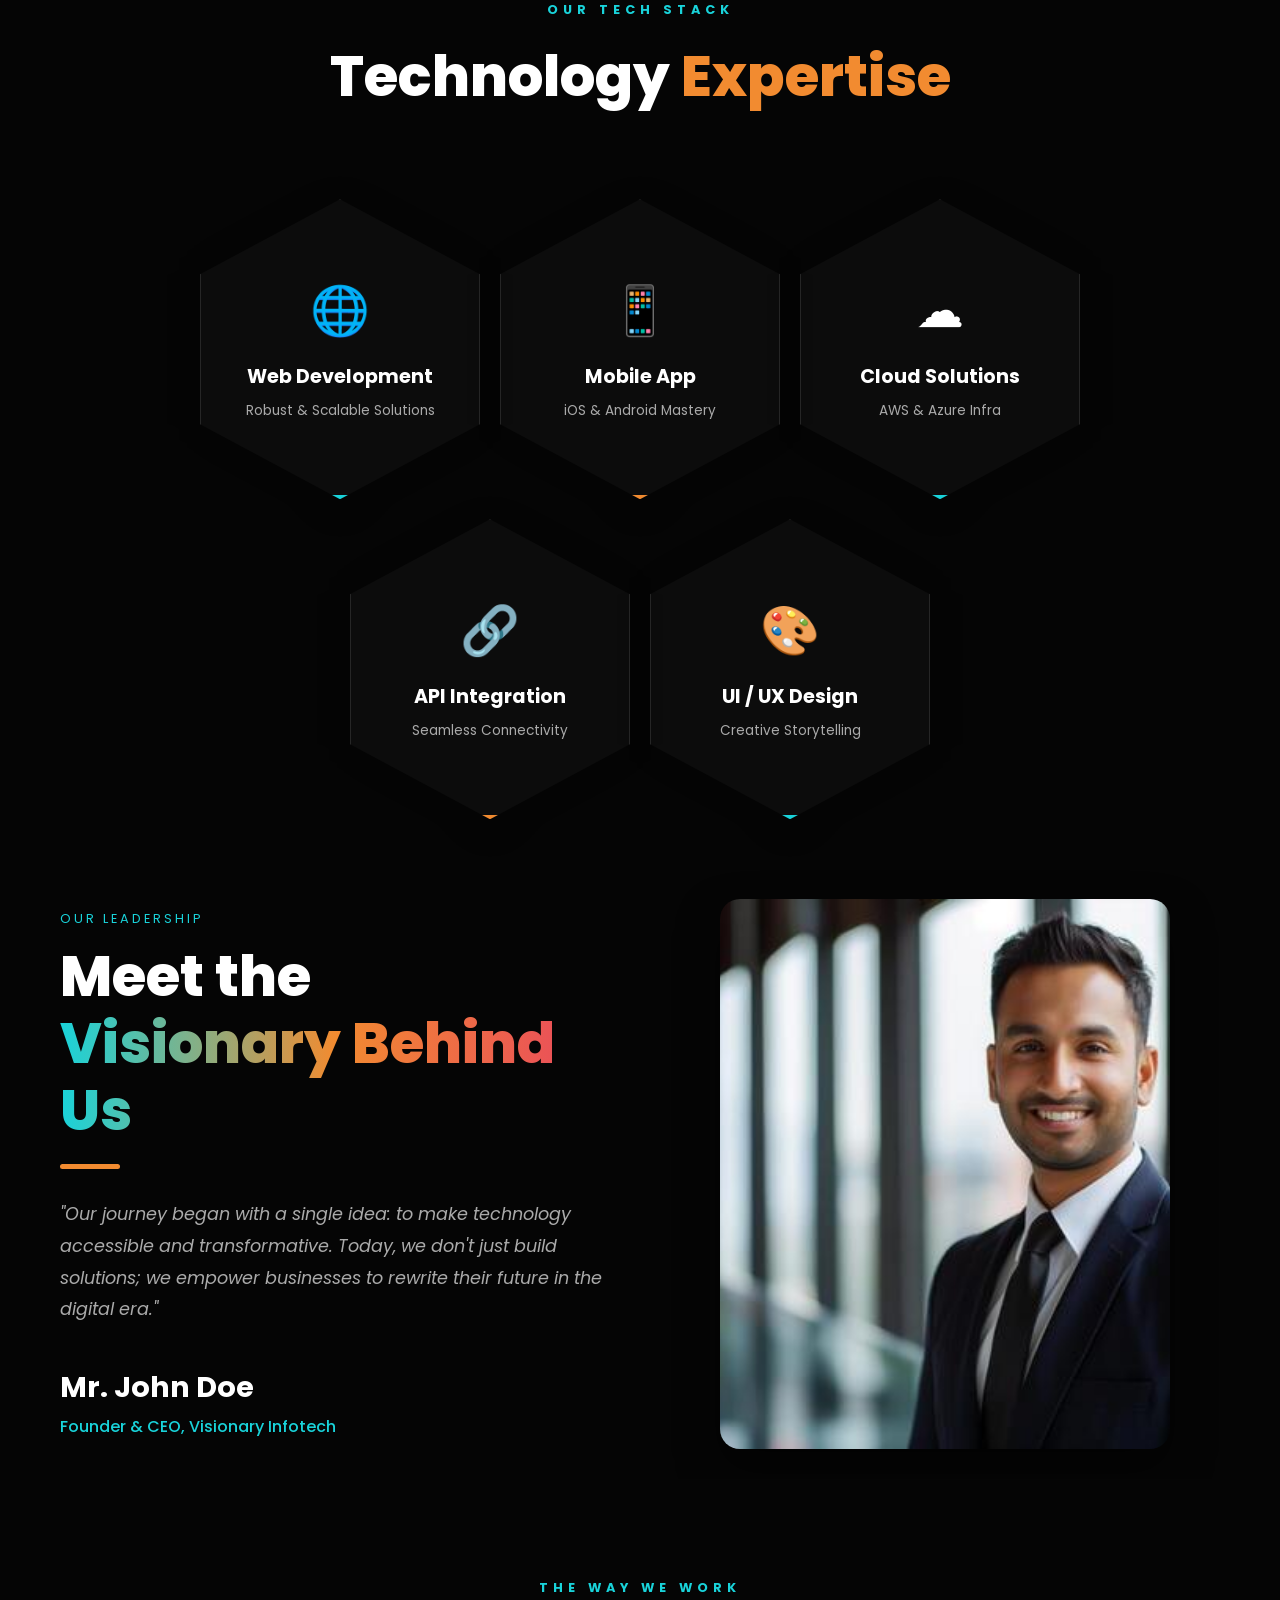
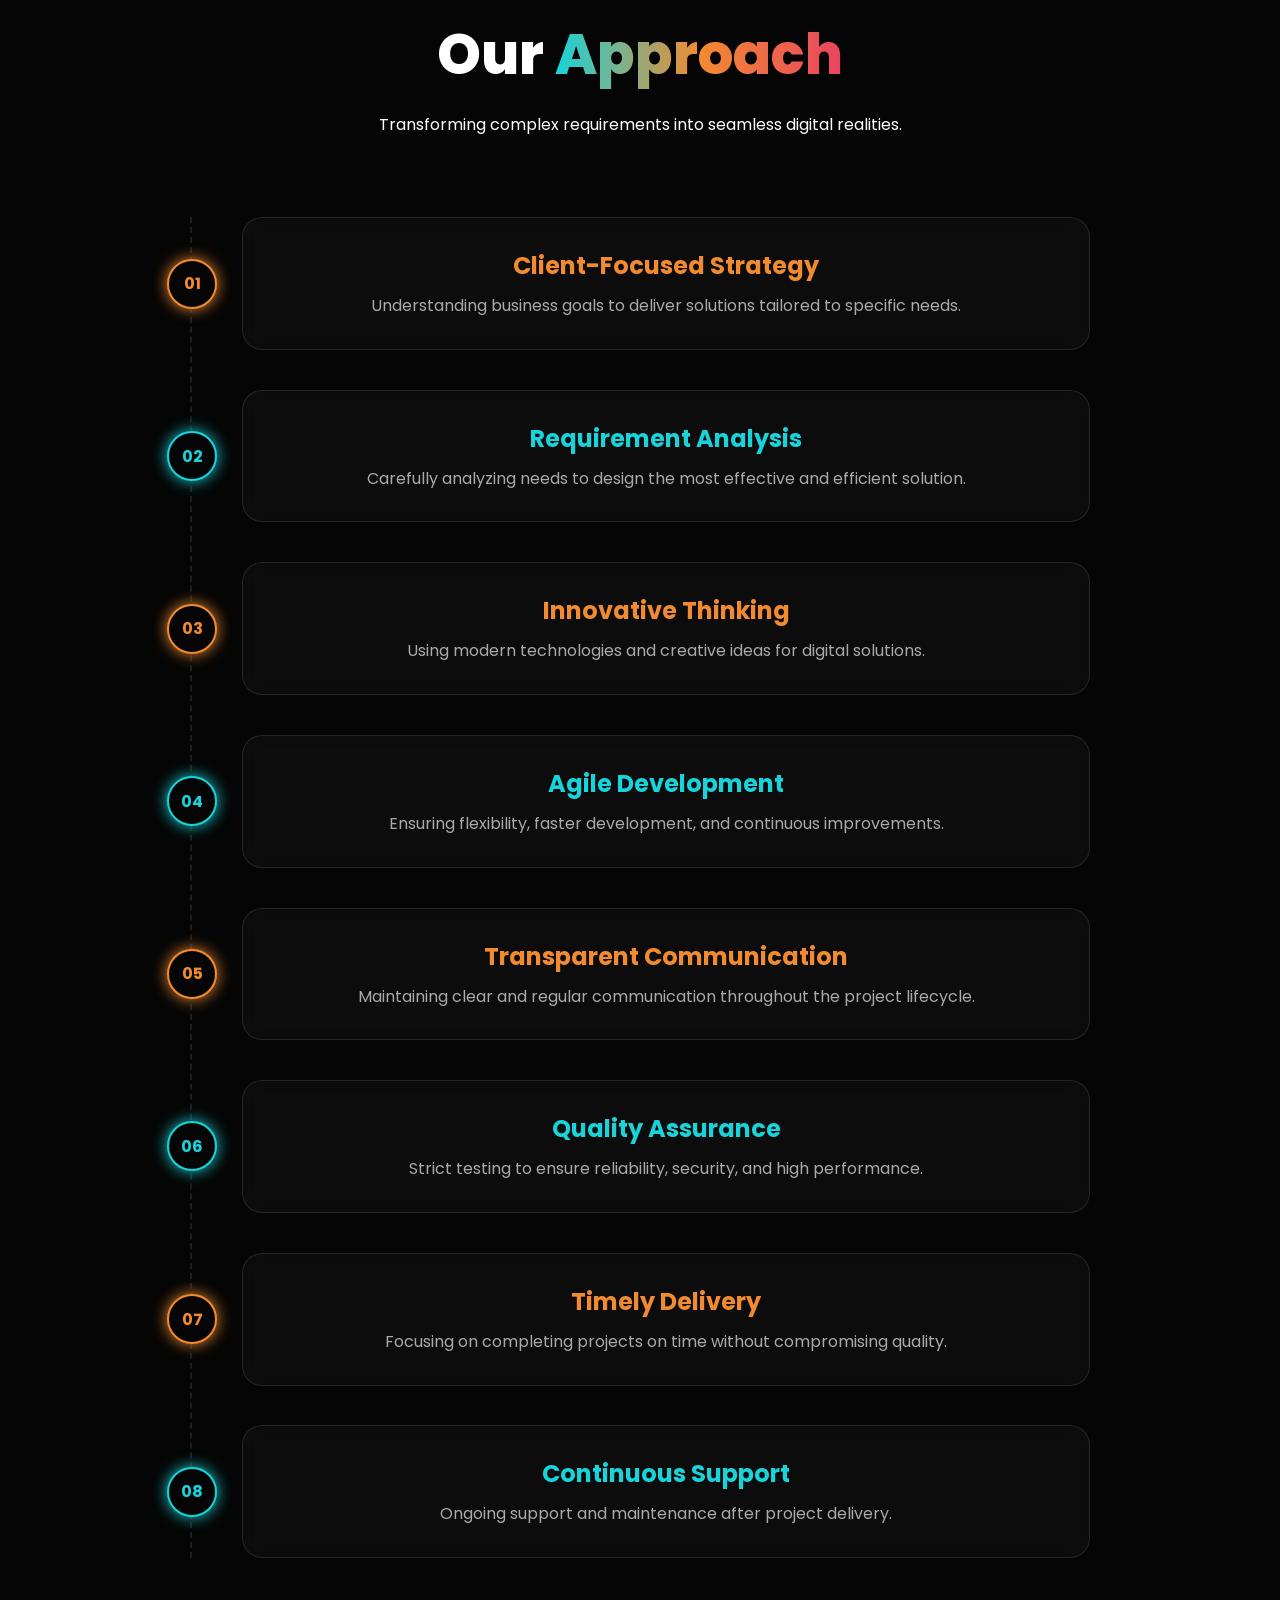
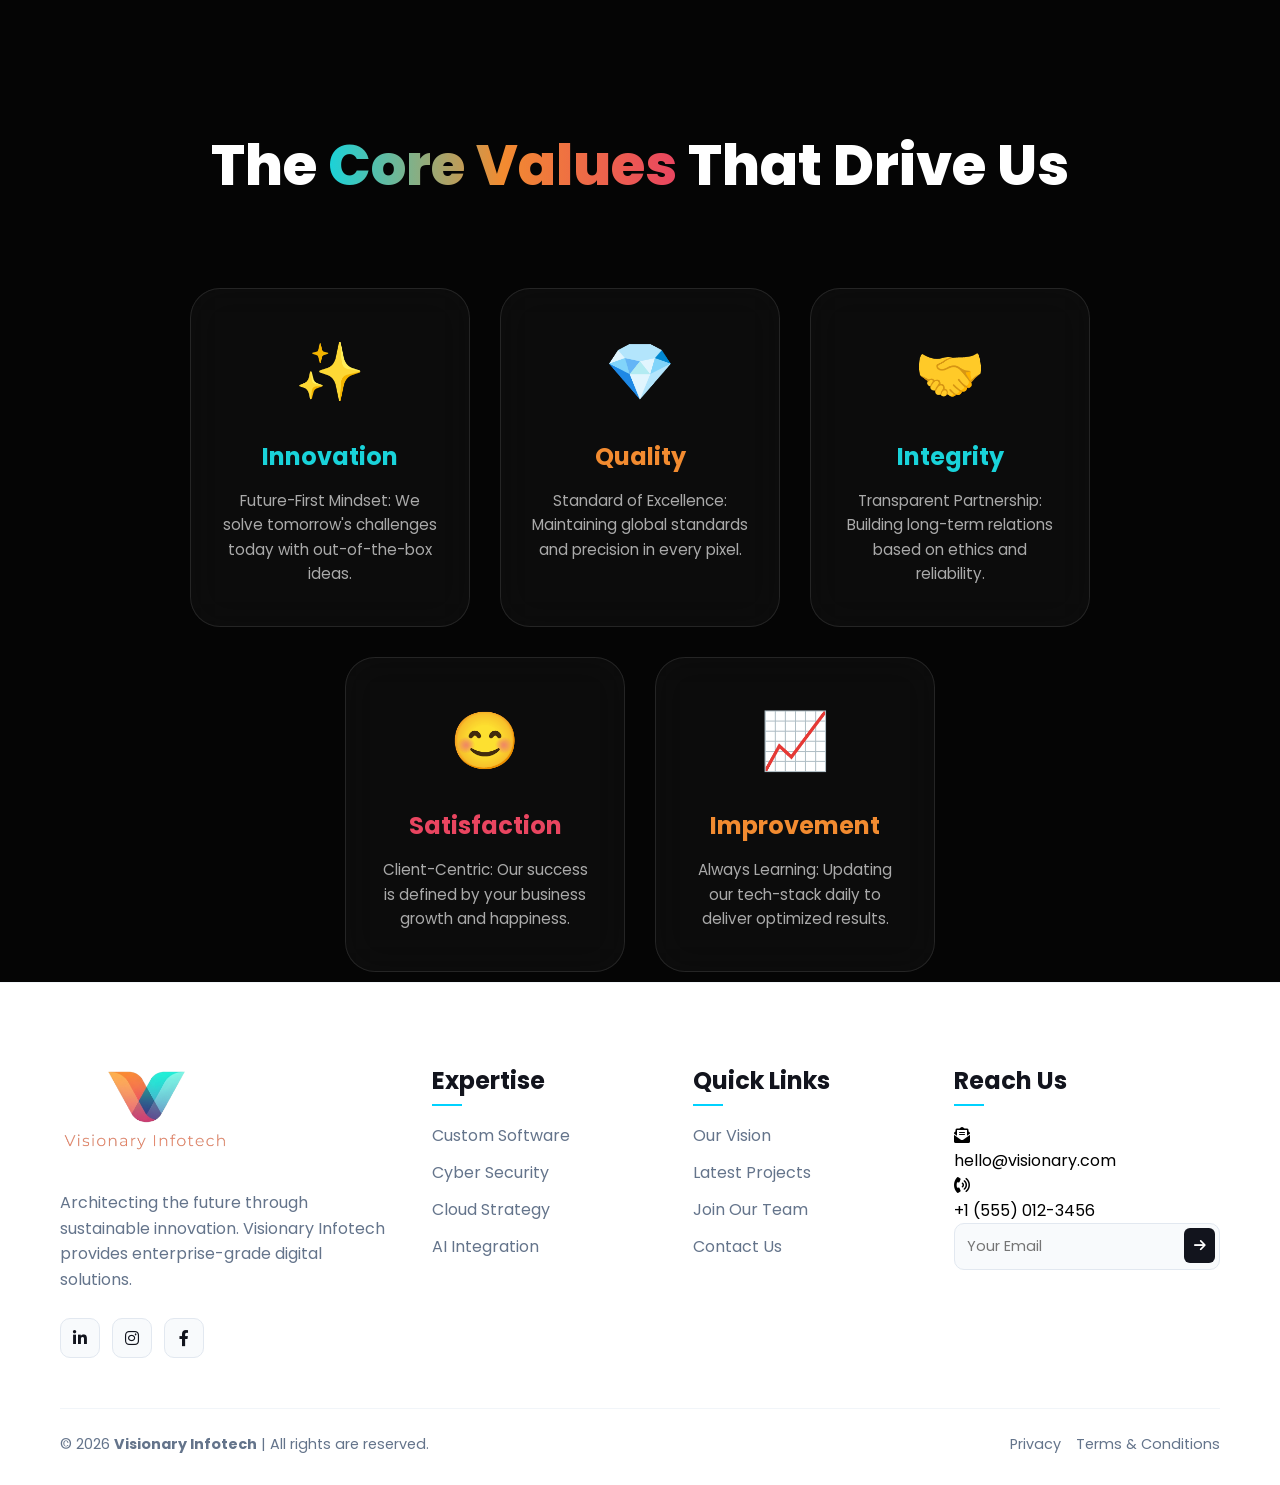
==== commit 0de84fd5: "changes" ====
--- a/about.html
+++ b/about.html
@@ -12,11 +12,11 @@
 
 <body>
 
-<!-- ======================
+    <!-- ======================
 start navbar
 ====================== -->
 
-<nav class="navbar">
+    <nav class="navbar">
         <div class="nav-container">
             <div class="logo">
                 <img src="Images/logo.png" alt="Visionary Infotech Logo">
@@ -30,12 +30,12 @@
             </div>
 
             <ul class="nav-menu">
-                <li class="nav-item"><a href="#home" class="nav-links">Home</a></li>
-                <li class="nav-item"><a href="#about" class="nav-links">About</a></li>
-                <li class="nav-item"><a href="#services" class="nav-links">Services</a></li>
-                <li class="nav-item"><a href="#portfolio" class="nav-links">Portfolio</a></li>
-                <li class="nav-item"><a href="#career" class="nav-links">Career</a></li>
-                <li class="nav-item"><a href="#contact" class="nav-links">Contact</a></li>
+                <li class="nav-item"><a href="index.html" class="nav-links">Home</a></li>
+                <li class="nav-item"><a href="about.html" class="nav-links">About</a></li>
+                <li class="nav-item"><a href="services.html" class="nav-links">Services</a></li>
+                <li class="nav-item"><a href="portfolio.html" class="nav-links">Portfolio</a></li>
+                <li class="nav-item"><a href="career.html" class="nav-links">Career</a></li>
+                <li class="nav-item"><a href="contact.html" class="nav-links">Contact</a></li>
                 <li class="nav-btn">
                     <button class="quote-btn" onclick="location.href='#quote'">Get a Quote</button>
                 </li>
@@ -43,86 +43,533 @@
         </div>
     </nav>
 
-<!-- ======================
+    <!-- ======================
 end navbar
 ====================== -->
 
-
-
+    <!-- ======================
+banner 
+====================== -->
+
+    <section class="hero-parallax">
+        <div class="parallax-bg">
+            <div class="shape sphere-1" data-speed="0.1"></div>
+            <div class="shape sphere-2" data-speed="0.3"></div>
+            <div class="shape sphere-3" data-speed="0.2"></div>
+            <div class="mesh-grid"></div>
+        </div>
+
+        <div class="container">
+            <nav class="breadcrumb" data-speed="0.05">
+            </nav>
+
+            <div class="hero-content">
+                <h1 class="main-heading" data-speed="0.4">
+                    About <span class="gradient-text">Visionary Infotech</span>
+                </h1>
+
+                <p class="tagline" data-speed="0.2">Empowering Businesses Through Technology</p>
+
+                <p class="description" data-speed="0.15">
+                    Visionary Infotech is a technology-driven company focused on delivering innovative IT solutions.
+                    We help businesses grow through modern web development, software solutions, and digital
+                    transformation strategies.
+                </p>
+
+                <div class="highlight-grid" data-speed="0.1">
+                    <div class="point">Innovative IT Solutions</div>
+                    <div class="point">Experienced Development Team</div>
+                    <div class="point">Modern Technologies</div>
+                    <div class="point">Client-Focused Approach</div>
+                </div>
+
+                <div class="cta-wrapper" data-speed="0.08">
+                    <a href="#" class="btn btn-primary">Our Services</a>
+                    <a href="#" class="btn btn-secondary">Contact Us</a>
+                </div>
+            </div>
+        </div>
+    </section>
+
+    <!-- ======================
+end banner 
+======================  -->
+
+    <!-- ======================
+Company Introduction
+====================== -->
+
+    <section class="intro-glass-section">
+        <div class="floating-elements">
+            <div class="tech-icon icon-1" data-speed="2"><span>&lt;/&gt;</span></div>
+            <div class="tech-icon icon-2" data-speed="5"><span>{ }</span></div>
+            <div class="tech-icon icon-3" data-speed="3"><span>☁</span></div>
+            <div class="tech-icon icon-4" data-speed="4"><span>📱</span></div>
+            <div class="tech-icon icon-5" data-speed="6"><span>⚙</span></div>
+        </div>
+
+        <div class="container">
+            <div class="intro-header">
+                <h4 class="mini-title">Company Introduction</h4>
+                <h2 class="main-title">Innovating the <span class="gradient-text">Digital Reality</span></h2>
+            </div>
+
+            <div class="glass-grid">
+                <div class="glass-card teal-glow">
+                    <div class="card-icon">🏢</div>
+                    <h3>The Genesis</h3>
+                    <p>Established in 2023, we are an advanced IT company driven by the goal of innovative changes in
+                        the tech world.</p>
+                    <ul class="points">
+                        <li>Innovative IT solutions provider</li>
+                        <li>Vision-driven approach</li>
+                    </ul>
+                </div>
+
+                <div class="glass-card orange-glow">
+                    <div class="card-icon">💻</div>
+                    <h3>Field Expertise</h3>
+                    <p>We specialize in building robust digital architectures that empower modern businesses.</p>
+                    <ul class="points">
+                        <li>Web & Software Expertise</li>
+                        <li>Digital Transformation Services</li>
+                    </ul>
+                </div>
+
+                <div class="glass-card pink-glow">
+                    <div class="card-icon">🤝</div>
+                    <h3>Our Clients</h3>
+                    <p>From energetic startups to established enterprises, we handle diverse technology needs.</p>
+                    <ul class="points">
+                        <li>Scalable Startup Solutions</li>
+                        <li>Business Technology Partner</li>
+                    </ul>
+                </div>
+            </div>
+        </div>
+    </section>
+
+    <!-- ======================
+Company Introduction
+====================== -->
+
+    <!-- ======================
+mission-vision
+====================== -->
+
+    <section class="mv-section">
+        <div class="mv-particles">
+            <div class="cube"></div>
+            <div class="cube"></div>
+            <div class="cube"></div>
+        </div>
+
+        <div class="container">
+            <div class="mv-header">
+                <h4 class="sub-heading">Our Philosophy</h4>
+                <h2 class="main-title">Guiding Our <span class="gradient-text">Future & Purpose</span></h2>
+                <div class="title-line"></div>
+            </div>
+
+            <div class="mv-grid">
+                <div class="mv-card mission-card">
+                    <div class="card-glow"></div>
+                    <div class="card-content">
+                        <div class="icon-box">🎯</div>
+                        <h2>Our <span class="text-orange">Mission</span></h2>
+                        <p class="tagline">The Purpose Behind Our Work</p>
+                        <ul class="mv-points">
+                            <li><span>▹</span> Helping businesses achieve digital transformation through innovation.
+                            </li>
+                            <li><span>▹</span> Delivering high-quality and reliable IT services for modern needs.</li>
+                            <li><span>▹</span> Prioritizing client success with scalable solutions.</li>
+                        </ul>
+                    </div>
+                </div>
+
+                <div class="mv-card vision-card">
+                    <div class="card-glow"></div>
+                    <div class="card-content">
+                        <div class="icon-box">🔭</div>
+                        <h2>Our <span class="text-teal">Vision</span></h2>
+                        <p class="tagline">The Future We Are Building</p>
+                        <ul class="mv-points">
+                            <li><span>▹</span> Becoming a trusted global IT partner across industries.</li>
+                            <li><span>▹</span> Delivering future-ready solutions that drive efficiency.</li>
+                            <li><span>▹</span> Building a strong digital presence through advanced tech.</li>
+                        </ul>
+                    </div>
+                </div>
+            </div>
+        </div>
+    </section>
+
+    <!-- ======================
+mission-vision
+====================== -->
+
+    <!-- ======================
+Years of Experience
+====================== -->
+
+    <section class="stats-3d-section">
+        <div class="container">
+            <div class="stats-header">
+                <h2 class="reveal-up">Our <span class="gradient-text">Milestones</span></h2>
+                <p>A legacy of excellence built through innovation and dedication.</p>
+            </div>
+
+            <div class="stats-grid">
+                <div class="stat-card" data-tilt>
+                    <div class="card-inner orange-glow">
+                        <div class="stat-icon">⏳</div>
+                        <div class="stat-number"><span class="counter" data-target="5">0</span>+</div>
+                        <h3>Years Experience</h3>
+                        <p>5+ Years of Mastery in innovative IT changes.</p>
+                    </div>
+                </div>
+
+                <div class="stat-card" data-tilt>
+                    <div class="card-inner cyan-glow">
+                        <div class="stat-icon">📊</div>
+                        <div class="stat-number"><span class="counter" data-target="50">0</span>+</div>
+                        <h3>Projects Completed</h3>
+                        <p>Delivering global quality standards to startups & corporates.</p>
+                    </div>
+                </div>
+
+                <div class="stat-card" data-tilt>
+                    <div class="card-inner pink-glow">
+                        <div class="stat-icon">👥</div>
+                        <div class="stat-number"><span class="counter" data-target="25">0</span>+</div>
+                        <h3>Skilled Experts</h3>
+                        <p>A powerful blend of developers and creative designers.</p>
+                    </div>
+                </div>
+            </div>
+        </div>
+    </section>
+
+    <!-- ======================
+Years of Experience
+====================== -->
+
+    <!-- ======================
+Technology Expertise
+====================== -->
+
+    <section class="tech-expertise-section">
+        <div class="container">
+            <div class="expertise-header">
+                <h4 class="mini-label">Our Tech Stack</h4>
+                <h2 class="main-title">Technology <span class="highlight">Expertise</span></h2>
+            </div>
+
+            <div class="hexagon-container">
+
+                <div class="hex-wrapper">
+                    <div class="hexagon glass-teal">
+                        <div class="hex-content">
+                            <div class="hex-icon">🌐</div>
+                            <h3>Web Development</h3>
+                            <p>Robust & Scalable Solutions</p>
+                        </div>
+                    </div>
+                </div>
+
+                <div class="hex-wrapper">
+                    <div class="hexagon glass-orange">
+                        <div class="hex-content">
+                            <div class="hex-icon">📱</div>
+                            <h3>Mobile App</h3>
+                            <p>iOS & Android Mastery</p>
+                        </div>
+                    </div>
+                </div>
+
+                <div class="hex-wrapper">
+                    <div class="hexagon glass-teal">
+                        <div class="hex-content">
+                            <div class="hex-icon">☁</div>
+                            <h3>Cloud Solutions</h3>
+                            <p>AWS & Azure Infra</p>
+                        </div>
+                    </div>
+                </div>
+
+                <div class="hex-wrapper">
+                    <div class="hexagon glass-orange">
+                        <div class="hex-content">
+                            <div class="hex-icon">🔗</div>
+                            <h3>API Integration</h3>
+                            <p>Seamless Connectivity</p>
+                        </div>
+                    </div>
+                </div>
+
+                <div class="hex-wrapper">
+                    <div class="hexagon glass-teal">
+                        <div class="hex-content">
+                            <div class="hex-icon">🎨</div>
+                            <h3>UI / UX Design</h3>
+                            <p>Creative Storytelling</p>
+                        </div>
+                    </div>
+                </div>
+
+            </div>
+        </div>
+    </section>
+
+    <!-- ======================
+Technology Expertise
+====================== -->
+
+    <!-- ======================
+founder
+====================== -->
+
+    <section class="founder-section">
+        <div class="container">
+            <div class="founder-flex-wrapper">
+
+                <div class="founder-info-side reveal-left">
+                    <nav class="founder-breadcrumb">Our Leadership</nav>
+                    <h2 class="founder-main-title">Meet the <br><span class="gradient-text">Visionary Behind Us</span>
+                    </h2>
+                    <div class="title-divider"></div>
+
+                    <p class="founder-desc">"Our journey began with a single idea: to make technology accessible and
+                        transformative. Today, we don't just build solutions; we empower businesses to rewrite their
+                        future in the digital era."</p>
+
+                    <div class="founder-signature">
+                        <h3>Mr. John Doe</h3>
+                        <p class="position text-teal">Founder & CEO, Visionary Infotech</p>
+                    </div>
+                </div>
+
+                <div class="founder-photo-side reveal-right">
+                    <div class="photo-wrapper">
+                        <img src="Images/founder.jpg" alt="Founder & CEO" class="founder-image">
+                    </div>
+                </div>
+
+            </div>
+        </div>
+    </section>
+
+    <!-- ======================
+founder
+====================== -->
+
+<!-- =======================
+Our Approach
+======================= -->
+
+<section class="approach-section">
+    <div class="container">
+        <div class="approach-header">
+            <h4 class="mini-label">The Way We Work</h4>
+            <h2 class="main-title">Our <span class="gradient-text">Approach</span></h2>
+            <p>Transforming complex requirements into seamless digital realities.</p>
+        </div>
+
+        <div class="approach-timeline">
+            <div class="approach-block reveal-block" style="--accent: #f28b30;">
+                <div class="step-number">01</div>
+                <div class="block-content">
+                    <h3>Client-Focused Strategy</h3>
+                    <p>Understanding business goals to deliver solutions tailored to specific needs.</p>
+                </div>
+            </div>
+
+            <div class="approach-block reveal-block" style="--accent: #19d3da;">
+                <div class="step-number">02</div>
+                <div class="block-content">
+                    <h3>Requirement Analysis</h3>
+                    <p>Carefully analyzing needs to design the most effective and efficient solution.</p>
+                </div>
+            </div>
+
+            <div class="approach-block reveal-block" style="--accent: #f28b30;">
+                <div class="step-number">03</div>
+                <div class="block-content">
+                    <h3>Innovative Thinking</h3>
+                    <p>Using modern technologies and creative ideas for digital solutions.</p>
+                </div>
+            </div>
+
+            <div class="approach-block reveal-block" style="--accent: #19d3da;">
+                <div class="step-number">04</div>
+                <div class="block-content">
+                    <h3>Agile Development</h3>
+                    <p>Ensuring flexibility, faster development, and continuous improvements.</p>
+                </div>
+            </div>
+
+            <div class="approach-block reveal-block" style="--accent: #f28b30;">
+                <div class="step-number">05</div>
+                <div class="block-content">
+                    <h3>Transparent Communication</h3>
+                    <p>Maintaining clear and regular communication throughout the project lifecycle.</p>
+                </div>
+            </div>
+
+            <div class="approach-block reveal-block" style="--accent: #19d3da;">
+                <div class="step-number">06</div>
+                <div class="block-content">
+                    <h3>Quality Assurance</h3>
+                    <p>Strict testing to ensure reliability, security, and high performance.</p>
+                </div>
+            </div>
+
+            <div class="approach-block reveal-block" style="--accent: #f28b30;">
+                <div class="step-number">07</div>
+                <div class="block-content">
+                    <h3>Timely Delivery</h3>
+                    <p>Focusing on completing projects on time without compromising quality.</p>
+                </div>
+            </div>
+
+            <div class="approach-block reveal-block" style="--accent: #19d3da;">
+                <div class="step-number">08</div>
+                <div class="block-content">
+                    <h3>Continuous Support</h3>
+                    <p>Ongoing support and maintenance after project delivery.</p>
+                </div>
+            </div>
+        </div>
+    </div>
+</section>
+
+<!-- ========================
+Our Approach
+======================== -->
+
+<!-- ========================
+Core Values
+======================== -->
+
+<section class="core-values-section">
+    <div class="container">
+        <div class="values-header">
+            <h2 class="main-title">The <span class="gradient-text">Core Values</span> That Drive Us</h2>
+        </div>
+
+        <div class="values-grid">
+            <div class="value-card reveal-up" style="--accent: #19d3da;">
+                <div class="value-icon">✨</div>
+                <h3>Innovation</h3>
+                <p>Future-First Mindset: We solve tomorrow's challenges today with out-of-the-box ideas.</p>
+            </div>
+
+            <div class="value-card reveal-up" style="--accent: #f28b30;">
+                <div class="value-icon">💎</div>
+                <h3>Quality</h3>
+                <p>Standard of Excellence: Maintaining global standards and precision in every pixel.</p>
+            </div>
+
+            <div class="value-card reveal-up" style="--accent: #19d3da;">
+                <div class="value-icon">🤝</div>
+                <h3>Integrity</h3>
+                <p>Transparent Partnership: Building long-term relations based on ethics and reliability.</p>
+            </div>
+
+            <div class="value-card reveal-up" style="--accent: #e94560;">
+                <div class="value-icon">😊</div>
+                <h3>Satisfaction</h3>
+                <p>Client-Centric: Our success is defined by your business growth and happiness.</p>
+            </div>
+
+            <div class="value-card reveal-up" style="--accent: #f28b30;">
+                <div class="value-icon">📈</div>
+                <h3>Improvement</h3>
+                <p>Always Learning: Updating our tech-stack daily to deliver optimized results.</p>
+            </div>
+        </div>
+    </div>
+</section>
+
+<!-- ========================
+Core Values
+======================== -->
 
 <!-- ================
  FOOTER
- ==================== -->
-<footer class="mega-footer">
-    <div class="footer-container">
-        <div class="footer-main-grid">
-            
-            <div class="footer-col animate-box">
-                <div class="brand-wrapper">
-                    <img src="Images/logo.png" alt="Visionary Infotech" class="footer-logo">
-                    <p class="brand-statement">
-                        Architecting the future through sustainable innovation. Visionary Infotech provides enterprise-grade digital solutions.
-                    </p>
-                    <div class="social-symbol-row">
-                        <a href="#" class="symbol-link" style="--hover-bg: #0077b5;" title="LinkedIn"><i class="fa-brands fa-linkedin-in"></i></a>
-                        <a href="#" class="symbol-link" style="--hover-bg: #E1306C;" title="Instagram"><i class="fa-brands fa-instagram"></i></a>
-                        <a href="#" class="symbol-link" style="--hover-bg: #1877f2;" title="Facebook"><i class="fa-brands fa-facebook-f"></i></a>
-                    </div>
-                </div>
-            </div>
-
-            <div class="footer-col animate-box">
-                <h4 class="footer-h">Expertise</h4>
-                <ul class="footer-nav">
-                    <li><a href="#">Custom Software</a></li>
-                    <li><a href="#">Cyber Security</a></li>
-                    <li><a href="#">Cloud Strategy</a></li>
-                    <li><a href="#">AI Integration</a></li>
-                </ul>
-            </div>
-
-            <div class="footer-col animate-box">
-                <h4 class="footer-h">Quick Links</h4>
-                <ul class="footer-nav">
-                    <li><a href="#">Our Vision</a></li>
-                    <li><a href="#">Latest Projects</a></li>
-                    <li><a href="#">Join Our Team</a></li>
-                    <li><a href="#">Contact Us</a></li>
-                </ul>
-            </div>
-
-            <div class="footer-col animate-box">
-                <h4 class="footer-h">Reach Us</h4>
-                <div class="contact-mini-list">
-                    <div class="c-item">
-                        <i class="fa-solid fa-envelope-open-text"></i>
-                        <p>hello@visionary.com</p>
-                    </div>
-                    <div class="c-item">
-                        <i class="fa-solid fa-phone-volume"></i>
-                        <p>+1 (555) 012-3456</p>
-                    </div>
-                </div>
-                <form class="glass-form">
-                    <input type="email" placeholder="Your Email" required>
-                    <button type="submit"><i class="fa-solid fa-arrow-right"></i></button>
-                </form>
-            </div>
-
-        </div>
-
-        <div class="footer-bottom-bar">
-            <p>&copy; <span id="current-year"></span> <strong>Visionary Infotech</strong> | All rights are reserved.</p>
-            <div class="b-right">
-                <a href="#">Privacy</a>
-                <a href="#">Terms & Conditions </a>
-            </div>
-        </div>
-    </div>
-</footer>
-
-
-
+==================== -->
+    <footer class="mega-footer">
+        <div class="footer-container">
+            <div class="footer-main-grid">
+
+                <div class="footer-col animate-box">
+                    <div class="brand-wrapper">
+                        <img src="Images/logo.png" alt="Visionary Infotech" class="footer-logo">
+                        <p class="brand-statement">
+                            Architecting the future through sustainable innovation. Visionary Infotech provides
+                            enterprise-grade digital solutions.
+                        </p>
+                        <div class="social-symbol-row">
+                            <a href="#" class="symbol-link" style="--hover-bg: #0077b5;" title="LinkedIn"><i
+                                    class="fa-brands fa-linkedin-in"></i></a>
+                            <a href="#" class="symbol-link" style="--hover-bg: #E1306C;" title="Instagram"><i
+                                    class="fa-brands fa-instagram"></i></a>
+                            <a href="#" class="symbol-link" style="--hover-bg: #1877f2;" title="Facebook"><i
+                                    class="fa-brands fa-facebook-f"></i></a>
+                        </div>
+                    </div>
+                </div>
+
+                <div class="footer-col animate-box">
+                    <h4 class="footer-h">Expertise</h4>
+                    <ul class="footer-nav">
+                        <li><a href="#">Custom Software</a></li>
+                        <li><a href="#">Cyber Security</a></li>
+                        <li><a href="#">Cloud Strategy</a></li>
+                        <li><a href="#">AI Integration</a></li>
+                    </ul>
+                </div>
+
+                <div class="footer-col animate-box">
+                    <h4 class="footer-h">Quick Links</h4>
+                    <ul class="footer-nav">
+                        <li><a href="#">Our Vision</a></li>
+                        <li><a href="#">Latest Projects</a></li>
+                        <li><a href="#">Join Our Team</a></li>
+                        <li><a href="#">Contact Us</a></li>
+                    </ul>
+                </div>
+
+                <div class="footer-col animate-box">
+                    <h4 class="footer-h">Reach Us</h4>
+                    <div class="contact-mini-list">
+                        <div class="c-item">
+                            <i class="fa-solid fa-envelope-open-text"></i>
+                            <p>hello@visionary.com</p>
+                        </div>
+                        <div class="c-item">
+                            <i class="fa-solid fa-phone-volume"></i>
+                            <p>+1 (555) 012-3456</p>
+                        </div>
+                    </div>
+                    <form class="glass-form">
+                        <input type="email" placeholder="Your Email" required>
+                        <button type="submit"><i class="fa-solid fa-arrow-right"></i></button>
+                    </form>
+                </div>
+
+            </div>
+
+            <div class="footer-bottom-bar">
+                <p>&copy; <span id="current-year"></span> <strong>Visionary Infotech</strong> | All rights are reserved.
+                </p>
+                <div class="b-right">
+                    <a href="#">Privacy</a>
+                    <a href="#">Terms & Conditions </a>
+                </div>
+            </div>
+        </div>
+    </footer>
 
     <script src="about.js"></script>
 </body>
--- a/about.css
+++ b/about.css
@@ -178,7 +178,909 @@
 end navbar
 ====================== */
 
-
+/* ======================
+banner 
+======================  */
+
+:root {
+    /* लोगोमधील कलर्सनुसार अपडेट केलेले ग्रेडियंट्स */
+    --logo-teal: #b7e2e4;
+    --logo-orange: #d49d6c;
+    --logo-pink: #aa6671;
+    --primary-gradient: linear-gradient(135deg, #19d3da 0%, #f28b30 50%, #e94560 100%);
+    
+    --bg-dark: #050505;
+    --text-white: #ffffff;
+    --glass-bg: rgba(255, 255, 255, 0.05);
+}
+
+.hero-parallax {
+    position: relative;
+    height: 100vh;
+    width: 100%;
+    background-color: var(--bg-dark);
+    display: flex;
+    align-items: center;
+    justify-content: center;
+    overflow: hidden;
+    color: var(--text-white);
+    font-family: 'Poppins', sans-serif;
+}
+
+.container {
+    max-width: 1200px;
+    margin: 0 auto;
+    padding: 0 20px;
+    z-index: 10;
+    text-align: center;
+}
+
+/* 3D Shapes - लोगोच्या कलरमध्ये बदलले */
+.parallax-bg .shape {
+    position: absolute;
+    border-radius: 50%;
+    filter: blur(60px); /* सॉफ्ट ३डी लुकसाठी ब्लर वाढवला */
+    z-index: 1;
+    opacity: 0.6;
+}
+
+.sphere-1 { width: 350px; height: 350px; background: var(--logo-teal); top: 5%; left: -5%; }
+.sphere-2 { width: 450px; height: 450px; background: var(--logo-orange); bottom: 5%; right: -5%; }
+.sphere-3 { width: 250px; height: 250px; background: var(--logo-pink); top: 30%; right: 15%; }
+
+.mesh-grid {
+    position: absolute;
+    inset: 0;
+    background-image: radial-gradient(rgba(25, 211, 218, 0.1) 1px, transparent 1px);
+    background-size: 40px 40px;
+    z-index: 0;
+}
+
+/* Typography */
+.breadcrumb { font-size: 0.85rem; color: #777; margin-bottom: 25px; letter-spacing: 2px; }
+.breadcrumb a { color: var(--logo-teal); text-decoration: none; font-weight: 500; }
+
+.main-heading { font-size: 5rem; font-weight: 900; line-height: 1; margin-bottom: 20px; color: #fff; }
+.gradient-text { 
+    background: var(--primary-gradient); 
+    -webkit-background-clip: text; 
+    -webkit-text-fill-color: transparent;
+    display: inline-block;
+}
+
+.tagline { font-size: 1.6rem; font-weight: 500; color: #f28b30; margin-bottom: 25px; }
+.description { font-size: 1.15rem; color: rgba(255,255,255,0.7); max-width: 800px; margin: 0 auto 45px; line-height: 1.8; }
+
+/* Highlights Grid */
+.highlight-grid { display: flex; justify-content: center; gap: 15px; margin-bottom: 50px; flex-wrap: wrap; }
+.point {
+    background: var(--glass-bg);
+    padding: 12px 25px;
+    border-radius: 50px;
+    border: 1px solid rgba(255,255,255,0.1);
+    font-size: 0.95rem;
+    backdrop-filter: blur(15px);
+    transition: 0.3s;
+}
+.point:hover { border-color: var(--logo-teal); transform: scale(1.05); }
+
+/* Buttons */
+.btn {
+    padding: 18px 45px;
+    border-radius: 50px;
+    text-decoration: none;
+    font-weight: 700;
+    transition: 0.5s cubic-bezier(0.175, 0.885, 0.32, 1.275);
+    margin: 10px;
+    display: inline-block;
+    text-transform: uppercase;
+    letter-spacing: 1px;
+}
+
+.btn-primary { 
+    background: var(--primary-gradient); 
+    color: white; 
+    box-shadow: 0 15px 30px rgba(242, 139, 48, 0.3); 
+    border: none;
+}
+.btn-secondary { 
+    border: 2px solid var(--logo-teal); 
+    color: var(--logo-teal); 
+}
+.btn:hover { transform: translateY(-5px); box-shadow: 0 20px 40px rgba(25, 211, 218, 0.2); }
+
+/* Responsive */
+@media (max-width: 768px) {
+    .main-heading { font-size: 2.8rem; }
+    .tagline { font-size: 1.3rem; }
+    .hero-parallax { height: auto; padding: 100px 0; }
+}
+
+/* ======================
+end banner 
+====================== */
+
+/* ======================
+Company Introduction
+====================== */
+
+:root {
+    --teal: #19d3da;
+    --orange: #f28b30;
+    --pink: #e94560;
+    --bg-dark: #050505;
+}
+
+.intro-glass-section {
+    position: relative;
+    background-color: var(--bg-dark);
+    padding: 30px 0;
+    overflow: hidden;
+    font-family: 'Inter', sans-serif;
+    color: white;
+}
+
+.container {
+    max-width: 1200px;
+    margin: 0 auto;
+    padding: 0 20px;
+    position: relative;
+    z-index: 2;
+}
+
+/* Floating 3D Icons */
+.tech-icon {
+    position: absolute;
+    color: rgba(255, 255, 255, 0.1);
+    font-size: 3rem;
+    pointer-events: none;
+    animation: floatAnim 10s infinite ease-in-out;
+}
+
+.icon-1 { top: 10%; left: 5%; color: var(--teal); opacity: 0.2; }
+.icon-2 { top: 60%; left: 10%; color: var(--orange); opacity: 0.2; font-size: 4rem; }
+.icon-3 { top: 20%; right: 10%; color: var(--pink); opacity: 0.2; }
+.icon-4 { bottom: 10%; right: 5%; color: var(--teal); opacity: 0.2; }
+
+@keyframes floatAnim {
+    0%, 100% { transform: translateY(0) rotate(0deg); }
+    50% { transform: translateY(-30px) rotate(10deg); }
+}
+
+/* Titles */
+.intro-header { text-align: center; margin-bottom: 60px; }
+.mini-title { color: var(--teal); text-transform: uppercase; letter-spacing: 3px; margin-bottom: 10px; }
+.main-title { font-size: 3.5rem; font-weight: 800; }
+.gradient-text { background: linear-gradient(90deg, var(--teal), var(--orange)); -webkit-background-clip: text; -webkit-text-fill-color: transparent; }
+
+/* Glass Cards */
+.glass-grid {
+    display: grid;
+    grid-template-columns: repeat(3, 1fr);
+    gap: 30px;
+}
+
+.glass-card {
+    background: rgba(255, 255, 255, 0.03);
+    backdrop-filter: blur(15px);
+    border: 1px solid rgba(255, 255, 255, 0.1);
+    padding: 40px;
+    border-radius: 30px;
+    transition: all 0.4s ease;
+    position: relative;
+}
+
+.glass-card:hover {
+    transform: translateY(-15px) rotateX(5deg);
+    border-color: rgba(255, 255, 255, 0.3);
+}
+
+/* Neon Glow Effects */
+.teal-glow:hover { box-shadow: 0 20px 40px rgba(25, 211, 218, 0.15); border-bottom: 4px solid var(--teal); }
+.orange-glow:hover { box-shadow: 0 20px 40px rgba(242, 139, 48, 0.15); border-bottom: 4px solid var(--orange); }
+.pink-glow:hover { box-shadow: 0 20px 40px rgba(233, 69, 96, 0.15); border-bottom: 4px solid var(--pink); }
+
+.card-icon { font-size: 2.5rem; margin-bottom: 20px; }
+.glass-card h3 { font-size: 1.5rem; margin-bottom: 15px; color: #fff; }
+.glass-card p { color: #ccc; line-height: 1.6; margin-bottom: 20px; }
+
+.points { list-style: none; padding: 0; }
+.points li { margin-bottom: 10px; font-size: 0.9rem; color: var(--teal); }
+.points li::before { content: "▹ "; color: var(--orange); }
+
+/* Responsive */
+@media (max-width: 992px) {
+    .glass-grid { grid-template-columns: 1fr; }
+    .main-title { font-size: 2.5rem; }
+}
+
+/* =======================
+Company Introduction
+======================= */
+
+/* =======================
+mission-vision
+======================= */
+
+:root {
+    --mv-bg: #050505;
+    --mv-teal: #19d3da;
+    --mv-orange: #f28b30;
+    --mv-pink: #e94560;
+    --glass-bg: rgba(255, 255, 255, 0.03);
+    --glass-border: rgba(255, 255, 255, 0.1);
+}
+
+.mv-section {
+    background-color: var(--mv-bg);
+    padding: 50px 0;
+    position: relative;
+    overflow: hidden;
+    font-family: 'Inter', sans-serif;
+    color: white;
+}
+
+.container {
+    max-width: 1200px;
+    margin: 0 auto;
+    padding: 0 20px;
+    position: relative;
+    z-index: 5;
+}
+
+/* --- Heading Styling --- */
+.mv-header {
+    text-align: center;
+    margin-bottom: 80px;
+}
+
+.sub-heading {
+    color: var(--mv-teal);
+    text-transform: uppercase;
+    letter-spacing: 4px;
+    font-size: 0.9rem;
+    margin-bottom: 15px;
+}
+
+.main-title {
+    font-size: 3.5rem;
+    font-weight: 800;
+    margin-bottom: 20px;
+}
+
+.gradient-text {
+    background: linear-gradient(90deg, var(--mv-teal), var(--mv-orange), var(--mv-pink));
+    -webkit-background-clip: text;
+    -webkit-text-fill-color: transparent;
+}
+
+.title-line {
+    width: 80px;
+    height: 4px;
+    background: var(--mv-orange);
+    margin: 0 auto;
+    border-radius: 10px;
+}
+
+/* --- Cards Styling --- */
+.mv-grid {
+    display: grid;
+    grid-template-columns: 1fr 1fr;
+    gap: 40px;
+    perspective: 2000px;
+}
+
+.mv-card {
+    position: relative;
+    background: var(--glass-bg);
+    backdrop-filter: blur(25px);
+    border: 1px solid var(--glass-border);
+    border-radius: 40px;
+    padding: 60px 40px;
+    transition: all 0.5s cubic-bezier(0.23, 1, 0.32, 1);
+    transform-style: preserve-3d;
+}
+
+.mv-card:hover {
+    transform: translateY(-10px) rotateX(5deg);
+    border-color: rgba(255,255,255,0.2);
+}
+
+.mission-card:hover { box-shadow: 0 25px 50px rgba(242, 139, 48, 0.15); }
+.vision-card:hover { box-shadow: 0 25px 50px rgba(25, 211, 218, 0.15); }
+
+.icon-box { font-size: 3.5rem; margin-bottom: 25px; }
+.mv-card h2 { font-size: 2.8rem; margin-bottom: 10px; font-weight: 800; }
+.text-orange { color: var(--mv-orange); }
+.text-teal { color: var(--mv-teal); }
+
+.tagline {
+    font-size: 0.85rem;
+    text-transform: uppercase;
+    letter-spacing: 2px;
+    color: #888;
+    margin-bottom: 35px;
+}
+
+.mv-points { list-style: none; padding: 0; }
+.mv-points li {
+    margin-bottom: 20px;
+    font-size: 1.1rem;
+    line-height: 1.6;
+    color: #d1d1d1;
+    display: flex;
+    align-items: flex-start;
+    gap: 15px;
+}
+
+.mv-points li span { color: var(--mv-orange); font-weight: bold; }
+.vision-card .mv-points li span { color: var(--mv-teal); }
+
+/* --- Particles Animation --- */
+.mv-particles .cube {
+    position: absolute;
+    width: 150px;
+    height: 150px;
+    background: linear-gradient(var(--mv-teal), var(--mv-pink));
+    opacity: 0.05;
+    filter: blur(50px);
+    border-radius: 30% 70% 70% 30% / 30% 30% 70% 70%;
+    animation: blobify 20s infinite alternate;
+}
+
+@keyframes blobify {
+    0% { transform: translate(0, 0) scale(1); border-radius: 30% 70% 70% 30%; }
+    100% { transform: translate(100px, 50px) scale(1.2); border-radius: 50% 50% 20% 80%; }
+}
+
+/* Responsive */
+@media (max-width: 992px) {
+    .mv-grid { grid-template-columns: 1fr; }
+    .main-title { font-size: 2.5rem; }
+}
+
+/* =======================
+mission-vision
+======================= */
+
+/* =======================
+Years of Experience
+======================= */
+
+:root {
+    --orange-main: #f28b30;
+    --cyan-main: #19d3da;
+    --pink-main: #e94560;
+    --dark-bg: #050505;
+}
+
+.stats-3d-section {
+    background: var(--dark-bg);
+    padding: 30px 0;
+    font-family: 'Poppins', sans-serif;
+    color: white;
+    overflow: hidden;
+}
+
+.stats-header { text-align: center; margin-bottom: 60px; }
+.stats-header h2 { font-size: 3rem; font-weight: 800; }
+.gradient-text { background: linear-gradient(90deg, var(--orange-main), var(--cyan-main)); -webkit-background-clip: text; -webkit-text-fill-color: transparent; }
+
+.stats-grid {
+    display: grid;
+    grid-template-columns: repeat(auto-fit, minmax(300px, 1fr));
+    gap: 30px;
+    perspective: 1000px;
+}
+
+.stat-card {
+    position: relative;
+    transform-style: preserve-3d;
+    transition: transform 0.1s;
+}
+
+.card-inner {
+    background: rgba(255, 255, 255, 0.03);
+    border: 1px solid rgba(255, 255, 255, 0.1);
+    padding: 50px 30px;
+    border-radius: 25px;
+    text-align: center;
+    backdrop-filter: blur(15px);
+    transform: translateZ(20px);
+    transition: 0.5s;
+}
+
+/* Glowing Spotlights */
+.orange-glow:hover { box-shadow: 0 0 40px rgba(242, 139, 48, 0.2); border-color: var(--orange-main); }
+.cyan-glow:hover { box-shadow: 0 0 40px rgba(25, 211, 218, 0.2); border-color: var(--cyan-main); }
+.pink-glow:hover { box-shadow: 0 0 40px rgba(233, 69, 96, 0.2); border-color: var(--pink-main); }
+
+.stat-icon { font-size: 3rem; margin-bottom: 20px; display: block; }
+
+.stat-number {
+    font-size: 4rem;
+    font-weight: 900;
+    color: var(--orange-main);
+    margin-bottom: 10px;
+    text-shadow: 0 10px 20px rgba(0,0,0,0.5);
+}
+
+.cyan-glow .stat-number { color: var(--cyan-main); }
+.pink-glow .stat-number { color: var(--pink-main); }
+
+.stat-card h3 { font-size: 1.5rem; margin-bottom: 15px; }
+.stat-card p { color: #888; font-size: 0.95rem; }
+
+/* Responsive */
+@media (max-width: 768px) {
+    .stats-grid { grid-template-columns: 1fr; }
+    .stat-number { font-size: 3rem; }
+}
+
+/* =======================
+Years of Experience
+======================= */
+
+/* =======================
+Technology Expertise
+======================= */
+
+:root {
+    --hex-teal: #19d3da;
+    --hex-orange: #f28b30;
+    --hex-bg: rgba(255, 255, 255, 0.03);
+}
+
+.tech-expertise-section {
+    background-color: #050505;
+    padding: 50px 0;
+    font-family: 'Inter', sans-serif;
+    color: white;
+    overflow: hidden;
+    text-align: center;
+}
+
+.expertise-header { margin-bottom: 80px; }
+.mini-label { color: var(--hex-teal); letter-spacing: 4px; text-transform: uppercase; font-size: 0.8rem; }
+.main-title { font-size: 3rem; font-weight: 800; margin-top: 10px; }
+.highlight { color: var(--hex-orange); }
+
+/* Hexagon Grid Layout */
+.hexagon-container {
+    display: flex;
+    flex-wrap: wrap;
+    justify-content: center;
+    gap: 20px;
+    max-width: 1100px;
+    margin: 0 auto;
+    perspective: 1000px;
+}
+
+.hex-wrapper {
+    filter: drop-shadow(0 0 20px rgba(0,0,0,0.5));
+    transition: transform 0.3s ease-out;
+}
+
+.hexagon {
+    width: 280px;
+    height: 300px;
+    background: var(--hex-bg);
+    backdrop-filter: blur(15px);
+    clip-path: polygon(50% 0%, 100% 25%, 100% 75%, 50% 100%, 0% 75%, 0% 25%);
+    display: flex;
+    align-items: center;
+    justify-content: center;
+    border: 1px solid rgba(255,255,255,0.1);
+    position: relative;
+    transition: all 0.5s ease;
+}
+
+/* Glass & Glow Variations */
+.glass-teal { border-bottom: 4px solid var(--hex-teal); }
+.glass-orange { border-bottom: 4px solid var(--hex-orange); }
+
+.hexagon:hover {
+    background: rgba(255, 255, 255, 0.08);
+    transform: translateZ(50px) scale(1.05);
+    z-index: 10;
+}
+
+.glass-teal:hover { box-shadow: 0 0 40px rgba(25, 211, 218, 0.3); }
+.glass-orange:hover { box-shadow: 0 0 40px rgba(242, 139, 48, 0.3); }
+
+/* Content inside Hexagon */
+.hex-content { padding: 20px; pointer-events: none; }
+.hex-icon { font-size: 3rem; margin-bottom: 15px; display: block; }
+.hex-content h3 { font-size: 1.2rem; margin-bottom: 10px; color: #fff; }
+.hex-content p { font-size: 0.85rem; color: #aaa; }
+
+/* Responsive Mobile View */
+@media (max-width: 768px) {
+    .hexagon { width: 220px; height: 240px; }
+    .main-title { font-size: 2.2rem; }
+}
+
+/* =======================
+Technology Expertise
+======================= */
+
+/* ======================
+founder
+====================== */
+
+:root {
+    --founder-bg: #050505;
+    --founder-teal: #19d3da;
+    --founder-orange: #f28b30;
+    --founder-pink: #e94560;
+    --glass-bg: rgba(255, 255, 255, 0.03);
+    --glass-border: rgba(255, 255, 255, 0.1);
+}
+
+.founder-section {
+    background-color: var(--founder-bg);
+    padding: 30px 0;
+    overflow: hidden;
+    font-family: 'Inter', sans-serif;
+    color: white;
+}
+
+.container {
+    max-width: 1200px;
+    margin: 0 auto;
+    padding: 0 20px;
+}
+
+.founder-flex-wrapper {
+    display: flex;
+    align-items: center;
+    justify-content: space-between;
+    gap: 60px;
+}
+
+/* --- Left Side: Text Styling --- */
+.founder-info-side { 
+    flex: 1; 
+    text-align: left; 
+}
+
+.founder-breadcrumb { 
+    font-size: 0.8rem; 
+    text-transform: uppercase; 
+    letter-spacing: 3px; 
+    color: var(--founder-teal); 
+    margin-bottom: 15px; 
+}
+
+.founder-main-title { 
+    font-size: 3.5rem; 
+    font-weight: 800; 
+    line-height: 1.2; 
+    margin-bottom: 20px; 
+    color: #fff; 
+}
+
+.gradient-text { 
+    background: linear-gradient(90deg, var(--founder-teal), var(--founder-orange), var(--founder-pink)); 
+    -webkit-background-clip: text; 
+    -webkit-text-fill-color: transparent; 
+}
+
+.title-divider { 
+    width: 60px; 
+    height: 5px; 
+    background: var(--founder-orange); 
+    border-radius: 10px; 
+    margin-bottom: 30px; 
+}
+
+.founder-desc { 
+    color: #aaa; 
+    font-size: 1.1rem; 
+    line-height: 1.8; 
+    font-style: italic; 
+    max-width: 550px; 
+    margin-bottom: 40px; 
+}
+
+.founder-signature h3 { 
+    font-size: 1.8rem; 
+    margin-bottom: 5px; 
+    color: #fff; 
+}
+
+.text-teal { 
+    color: var(--founder-teal); 
+    font-weight: 500; 
+}
+
+.founder-socials { 
+    margin-top: 30px; 
+    display: flex; 
+    gap: 15px; 
+}
+
+.social-icon { 
+    color: #fff; 
+    text-decoration: none; 
+    padding: 10px 25px; 
+    border: 1px solid var(--glass-border); 
+    border-radius: 50px; 
+    font-size: 0.9rem; 
+    transition: 0.3s; 
+    background: var(--glass-bg); 
+}
+
+.social-icon:hover { 
+    background: var(--founder-teal); 
+    border-color: var(--founder-teal); 
+    color: #000; 
+    transform: translateY(-3px); 
+}
+
+/* --- Right Side: Normal Photo Styling --- */
+.founder-photo-side { 
+    flex: 1; 
+    display: flex; 
+    justify-content: center; 
+    align-items: center; 
+}
+
+.photo-wrapper {
+    width: 100%;
+    max-width: 450px;
+    height: 550px; /* Standard portrait height */
+    border-radius: 20px;
+    overflow: hidden;
+    box-shadow: 0 20px 40px rgba(0,0,0,0.5);
+    transition: transform 0.5s ease;
+}
+
+.founder-image { 
+    width: 100%; 
+    height: 100%; 
+    object-fit: cover; /* Photo व्यवस्थित fit करण्यासाठी */
+    transition: transform 0.5s ease;
+}
+
+/* Photo Hover Interaction */
+.photo-wrapper:hover {
+    transform: scale(1.02);
+}
+
+.photo-wrapper:hover .founder-image {
+    transform: scale(1.05);
+}
+
+/* --- Reveal Animation Classes --- */
+.reveal-left, .reveal-right { 
+    opacity: 0; 
+    transition: all 1s cubic-bezier(0.25, 0.46, 0.45, 0.94); 
+}
+
+.reveal-left { transform: translateX(-60px); }
+.reveal-right { transform: translateX(60px); }
+
+.reveal-left.active, .reveal-right.active { 
+    opacity: 1; 
+    transform: translateX(0); 
+}
+
+/* --- Responsive View (Mobile & Tablet) --- */
+@media (max-width: 992px) {
+    .founder-flex-wrapper { 
+        flex-direction: column; 
+        text-align: center; 
+    }
+    
+    .founder-info-side { 
+        text-align: center; 
+        display: flex; 
+        flex-direction: column; 
+        align-items: center; 
+        order: 2; /* टेक्स्ट खाली येईल */
+    }
+    
+    .founder-photo-side { 
+        order: 1; /* फोटो आधी दिसेल */
+        margin-bottom: 50px; 
+        width: 100%; 
+    }
+    
+    .founder-main-title { font-size: 2.8rem; }
+    
+    .photo-wrapper {
+        max-width: 350px;
+        height: 400px;
+    }
+}
+
+/* ======================
+founder
+====================== */
+
+/* ======================
+Our Approach
+====================== */
+
+:root {
+    --dark-bg: #050505;
+    --orange: #f28b30;
+    --teal: #19d3da;
+}
+
+.approach-section {
+    background: var(--dark-bg);
+    padding: 100px 0;
+    font-family: 'Inter', sans-serif;
+    color: white;
+    overflow: hidden;
+}
+
+.approach-header { text-align: center; margin-bottom: 80px; }
+.mini-label { color: var(--teal); letter-spacing: 5px; text-transform: uppercase; font-size: 0.8rem; }
+.main-title { font-size: 3.5rem; font-weight: 800; margin: 15px 0; }
+.gradient-text { background: linear-gradient(90deg, var(--orange), var(--teal)); -webkit-background-clip: text; -webkit-text-fill-color: transparent; }
+
+/* Timeline Structure */
+.approach-timeline {
+    position: relative;
+    max-width: 900px;
+    margin: 0 auto;
+    padding-left: 50px;
+    border-left: 2px dashed rgba(255,255,255,0.1);
+}
+
+.approach-block {
+    position: relative;
+    margin-bottom: 40px;
+    background: rgba(255,255,255,0.03);
+    border: 1px solid rgba(255,255,255,0.1);
+    border-radius: 20px;
+    padding: 30px;
+    backdrop-filter: blur(10px);
+    transition: all 0.4s cubic-bezier(0.175, 0.885, 0.32, 1.275);
+    transform: rotateX(20deg) translateY(100px); /* Initial Falling State */
+    opacity: 0;
+}
+
+.approach-block.active {
+    opacity: 1;
+    transform: rotateX(0deg) translateY(0);
+}
+
+.approach-block:hover {
+    transform: scale(1.03) translateZ(20px);
+    border-color: var(--accent);
+    box-shadow: 0 15px 35px rgba(0,0,0,0.5);
+}
+
+/* Step Circles */
+.step-number {
+    position: absolute;
+    left: -76px;
+    top: 50%;
+    transform: translateY(-50%);
+    width: 50px;
+    height: 50px;
+    background: var(--dark-bg);
+    border: 2px solid var(--accent);
+    border-radius: 50%;
+    display: flex;
+    align-items: center;
+    justify-content: center;
+    font-weight: bold;
+    color: var(--accent);
+    box-shadow: 0 0 15px var(--accent);
+}
+
+.block-content h3 { font-size: 1.5rem; margin-bottom: 10px; color: var(--accent); }
+.block-content p { color: #aaa; line-height: 1.6; }
+
+/* Responsive Mobile View */
+@media (max-width: 768px) {
+    .approach-timeline { padding-left: 30px; }
+    .step-number { width: 40px; height: 40px; left: -52px; font-size: 0.8rem; }
+    .main-title { font-size: 2.5rem; }
+}
+
+/* ======================
+Our Approach
+====================== */
+
+/* ======================
+Core Values
+====================== */
+
+:root {
+    --bg-dark: #050505;
+    --teal: #19d3da;
+    --orange: #f28b30;
+    --pink: #e94560;
+}
+
+.core-values-section {
+    background-color: var(--bg-dark);
+    padding: 10px 0;
+    font-family: 'Inter', sans-serif;
+    color: white;
+    overflow: hidden;
+}
+
+.values-header { text-align: center; margin-bottom: 80px; }
+.mini-label { color: var(--teal); letter-spacing: 5px; text-transform: uppercase; font-size: 0.8rem; }
+.main-title { font-size: 3.5rem; font-weight: 800; margin-top: 15px; }
+.gradient-text { background: linear-gradient(90deg, var(--teal), var(--orange), var(--pink)); -webkit-background-clip: text; -webkit-text-fill-color: transparent; }
+
+/* 3D Grid Layout */
+.values-grid {
+    display: flex;
+    flex-wrap: wrap;
+    justify-content: center;
+    gap: 30px;
+    perspective: 1500px; /* Essential for 3D depth */
+}
+
+.value-card {
+    background: rgba(255, 255, 255, 0.03);
+    border: 1px solid rgba(255, 255, 255, 0.1);
+    backdrop-filter: blur(20px);
+    width: 280px;
+    padding: 40px 30px;
+    border-radius: 30px;
+    text-align: center;
+    transition: all 0.5s cubic-bezier(0.23, 1, 0.32, 1);
+    transform-style: preserve-3d;
+    position: relative;
+}
+
+/* Float Animation */
+.value-card {
+    animation: float 6s ease-in-out infinite;
+    animation-delay: calc(var(--delay) * 1s);
+}
+
+@keyframes float {
+    0%, 100% { transform: translateY(0) rotateX(0); }
+    50% { transform: translateY(-20px) rotateX(5deg); }
+}
+
+.value-card:hover {
+    border-color: var(--accent);
+    box-shadow: 0 20px 50px rgba(0,0,0,0.5), 0 0 20px var(--accent);
+    background: rgba(255, 255, 255, 0.07);
+}
+
+.value-icon {
+    font-size: 3.5rem;
+    margin-bottom: 25px;
+    display: block;
+    transform: translateZ(30px); /* Lifts icon in 3D space */
+}
+
+.value-card h3 {
+    font-size: 1.5rem;
+    color: var(--accent);
+    margin-bottom: 15px;
+    transform: translateZ(20px);
+}
+
+.value-card p {
+    font-size: 0.95rem;
+    color: #aaa;
+    line-height: 1.6;
+}
+
+/* Responsive */
+@media (max-width: 768px) {
+    .values-grid { gap: 20px; }
+    .value-card { width: 100%; max-width: 350px; }
+    .main-title { font-size: 2.5rem; }
+}
+
+/* ======================
+Core Values
+====================== */
 
 /* ===============
 FOOTER 
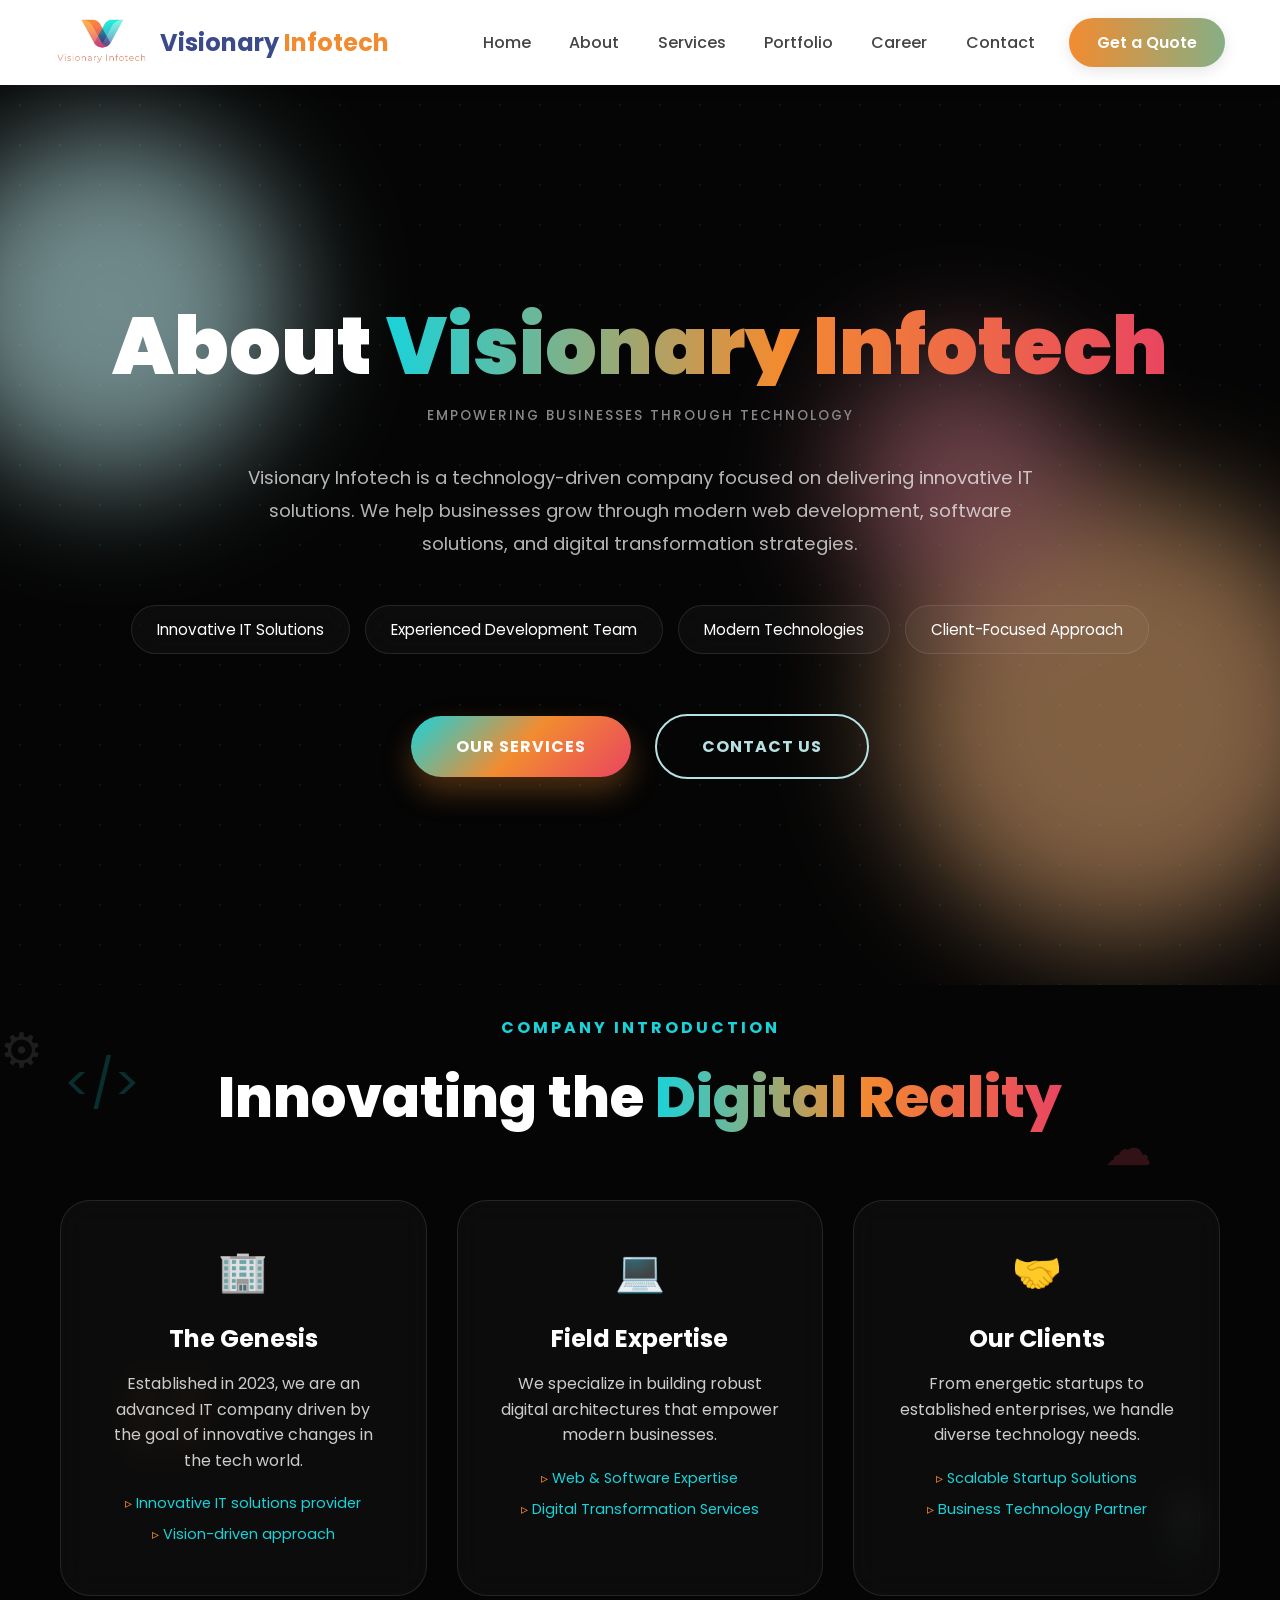
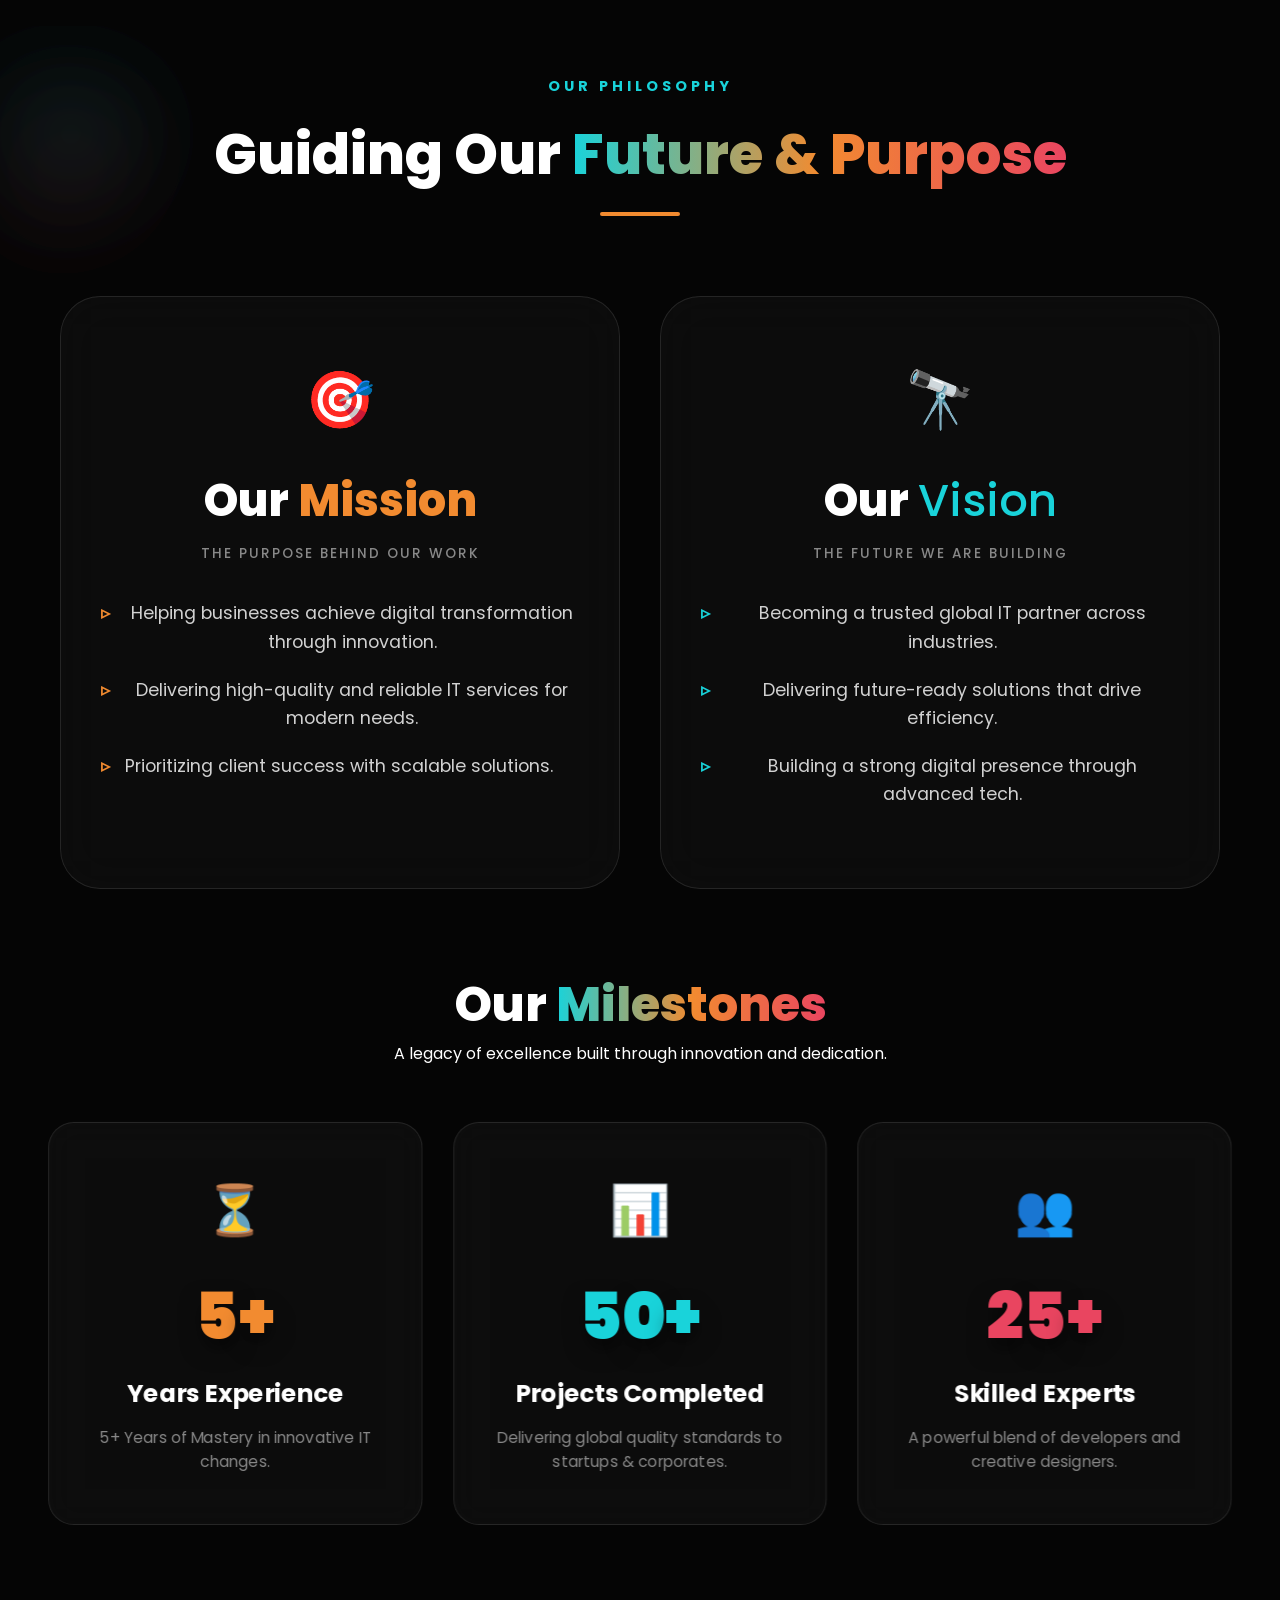
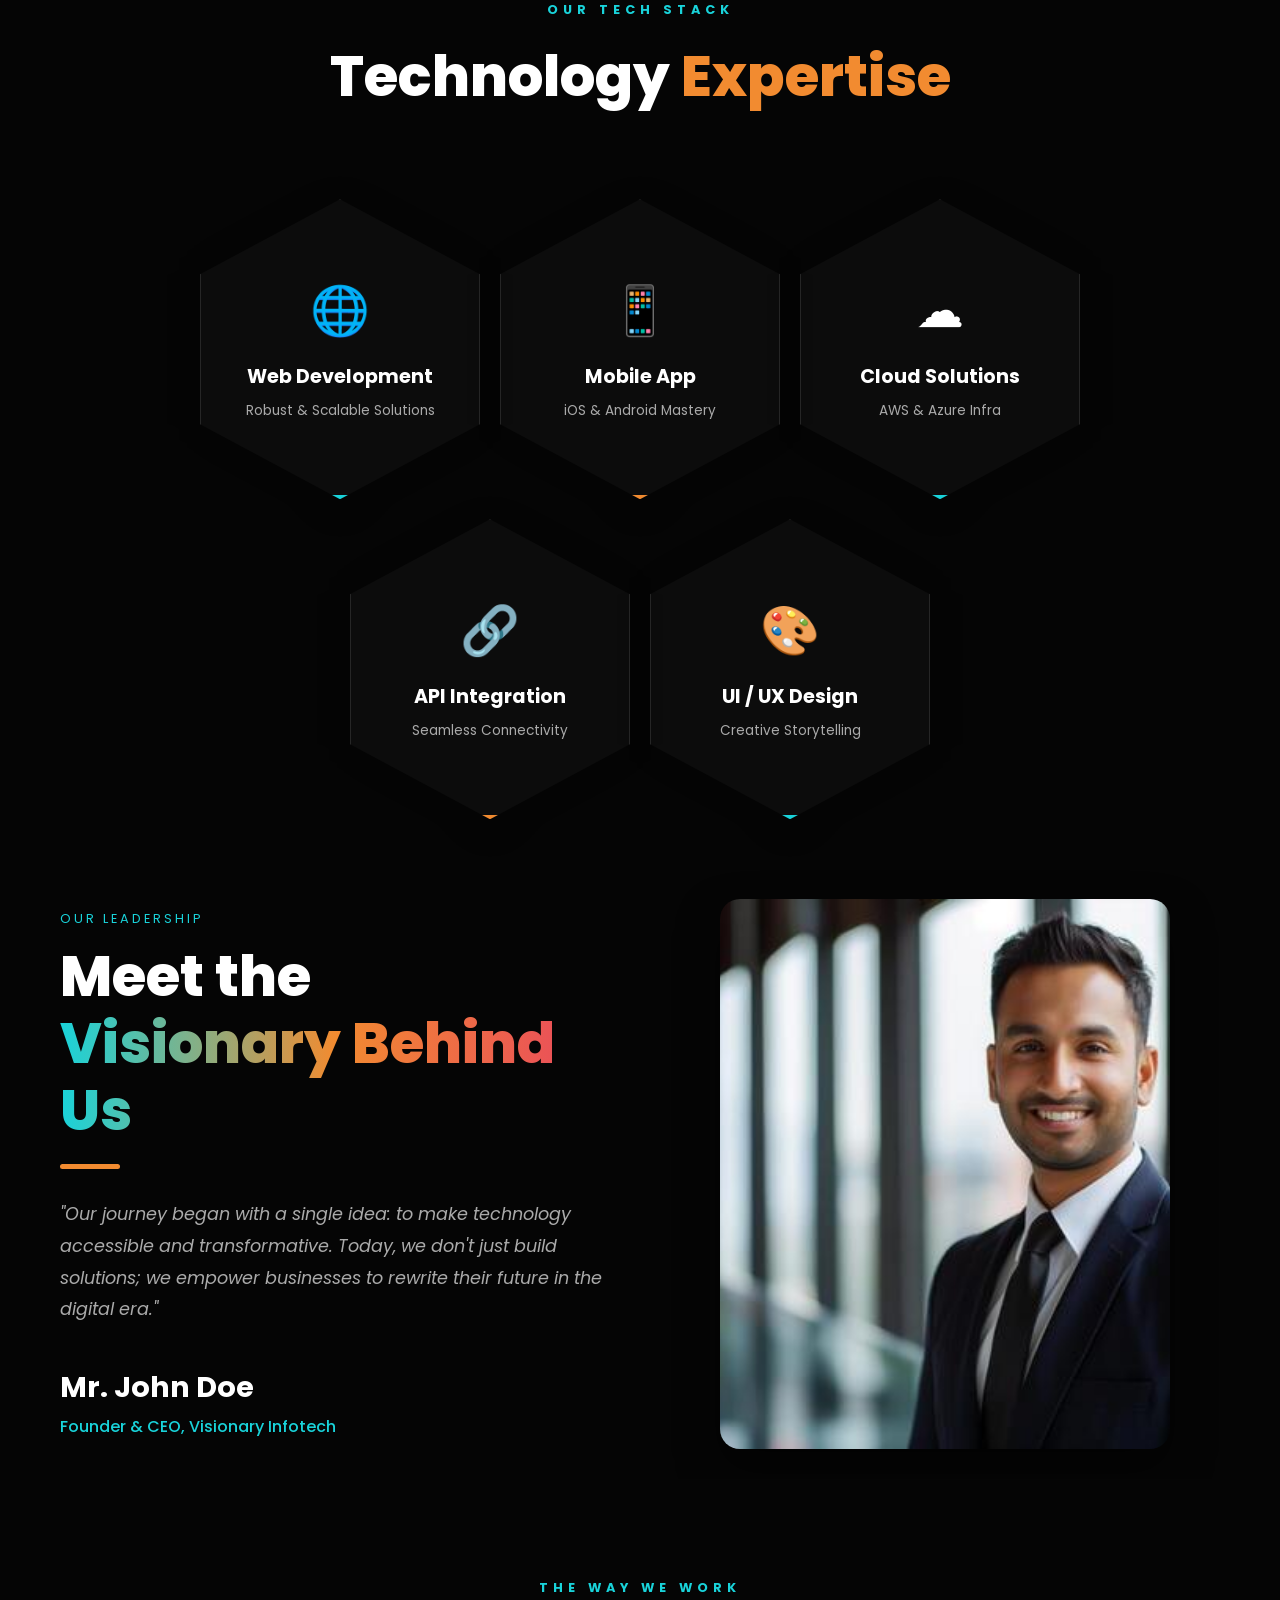
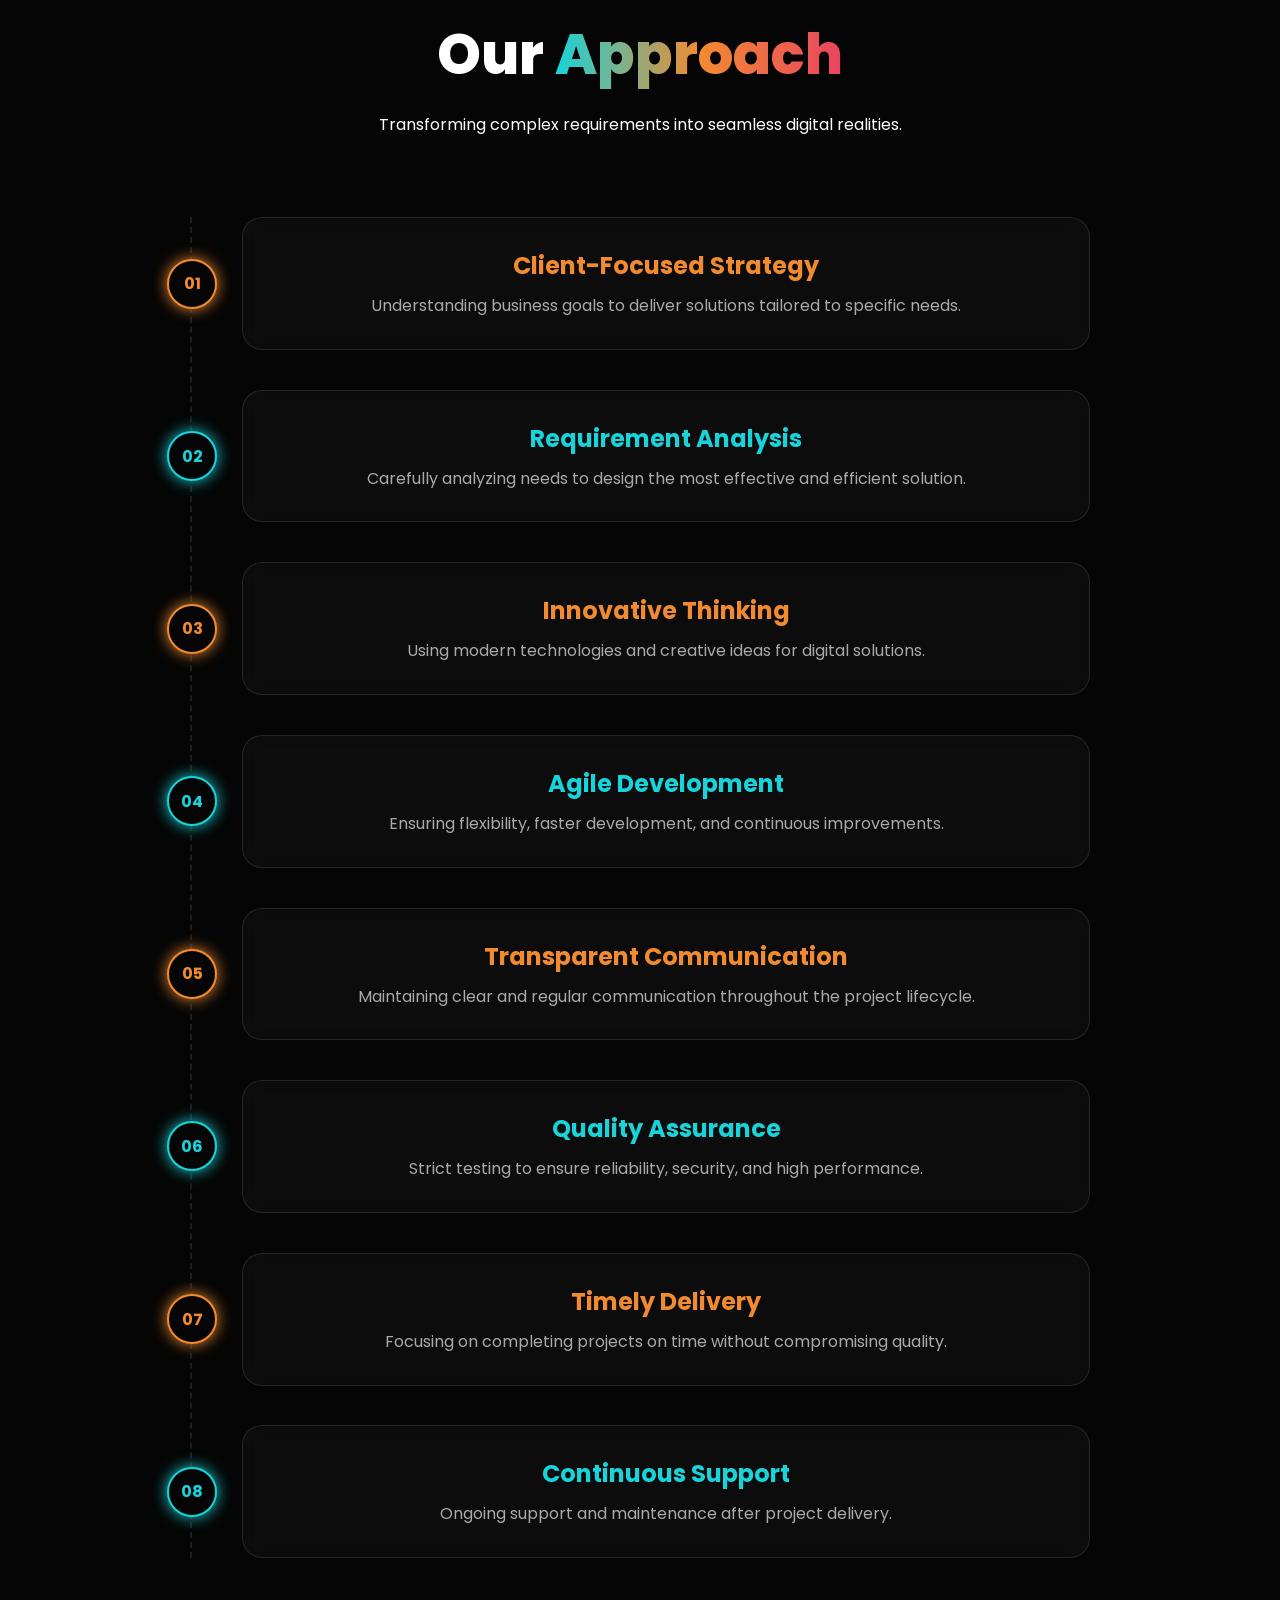
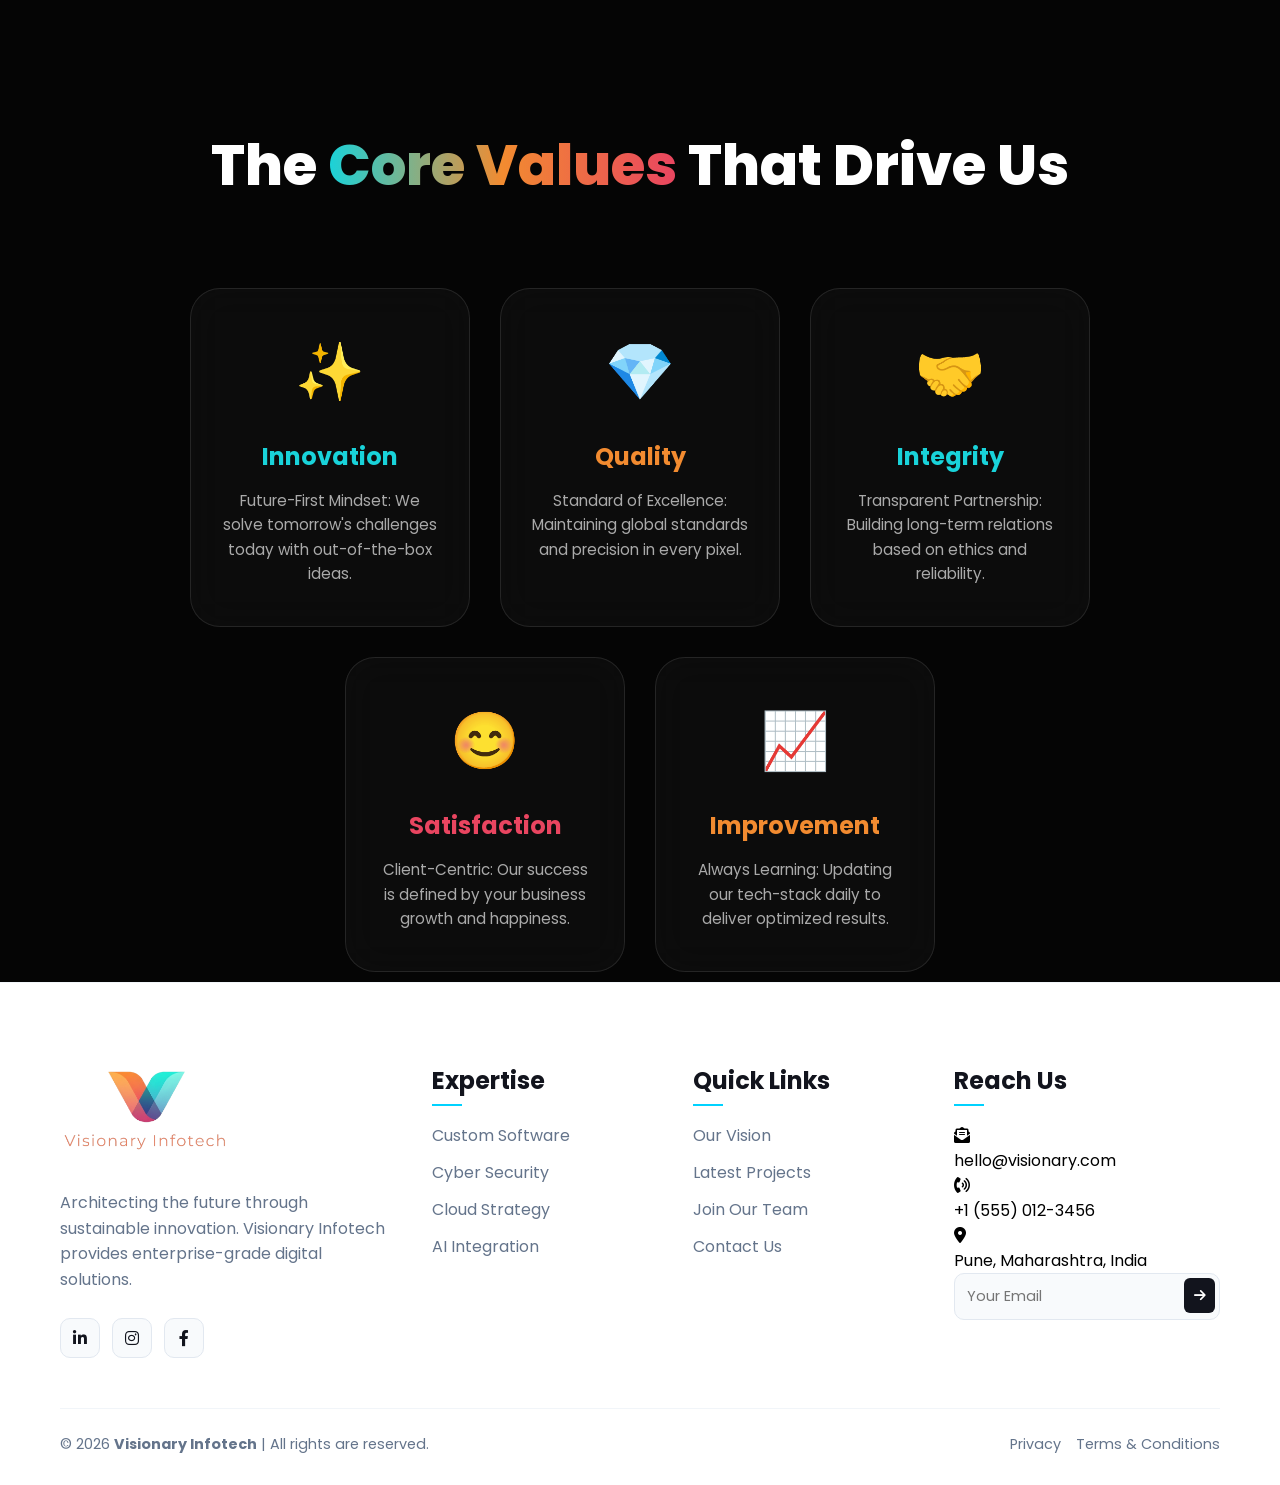
==== commit a2b1e709: "ch'" ====
--- a/about.html
+++ b/about.html
@@ -551,6 +551,10 @@
                             <i class="fa-solid fa-phone-volume"></i>
                             <p>+1 (555) 012-3456</p>
                         </div>
+                        <div class="c-item">
+                            <i class="fa-solid fa-location-dot"></i>
+                            <p>Pune, Maharashtra, India</p>
+                        </div>
                     </div>
                     <form class="glass-form">
                         <input type="email" placeholder="Your Email" required>
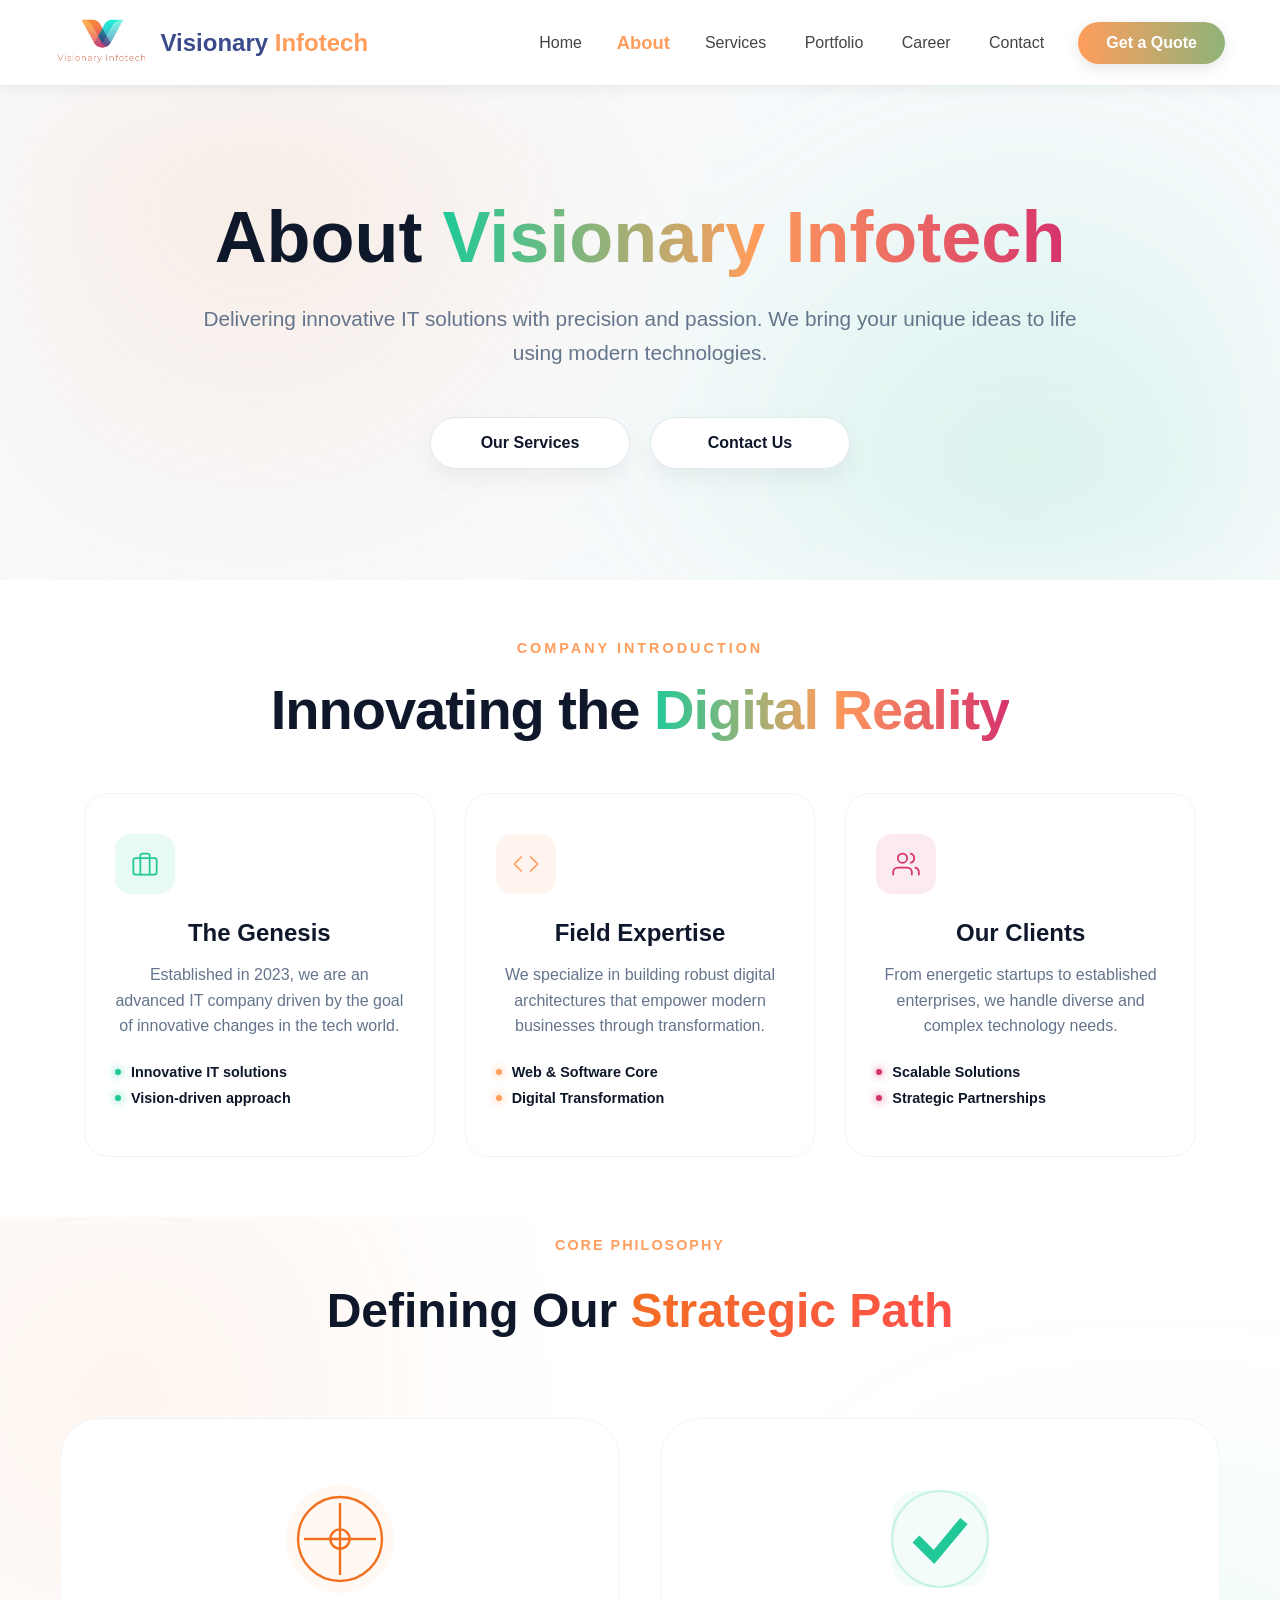
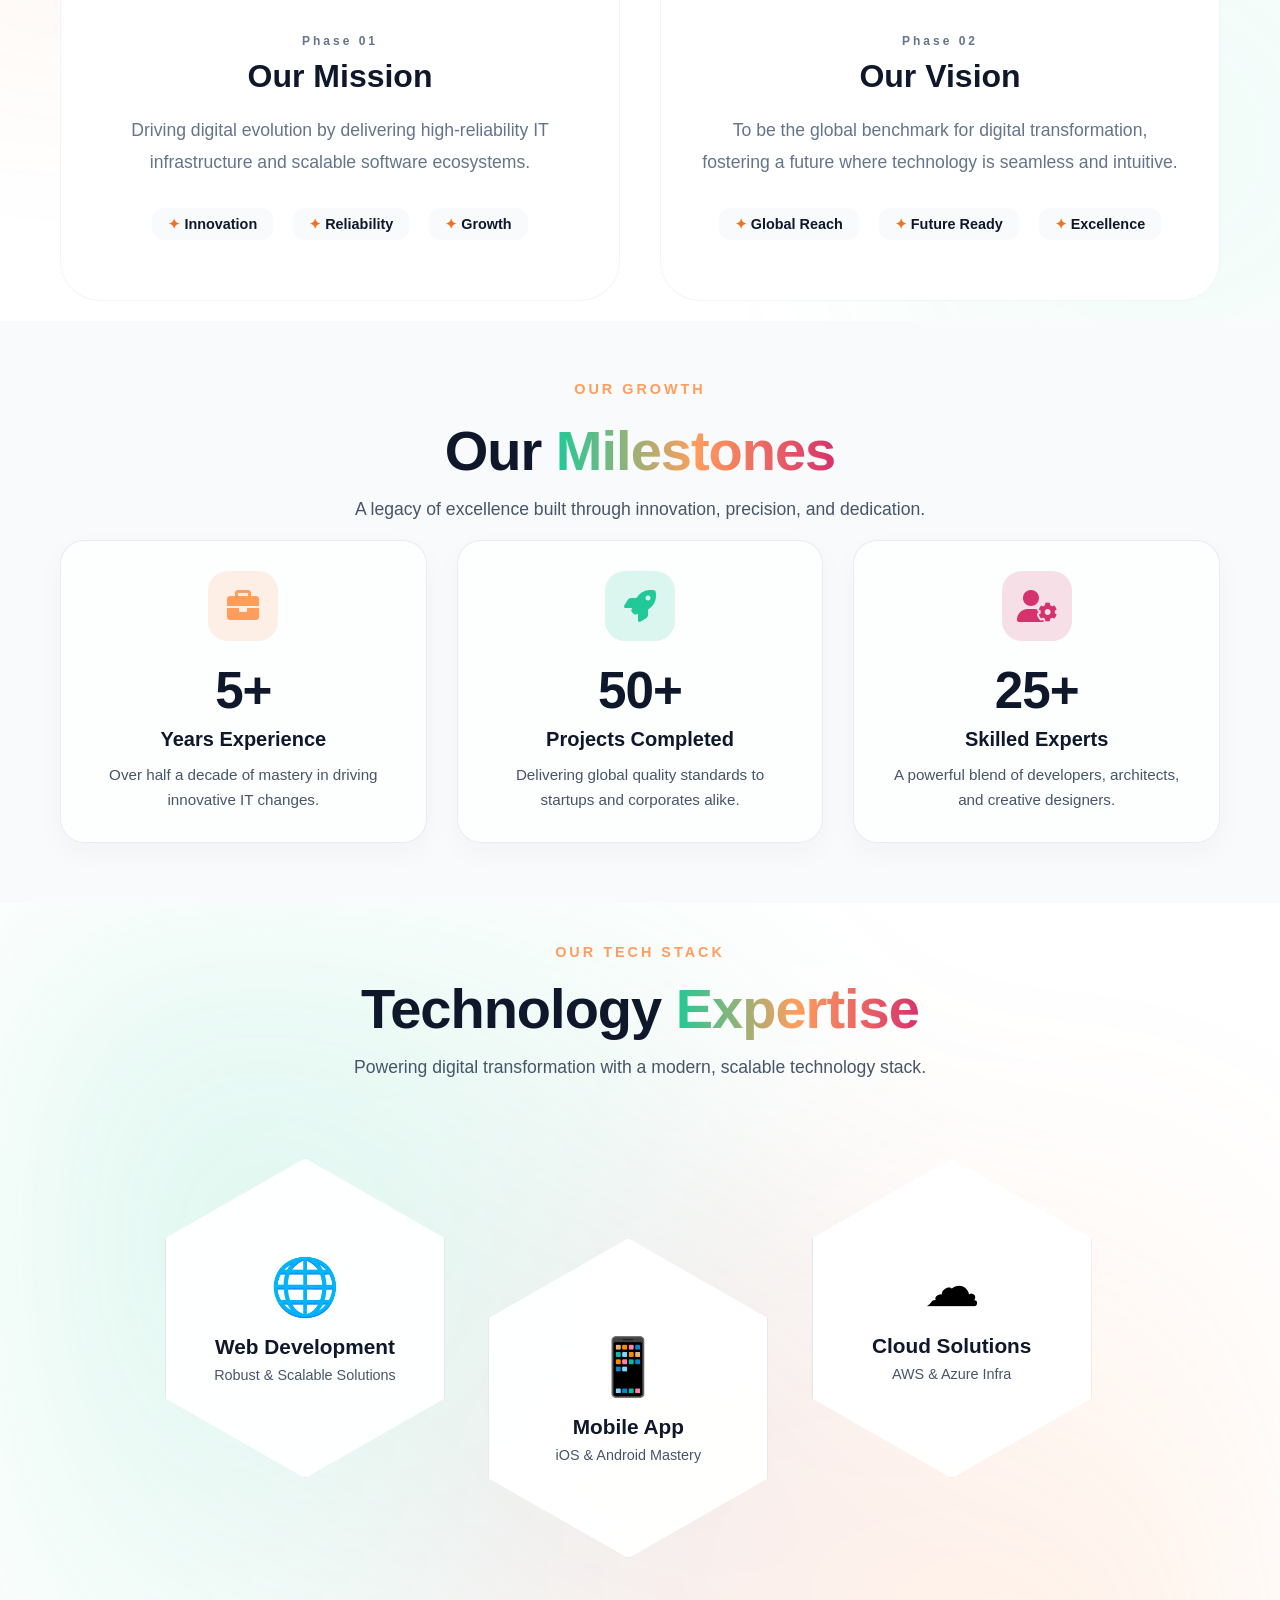
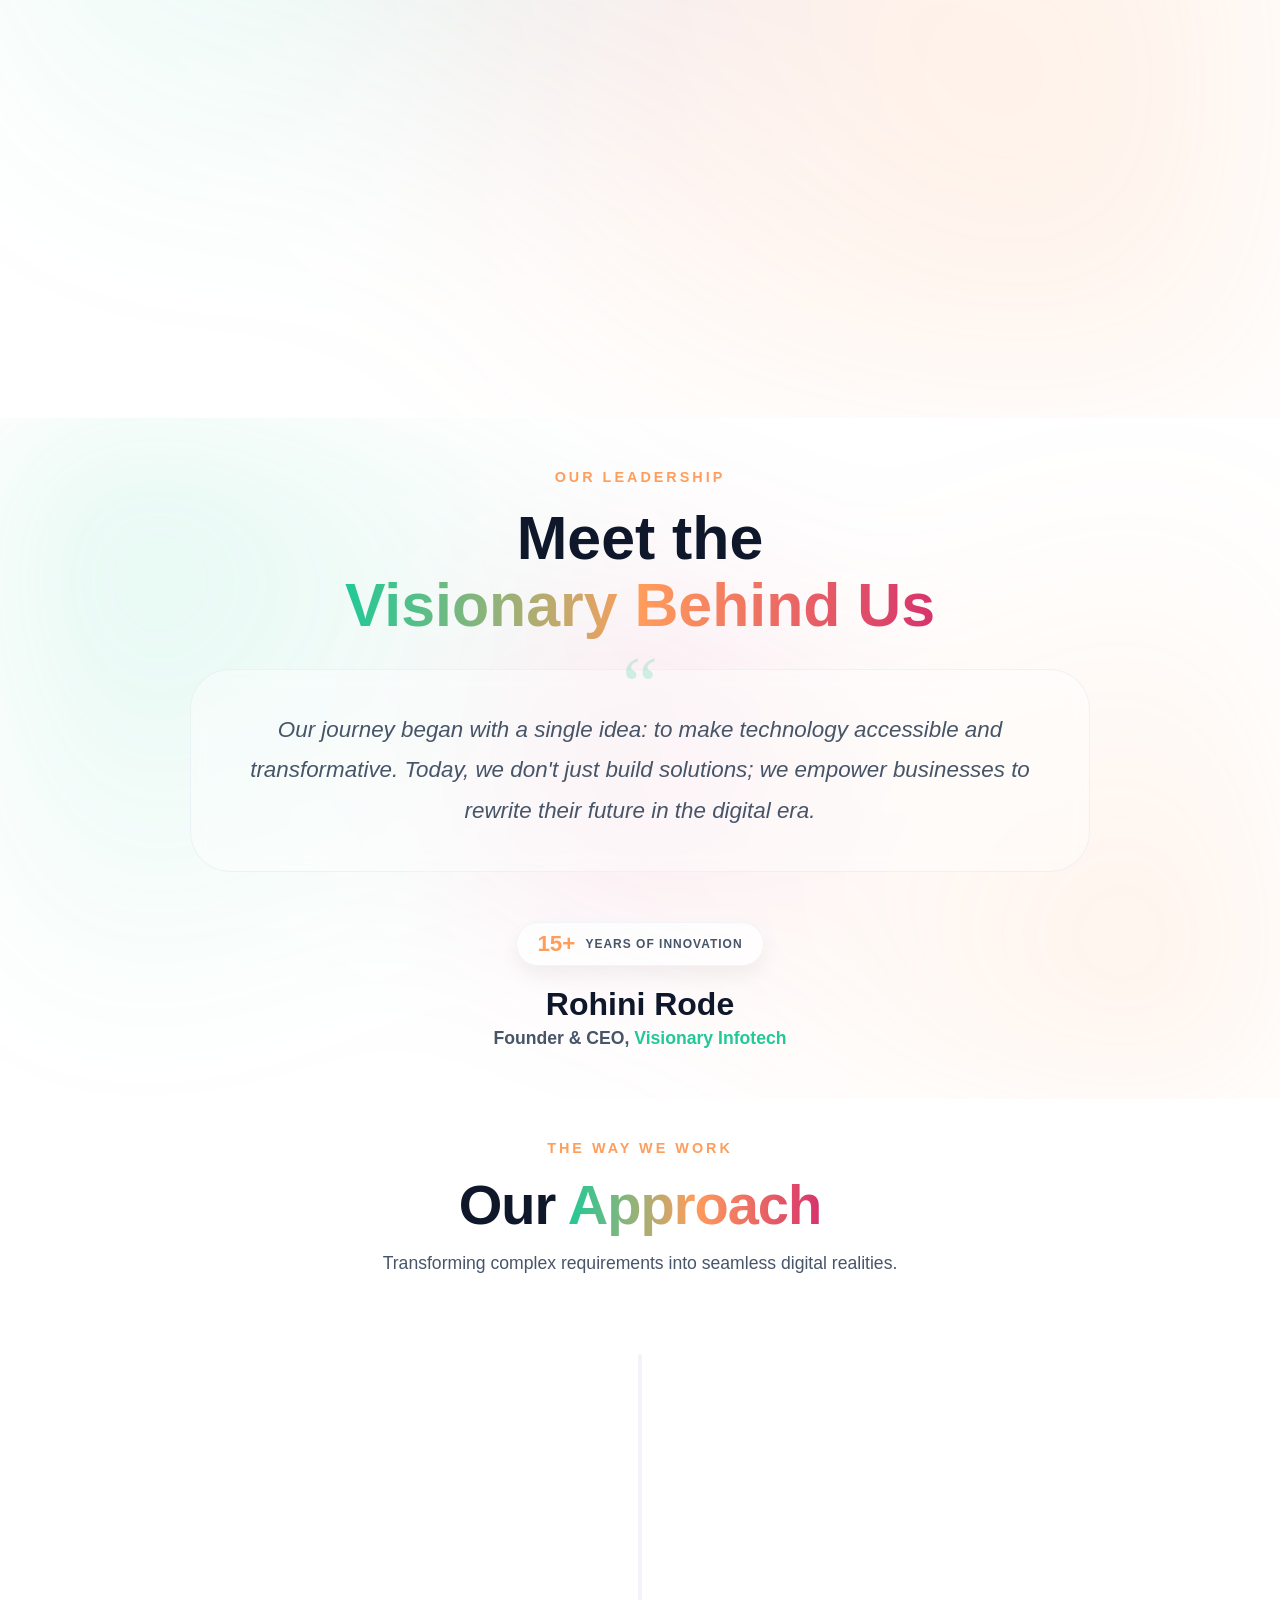
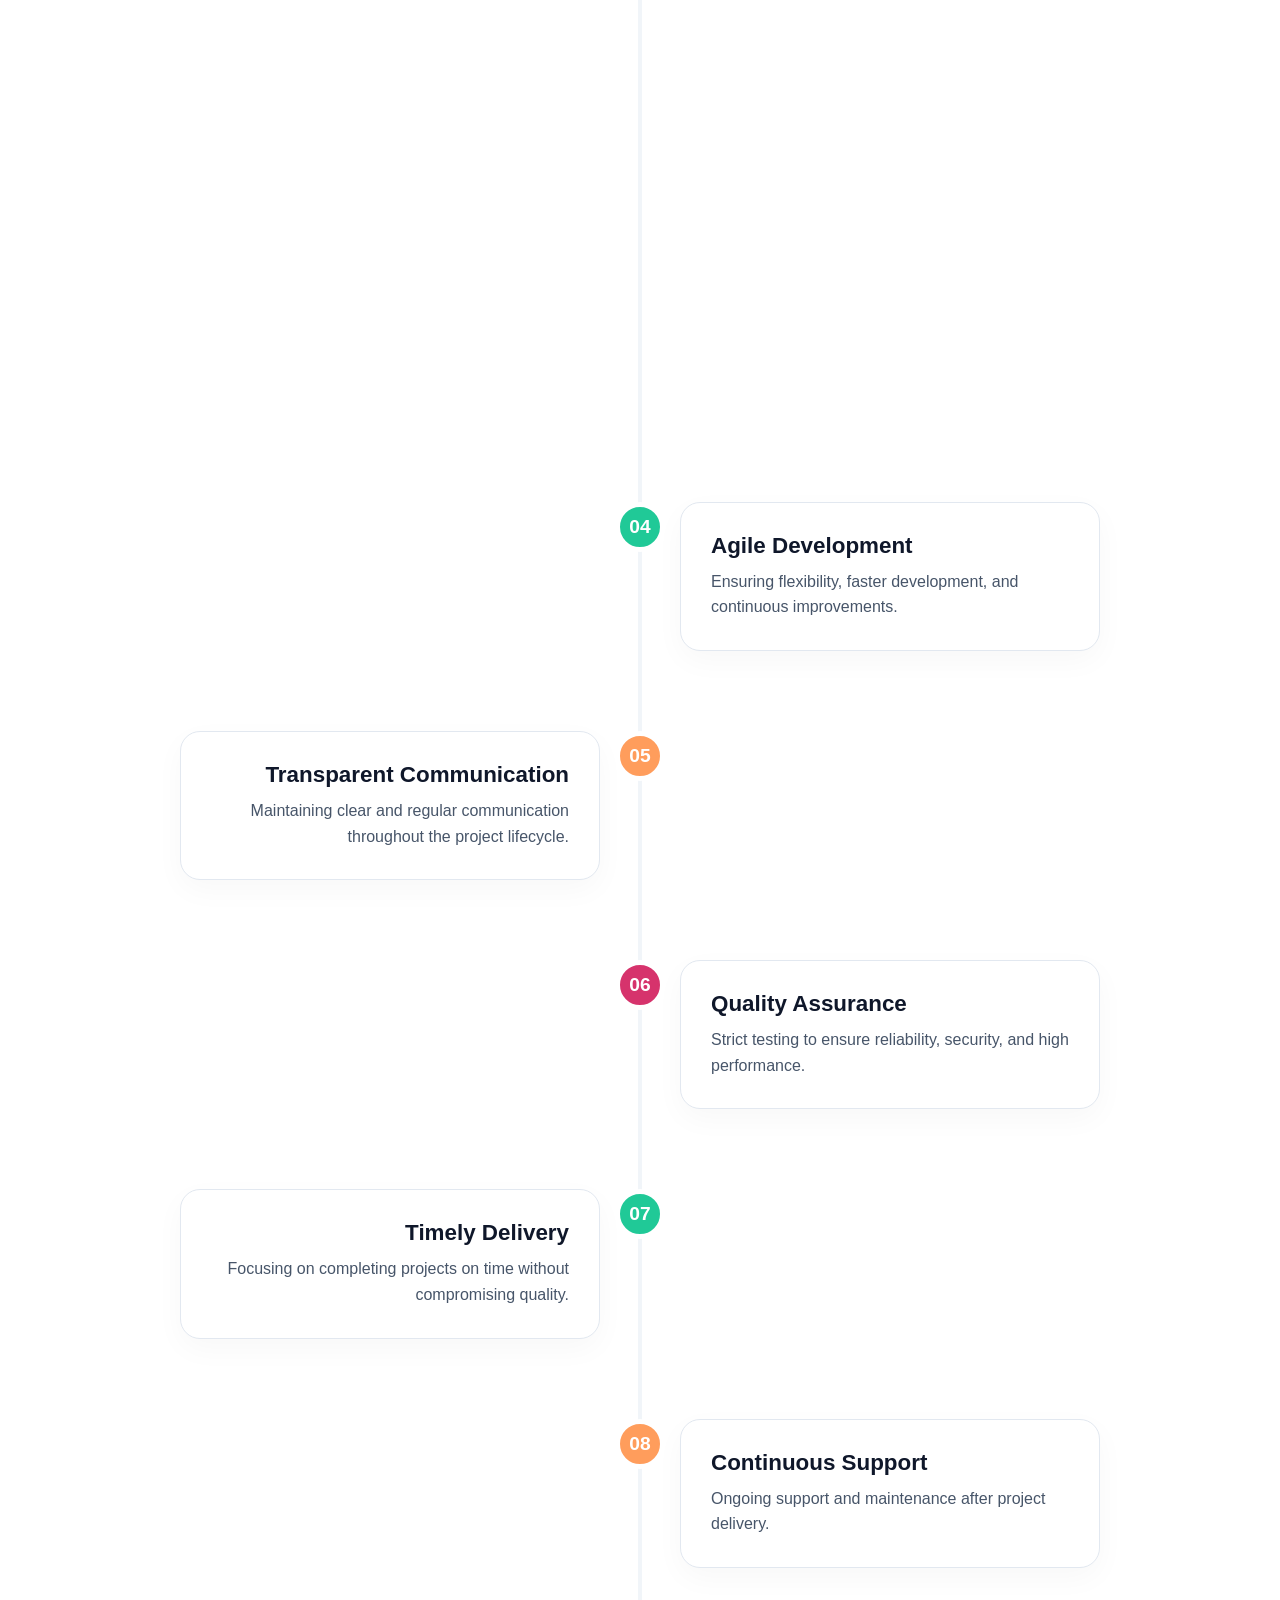
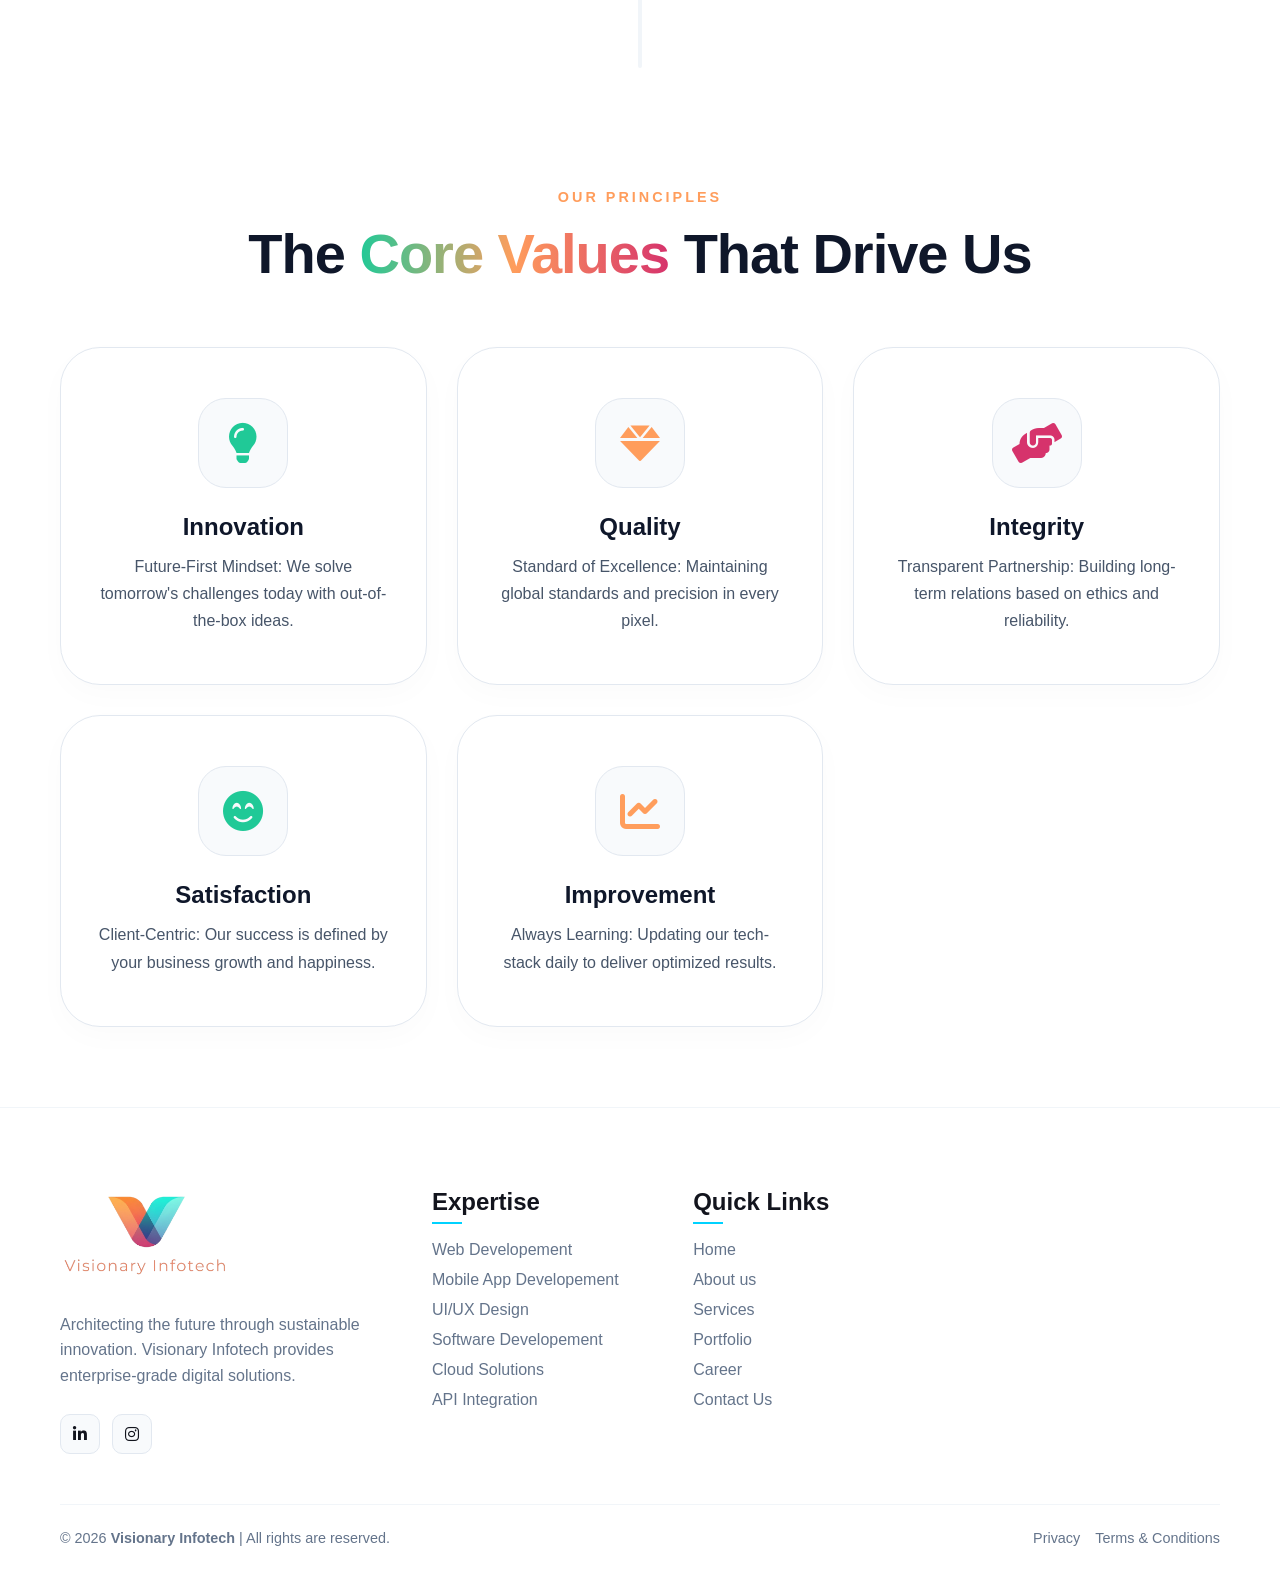
==== commit abf23f2c: "first commit" ====
--- a/about.html
+++ b/about.html
@@ -4,7 +4,7 @@
 <head>
     <meta charset="UTF-8">
     <meta name="viewport" content="width=device-width, initial-scale=1.0">
-    <title>Visionary Infotech | Premium IT Solutions</title>
+    <title>Visionary Infotech</title>
     <link rel="stylesheet" href="about.css">
     <link href="https://fonts.googleapis.com/css2?family=Poppins:wght@300;400;500;600&display=swap" rel="stylesheet">
     <link rel="stylesheet" href="https://cdnjs.cloudflare.com/ajax/libs/font-awesome/6.0.0/css/all.min.css">
@@ -52,157 +52,158 @@
 ====================== -->
 
     <section class="hero-parallax">
-        <div class="parallax-bg">
-            <div class="shape sphere-1" data-speed="0.1"></div>
-            <div class="shape sphere-2" data-speed="0.3"></div>
-            <div class="shape sphere-3" data-speed="0.2"></div>
-            <div class="mesh-grid"></div>
-        </div>
+        <div class="mesh-bg"></div>
 
         <div class="container">
-            <nav class="breadcrumb" data-speed="0.05">
-            </nav>
-
             <div class="hero-content">
-                <h1 class="main-heading" data-speed="0.4">
+                <h1 class="main-heading">
                     About <span class="gradient-text">Visionary Infotech</span>
                 </h1>
 
-                <p class="tagline" data-speed="0.2">Empowering Businesses Through Technology</p>
-
-                <p class="description" data-speed="0.15">
-                    Visionary Infotech is a technology-driven company focused on delivering innovative IT solutions.
-                    We help businesses grow through modern web development, software solutions, and digital
-                    transformation strategies.
+                <p class="description">
+                    Delivering innovative IT solutions with precision and passion.
+                    We bring your unique ideas to life using modern technologies.
                 </p>
 
-                <div class="highlight-grid" data-speed="0.1">
-                    <div class="point">Innovative IT Solutions</div>
-                    <div class="point">Experienced Development Team</div>
-                    <div class="point">Modern Technologies</div>
-                    <div class="point">Client-Focused Approach</div>
-                </div>
-
-                <div class="cta-wrapper" data-speed="0.08">
-                    <a href="#" class="btn btn-primary">Our Services</a>
-                    <a href="#" class="btn btn-secondary">Contact Us</a>
+                <div class="cta-wrapper">
+                    <a href="services.html" class="btn btn-white">Our Services</a>
+                    <a href="contact.html" class="btn btn-white" id="contact-mobileview">Contact Us</a>
                 </div>
             </div>
         </div>
     </section>
 
-    <!-- ======================
+<!-- ======================
 end banner 
 ======================  -->
 
-    <!-- ======================
+<!-- ======================
 Company Introduction
 ====================== -->
 
     <section class="intro-glass-section">
-        <div class="floating-elements">
-            <div class="tech-icon icon-1" data-speed="2"><span>&lt;/&gt;</span></div>
-            <div class="tech-icon icon-2" data-speed="5"><span>{ }</span></div>
-            <div class="tech-icon icon-3" data-speed="3"><span>☁</span></div>
-            <div class="tech-icon icon-4" data-speed="4"><span>📱</span></div>
-            <div class="tech-icon icon-5" data-speed="6"><span>⚙</span></div>
-        </div>
-
-        <div class="container">
-            <div class="intro-header">
-                <h4 class="mini-title">Company Introduction</h4>
-                <h2 class="main-title">Innovating the <span class="gradient-text">Digital Reality</span></h2>
-            </div>
-
-            <div class="glass-grid">
-                <div class="glass-card teal-glow">
-                    <div class="card-icon">🏢</div>
+    <div class="container">
+        <header class="intro-header">
+            <h4 class="mini-title anim">Company Introduction</h4>
+            <h2 class="main-title anim">Innovating the <span class="gradient-text">Digital Reality</span></h2>
+            <div class="title-accent"></div>
+        </header>
+
+        <div class="glass-grid">
+            <div class="premium-card teal-variant anim">
+                <div class="card-glow"></div>
+                <div class="card-content">
+                    <div class="icon-box">
+                        <svg xmlns="http://www.w3.org/2000/svg" width="24" height="24" viewBox="0 0 24 24" fill="none" stroke="currentColor" stroke-width="2" stroke-linecap="round" stroke-linejoin="round"><rect x="2" stroke="currentColor" y="7" width="20" height="14" rx="2" ry="2"></rect><path d="M16 21V5a2 2 0 0 0-2-2h-4a2 2 0 0 0-2 2v16"></path></svg>
+                    </div>
                     <h3>The Genesis</h3>
-                    <p>Established in 2023, we are an advanced IT company driven by the goal of innovative changes in
-                        the tech world.</p>
-                    <ul class="points">
-                        <li>Innovative IT solutions provider</li>
+                    <p>Established in 2023, we are an advanced IT company driven by the goal of innovative changes in the tech world.</p>
+                    <ul class="premium-points">
+                        <li>Innovative IT solutions</li>
                         <li>Vision-driven approach</li>
                     </ul>
                 </div>
-
-                <div class="glass-card orange-glow">
-                    <div class="card-icon">💻</div>
+            </div>
+
+            <div class="premium-card orange-variant anim">
+                <div class="card-glow"></div>
+                <div class="card-content">
+                    <div class="icon-box">
+                        <svg xmlns="http://www.w3.org/2000/svg" width="24" height="24" viewBox="0 0 24 24" fill="none" stroke="currentColor" stroke-width="2" stroke-linecap="round" stroke-linejoin="round"><polyline points="16 18 22 12 16 6"></polyline><polyline points="8 6 2 12 8 18"></polyline></svg>
+                    </div>
                     <h3>Field Expertise</h3>
-                    <p>We specialize in building robust digital architectures that empower modern businesses.</p>
-                    <ul class="points">
-                        <li>Web & Software Expertise</li>
-                        <li>Digital Transformation Services</li>
+                    <p>We specialize in building robust digital architectures that empower modern businesses through transformation.</p>
+                    <ul class="premium-points">
+                        <li>Web & Software Core</li>
+                        <li>Digital Transformation</li>
                     </ul>
                 </div>
-
-                <div class="glass-card pink-glow">
-                    <div class="card-icon">🤝</div>
+            </div>
+
+            <div class="premium-card pink-variant anim">
+                <div class="card-glow"></div>
+                <div class="card-content">
+                    <div class="icon-box">
+                        <svg xmlns="http://www.w3.org/2000/svg" width="24" height="24" viewBox="0 0 24 24" fill="none" stroke="currentColor" stroke-width="2" stroke-linecap="round" stroke-linejoin="round"><path d="M17 21v-2a4 4 0 0 0-4-4H5a4 4 0 0 0-4 4v2"></path><circle cx="9" cy="7" r="4"></circle><path d="M23 21v-2a4 4 0 0 0-3-3.87"></path><path d="M16 3.13a4 4 0 0 1 0 7.75"></path></svg>
+                    </div>
                     <h3>Our Clients</h3>
-                    <p>From energetic startups to established enterprises, we handle diverse technology needs.</p>
-                    <ul class="points">
-                        <li>Scalable Startup Solutions</li>
-                        <li>Business Technology Partner</li>
+                    <p>From energetic startups to established enterprises, we handle diverse and complex technology needs.</p>
+                    <ul class="premium-points">
+                        <li>Scalable Solutions</li>
+                        <li>Strategic Partnerships</li>
                     </ul>
                 </div>
             </div>
         </div>
-    </section>
+    </div>
+</section>
 
     <!-- ======================
 Company Introduction
 ====================== -->
 
-    <!-- ======================
+<!-- ======================
 mission-vision
 ====================== -->
 
-    <section class="mv-section">
-        <div class="mv-particles">
-            <div class="cube"></div>
-            <div class="cube"></div>
-            <div class="cube"></div>
-        </div>
-
-        <div class="container">
-            <div class="mv-header">
-                <h4 class="sub-heading">Our Philosophy</h4>
-                <h2 class="main-title">Guiding Our <span class="gradient-text">Future & Purpose</span></h2>
-                <div class="title-line"></div>
-            </div>
-
-            <div class="mv-grid">
-                <div class="mv-card mission-card">
-                    <div class="card-glow"></div>
-                    <div class="card-content">
-                        <div class="icon-box">🎯</div>
-                        <h2>Our <span class="text-orange">Mission</span></h2>
-                        <p class="tagline">The Purpose Behind Our Work</p>
-                        <ul class="mv-points">
-                            <li><span>▹</span> Helping businesses achieve digital transformation through innovation.
-                            </li>
-                            <li><span>▹</span> Delivering high-quality and reliable IT services for modern needs.</li>
-                            <li><span>▹</span> Prioritizing client success with scalable solutions.</li>
-                        </ul>
-                    </div>
-                </div>
-
-                <div class="mv-card vision-card">
-                    <div class="card-glow"></div>
-                    <div class="card-content">
-                        <div class="icon-box">🔭</div>
-                        <h2>Our <span class="text-teal">Vision</span></h2>
-                        <p class="tagline">The Future We Are Building</p>
-                        <ul class="mv-points">
-                            <li><span>▹</span> Becoming a trusted global IT partner across industries.</li>
-                            <li><span>▹</span> Delivering future-ready solutions that drive efficiency.</li>
-                            <li><span>▹</span> Building a strong digital presence through advanced tech.</li>
-                        </ul>
-                    </div>
-                </div>
-            </div>
-        </div>
-    </section>
+    <section class="philosophy-section">
+    <div class="glow-orb orb-orange"></div>
+    <div class="glow-orb orb-teal"></div>
+
+    <div class="container">
+        <header class="phi-header">
+            <div class="line-badge">
+                <span class="line"></span>
+                <span class="badge-text">Core Philosophy</span>
+                <span class="line"></span>
+            </div>
+            <h2 class="phi-title">Defining Our <span class="text-gradient">Strategic Path</span></h2>
+        </header>
+
+        <div class="phi-grid">
+            <div class="phi-card mission-box">
+                <div class="phi-icon-container">
+                    <svg class="phi-svg" viewBox="0 0 100 100">
+                        <circle class="svg-bg" cx="50" cy="50" r="45" />
+                        <circle class="svg-outline" cx="50" cy="50" r="35" />
+                        <path class="svg-path" d="M50 20V80M20 50H80" />
+                        <circle class="svg-center" cx="50" cy="50" r="8" />
+                    </svg>
+                </div>
+                <div class="phi-content">
+                    <span class="phi-label">Phase 01</span>
+                    <h3>Our Mission</h3>
+                    <p>Driving digital evolution by delivering high-reliability IT infrastructure and scalable software ecosystems.</p>
+                    <div class="phi-stats">
+                        <div class="p-stat"><span>✦</span> Innovation</div>
+                        <div class="p-stat"><span>✦</span> Reliability</div>
+                        <div class="p-stat"><span>✦</span> Growth</div>
+                    </div>
+                </div>
+            </div>
+
+            <div class="phi-card vision-box">
+                <div class="phi-icon-container">
+                    <svg class="phi-svg" viewBox="0 0 100 100">
+                        <rect class="svg-bg" x="10" y="10" width="80" height="80" rx="20" />
+                        <path class="svg-path" d="M30 50 L45 65 L70 35" stroke-width="8" />
+                        <circle class="svg-outline" cx="50" cy="50" r="40" opacity="0.2" />
+                    </svg>
+                </div>
+                <div class="phi-content">
+                    <span class="phi-label">Phase 02</span>
+                    <h3>Our Vision</h3>
+                    <p>To be the global benchmark for digital transformation, fostering a future where technology is seamless and intuitive.</p>
+                    <div class="phi-stats">
+                        <div class="p-stat"><span>✦</span> Global Reach</div>
+                        <div class="p-stat"><span>✦</span> Future Ready</div>
+                        <div class="p-stat"><span>✦</span> Excellence</div>
+                    </div>
+                </div>
+            </div>
+        </div>
+    </div>
+</section>
 
     <!-- ======================
 mission-vision
@@ -212,43 +213,50 @@
 Years of Experience
 ====================== -->
 
-    <section class="stats-3d-section">
-        <div class="container">
-            <div class="stats-header">
-                <h2 class="reveal-up">Our <span class="gradient-text">Milestones</span></h2>
-                <p>A legacy of excellence built through innovation and dedication.</p>
-            </div>
-
-            <div class="stats-grid">
-                <div class="stat-card" data-tilt>
-                    <div class="card-inner orange-glow">
-                        <div class="stat-icon">⏳</div>
-                        <div class="stat-number"><span class="counter" data-target="5">0</span>+</div>
-                        <h3>Years Experience</h3>
-                        <p>5+ Years of Mastery in innovative IT changes.</p>
-                    </div>
-                </div>
-
-                <div class="stat-card" data-tilt>
-                    <div class="card-inner cyan-glow">
-                        <div class="stat-icon">📊</div>
-                        <div class="stat-number"><span class="counter" data-target="50">0</span>+</div>
-                        <h3>Projects Completed</h3>
-                        <p>Delivering global quality standards to startups & corporates.</p>
-                    </div>
-                </div>
-
-                <div class="stat-card" data-tilt>
-                    <div class="card-inner pink-glow">
-                        <div class="stat-icon">👥</div>
-                        <div class="stat-number"><span class="counter" data-target="25">0</span>+</div>
-                        <h3>Skilled Experts</h3>
-                        <p>A powerful blend of developers and creative designers.</p>
-                    </div>
-                </div>
-            </div>
-        </div>
-    </section>
+   <section class="stats-3d-section">
+    <div class="container">
+        <div class="stats-header reveal">
+            <h4 class="mini-title">Our Growth</h4>
+            <h2 class="main-title">Our <span class="gradient-text">Milestones</span></h2>
+            <p class="subtitle">A legacy of excellence built through innovation, precision, and dedication.</p>
+        </div>
+
+        <div class="stats-grid">
+            <div class="stat-card reveal" data-tilt>
+                <div class="card-inner orange-glow">
+                    <div class="stat-icon-wrapper">
+                        <i class="fa-solid fa-briefcase"></i>
+                    </div>
+                    <div class="stat-number"><span class="counter" data-target="5">0</span>+</div>
+                    <h3>Years Experience</h3>
+                    <p>Over half a decade of mastery in driving innovative IT changes.</p>
+                </div>
+            </div>
+
+            <div class="stat-card reveal" data-tilt>
+                <div class="card-inner teal-glow">
+                    <div class="stat-icon-wrapper">
+                        <i class="fa-solid fa-rocket"></i>
+                    </div>
+                    <div class="stat-number"><span class="counter" data-target="50">0</span>+</div>
+                    <h3>Projects Completed</h3>
+                    <p>Delivering global quality standards to startups and corporates alike.</p>
+                </div>
+            </div>
+
+            <div class="stat-card reveal" data-tilt>
+                <div class="card-inner pink-glow">
+                    <div class="stat-icon-wrapper">
+                        <i class="fa-solid fa-user-gear"></i>
+                    </div>
+                    <div class="stat-number"><span class="counter" data-target="25">0</span>+</div>
+                    <h3>Skilled Experts</h3>
+                    <p>A powerful blend of developers, architects, and creative designers.</p>
+                </div>
+            </div>
+        </div>
+    </div>
+</section>
 
     <!-- ======================
 Years of Experience
@@ -259,124 +267,136 @@
 ====================== -->
 
     <section class="tech-expertise-section">
-        <div class="container">
-            <div class="expertise-header">
-                <h4 class="mini-label">Our Tech Stack</h4>
-                <h2 class="main-title">Technology <span class="highlight">Expertise</span></h2>
-            </div>
-
-            <div class="hexagon-container">
-
-                <div class="hex-wrapper">
-                    <div class="hexagon glass-teal">
-                        <div class="hex-content">
-                            <div class="hex-icon">🌐</div>
-                            <h3>Web Development</h3>
-                            <p>Robust & Scalable Solutions</p>
-                        </div>
-                    </div>
-                </div>
-
-                <div class="hex-wrapper">
-                    <div class="hexagon glass-orange">
-                        <div class="hex-content">
-                            <div class="hex-icon">📱</div>
-                            <h3>Mobile App</h3>
-                            <p>iOS & Android Mastery</p>
-                        </div>
-                    </div>
-                </div>
-
-                <div class="hex-wrapper">
-                    <div class="hexagon glass-teal">
-                        <div class="hex-content">
-                            <div class="hex-icon">☁</div>
-                            <h3>Cloud Solutions</h3>
-                            <p>AWS & Azure Infra</p>
-                        </div>
-                    </div>
-                </div>
-
-                <div class="hex-wrapper">
-                    <div class="hexagon glass-orange">
-                        <div class="hex-content">
-                            <div class="hex-icon">🔗</div>
-                            <h3>API Integration</h3>
-                            <p>Seamless Connectivity</p>
-                        </div>
-                    </div>
-                </div>
-
-                <div class="hex-wrapper">
-                    <div class="hexagon glass-teal">
-                        <div class="hex-content">
-                            <div class="hex-icon">🎨</div>
-                            <h3>UI / UX Design</h3>
-                            <p>Creative Storytelling</p>
-                        </div>
-                    </div>
-                </div>
-
-            </div>
-        </div>
-    </section>
+    <div class="mesh-gradient"></div>
+
+    <div class="container">
+        <div class="expertise-header reveal">
+            <h4 class="mini-label">Our Tech Stack</h4>
+            <h2 class="main-title">Technology <span class="highlight">Expertise</span></h2>
+            <p class="subtitle">Powering digital transformation with a modern, scalable technology stack.</p>
+        </div>
+
+        <div class="hexagon-grid">
+            <div class="hex-wrapper reveal float-1">
+                <div class="hexagon glass-teal">
+                    <div class="hex-content">
+                        <div class="hex-icon">🌐</div>
+                        <h3>Web Development</h3>
+                        <p>Robust & Scalable Solutions</p>
+                    </div>
+                </div>
+            </div>
+
+            <div class="hex-wrapper reveal float-2">
+                <div class="hexagon glass-orange">
+                    <div class="hex-content">
+                        <div class="hex-icon">📱</div>
+                        <h3>Mobile App</h3>
+                        <p>iOS & Android Mastery</p>
+                    </div>
+                </div>
+            </div>
+
+            <div class="hex-wrapper reveal float-3">
+                <div class="hexagon glass-teal">
+                    <div class="hex-content">
+                        <div class="hex-icon">☁</div>
+                        <h3>Cloud Solutions</h3>
+                        <p>AWS & Azure Infra</p>
+                    </div>
+                </div>
+            </div>
+
+            <div class="hex-wrapper reveal float-1">
+                <div class="hexagon glass-orange">
+                    <div class="hex-content">
+                        <div class="hex-icon">🔗</div>
+                        <h3>API Integration</h3>
+                        <p>Seamless Connectivity</p>
+                    </div>
+                </div>
+            </div>
+
+            <div class="hex-wrapper reveal float-2">
+                <div class="hexagon glass-teal">
+                    <div class="hex-content">
+                        <div class="hex-icon">🎨</div>
+                        <h3>UI / UX Design</h3>
+                        <p>Creative Storytelling</p>
+                    </div>
+                </div>
+            </div>
+
+            <div class="hex-wrapper reveal float-3">
+                <div class="hexagon glass-orange">
+                    <div class="hex-content">
+                        <div class="hex-icon">🛡️</div>
+                        <h3>Cyber Security</h3>
+                        <p>Data & Threat Protection</p>
+                    </div>
+                </div>
+            </div>
+        </div>
+    </div>
+</section>
 
     <!-- ======================
 Technology Expertise
 ====================== -->
 
-    <!-- ======================
+    <!-- ====================
 founder
 ====================== -->
 
     <section class="founder-section">
-        <div class="container">
-            <div class="founder-flex-wrapper">
-
-                <div class="founder-info-side reveal-left">
-                    <nav class="founder-breadcrumb">Our Leadership</nav>
-                    <h2 class="founder-main-title">Meet the <br><span class="gradient-text">Visionary Behind Us</span>
-                    </h2>
-                    <div class="title-divider"></div>
-
-                    <p class="founder-desc">"Our journey began with a single idea: to make technology accessible and
-                        transformative. Today, we don't just build solutions; we empower businesses to rewrite their
-                        future in the digital era."</p>
-
-                    <div class="founder-signature">
-                        <h3>Mr. John Doe</h3>
-                        <p class="position text-teal">Founder & CEO, Visionary Infotech</p>
-                    </div>
-                </div>
-
-                <div class="founder-photo-side reveal-right">
-                    <div class="photo-wrapper">
-                        <img src="Images/founder.jpg" alt="Founder & CEO" class="founder-image">
-                    </div>
-                </div>
-
-            </div>
-        </div>
-    </section>
+    <div class="founder-mesh-gradient"></div>
+    
+    <div class="founder-container reveal-up">
+        <nav class="founder-breadcrumb">Our Leadership</nav>
+        <h2 class="founder-main-title">Meet the <br><span class="gradient-text">Visionary Behind Us</span></h2>
+        
+
+        <div class="quote-container">
+            <span class="quote-mark">“</span>
+            <p class="founder-desc">
+                Our journey began with a single idea: to make technology accessible and transformative. 
+                Today, we don't just build solutions; we empower businesses to rewrite their future in the digital era.
+            </p>
+        </div>
+
+        <div class="founder-signature">
+            <div class="experience-pill">
+                <span class="years">15+</span>
+                <span class="label">Years of Innovation</span>
+            </div>
+            <h3>Rohini Rode</h3>
+            <p class="position">Founder & CEO, <span class="text-teal">Visionary Infotech</span></p>
+        </div>
+    </div>
+</section>
 
     <!-- ======================
 founder
 ====================== -->
 
-<!-- =======================
+    <!-- =======================
 Our Approach
 ======================= -->
 
-<section class="approach-section">
+    <section class="approach-section">
     <div class="container">
-        <div class="approach-header">
+        <div class="approach-header reveal">
             <h4 class="mini-label">The Way We Work</h4>
             <h2 class="main-title">Our <span class="gradient-text">Approach</span></h2>
-            <p>Transforming complex requirements into seamless digital realities.</p>
+            <p class="subtitle">Transforming complex requirements into seamless digital realities.</p>
         </div>
 
         <div class="approach-timeline">
-            <div class="approach-block reveal-block" style="--accent: #f28b30;">
+            <div class="timeline-line">
+                <div class="line-progress"></div>
+            </div>
+
+            <div class="approach-block reveal" style="--accent: #ff9d5c;">
                 <div class="step-number">01</div>
                 <div class="block-content">
                     <h3>Client-Focused Strategy</h3>
@@ -384,7 +404,7 @@
                 </div>
             </div>
 
-            <div class="approach-block reveal-block" style="--accent: #19d3da;">
+            <div class="approach-block reveal" style="--accent: #20c997;">
                 <div class="step-number">02</div>
                 <div class="block-content">
                     <h3>Requirement Analysis</h3>
@@ -392,7 +412,7 @@
                 </div>
             </div>
 
-            <div class="approach-block reveal-block" style="--accent: #f28b30;">
+            <div class="approach-block reveal" style="--accent: #d6336c;">
                 <div class="step-number">03</div>
                 <div class="block-content">
                     <h3>Innovative Thinking</h3>
@@ -400,7 +420,7 @@
                 </div>
             </div>
 
-            <div class="approach-block reveal-block" style="--accent: #19d3da;">
+            <div class="approach-block reveal" style="--accent: #20c997;">
                 <div class="step-number">04</div>
                 <div class="block-content">
                     <h3>Agile Development</h3>
@@ -408,7 +428,7 @@
                 </div>
             </div>
 
-            <div class="approach-block reveal-block" style="--accent: #f28b30;">
+            <div class="approach-block reveal" style="--accent: #ff9d5c;">
                 <div class="step-number">05</div>
                 <div class="block-content">
                     <h3>Transparent Communication</h3>
@@ -416,7 +436,7 @@
                 </div>
             </div>
 
-            <div class="approach-block reveal-block" style="--accent: #19d3da;">
+            <div class="approach-block reveal" style="--accent: #d6336c;">
                 <div class="step-number">06</div>
                 <div class="block-content">
                     <h3>Quality Assurance</h3>
@@ -424,7 +444,7 @@
                 </div>
             </div>
 
-            <div class="approach-block reveal-block" style="--accent: #f28b30;">
+            <div class="approach-block reveal" style="--accent: #20c997;">
                 <div class="step-number">07</div>
                 <div class="block-content">
                     <h3>Timely Delivery</h3>
@@ -432,7 +452,7 @@
                 </div>
             </div>
 
-            <div class="approach-block reveal-block" style="--accent: #19d3da;">
+            <div class="approach-block reveal" style="--accent: #ff9d5c;">
                 <div class="step-number">08</div>
                 <div class="block-content">
                     <h3>Continuous Support</h3>
@@ -443,47 +463,59 @@
     </div>
 </section>
 
-<!-- ========================
+    <!-- ========================
 Our Approach
 ======================== -->
 
-<!-- ========================
+    <!-- ========================
 Core Values
 ======================== -->
 
-<section class="core-values-section">
+    <section class="core-values-section">
     <div class="container">
-        <div class="values-header">
+        <div class="values-header reveal-up">
+            <h4 class="mini-label">Our Principles</h4>
             <h2 class="main-title">The <span class="gradient-text">Core Values</span> That Drive Us</h2>
+            
         </div>
 
         <div class="values-grid">
-            <div class="value-card reveal-up" style="--accent: #19d3da;">
-                <div class="value-icon">✨</div>
+            <div class="value-card reveal-up" style="--accent: #20c997;">
+                <div class="value-icon-wrapper">
+                    <i class="fa-solid fa-lightbulb"></i>
+                </div>
                 <h3>Innovation</h3>
                 <p>Future-First Mindset: We solve tomorrow's challenges today with out-of-the-box ideas.</p>
             </div>
 
-            <div class="value-card reveal-up" style="--accent: #f28b30;">
-                <div class="value-icon">💎</div>
+            <div class="value-card reveal-up" style="--accent: #ff9d5c;">
+                <div class="value-icon-wrapper">
+                    <i class="fa-solid fa-gem"></i>
+                </div>
                 <h3>Quality</h3>
                 <p>Standard of Excellence: Maintaining global standards and precision in every pixel.</p>
             </div>
 
-            <div class="value-card reveal-up" style="--accent: #19d3da;">
-                <div class="value-icon">🤝</div>
+            <div class="value-card reveal-up" style="--accent: #d6336c;">
+                <div class="value-icon-wrapper">
+                    <i class="fa-solid fa-handshake-angle"></i>
+                </div>
                 <h3>Integrity</h3>
                 <p>Transparent Partnership: Building long-term relations based on ethics and reliability.</p>
             </div>
 
-            <div class="value-card reveal-up" style="--accent: #e94560;">
-                <div class="value-icon">😊</div>
+            <div class="value-card reveal-up" style="--accent: #20c997;">
+                <div class="value-icon-wrapper">
+                    <i class="fa-solid fa-face-smile-beam"></i>
+                </div>
                 <h3>Satisfaction</h3>
                 <p>Client-Centric: Our success is defined by your business growth and happiness.</p>
             </div>
 
-            <div class="value-card reveal-up" style="--accent: #f28b30;">
-                <div class="value-icon">📈</div>
+            <div class="value-card reveal-up" style="--accent: #ff9d5c;">
+                <div class="value-icon-wrapper">
+                    <i class="fa-solid fa-chart-line"></i>
+                </div>
                 <h3>Improvement</h3>
                 <p>Always Learning: Updating our tech-stack daily to deliver optimized results.</p>
             </div>
@@ -491,11 +523,11 @@
     </div>
 </section>
 
-<!-- ========================
+    <!-- ========================
 Core Values
 ======================== -->
 
-<!-- ================
+    <!-- ================
  FOOTER
 ==================== -->
     <footer class="mega-footer">
@@ -510,12 +542,12 @@
                             enterprise-grade digital solutions.
                         </p>
                         <div class="social-symbol-row">
-                            <a href="#" class="symbol-link" style="--hover-bg: #0077b5;" title="LinkedIn"><i
+                            <a href="https://linkedin.com/company/visionaryinfotech" class="symbol-link" style="--hover-bg: #0077b5;" title="LinkedIn"><i
                                     class="fa-brands fa-linkedin-in"></i></a>
-                            <a href="#" class="symbol-link" style="--hover-bg: #E1306C;" title="Instagram"><i
+                            <a href="https://www.instagram.com/visionaryinfotech.co/" class="symbol-link" style="--hover-bg: #E1306C;" title="Instagram"><i
                                     class="fa-brands fa-instagram"></i></a>
-                            <a href="#" class="symbol-link" style="--hover-bg: #1877f2;" title="Facebook"><i
-                                    class="fa-brands fa-facebook-f"></i></a>
+                            <!-- <a href="#" class="symbol-link" style="--hover-bg: #1877f2;" title="Facebook"><i
+                                    class="fa-brands fa-facebook-f"></i></a> -->
                         </div>
                     </div>
                 </div>
@@ -523,20 +555,24 @@
                 <div class="footer-col animate-box">
                     <h4 class="footer-h">Expertise</h4>
                     <ul class="footer-nav">
-                        <li><a href="#">Custom Software</a></li>
-                        <li><a href="#">Cyber Security</a></li>
-                        <li><a href="#">Cloud Strategy</a></li>
-                        <li><a href="#">AI Integration</a></li>
+                        <li><a href="#">Web Developement</a></li>
+                        <li><a href="#">Mobile App Developement</a></li>
+                        <li><a href="#">UI/UX Design</a></li>
+                        <li><a href="#">Software Developement</a></li>
+                        <li><a href="#">Cloud Solutions</a></li>
+                        <li><a href="#">API Integration</a></li>
                     </ul>
                 </div>
 
                 <div class="footer-col animate-box">
                     <h4 class="footer-h">Quick Links</h4>
                     <ul class="footer-nav">
-                        <li><a href="#">Our Vision</a></li>
-                        <li><a href="#">Latest Projects</a></li>
-                        <li><a href="#">Join Our Team</a></li>
-                        <li><a href="#">Contact Us</a></li>
+                        <li><a href="index.html">Home</a></li>
+                        <li><a href="about.html">About us</a></li>
+                        <li><a href="services.html">Services</a></li>
+                        <li><a href="portfolio.html">Portfolio</a></li>
+                        <li><a href="career.html">Career</a></li>
+                        <li><a href="contact.html">Contact Us</a></li>
                     </ul>
                 </div>
 
@@ -545,15 +581,17 @@
                     <div class="contact-mini-list">
                         <div class="c-item">
                             <i class="fa-solid fa-envelope-open-text"></i>
-                            <p>hello@visionary.com</p>
+                            <p>visionaryinfotech.co@gmail.com</p>
                         </div>
                         <div class="c-item">
                             <i class="fa-solid fa-phone-volume"></i>
-                            <p>+1 (555) 012-3456</p>
+                            <p>+91 9765802928</p>
                         </div>
                         <div class="c-item">
                             <i class="fa-solid fa-location-dot"></i>
-                            <p>Pune, Maharashtra, India</p>
+                            <p>1st floor, opp. Matoshree bunglow, Mavale Basti, Hingne Budrukh, Karvenagar, Vandevi,
+                                Pune, Maharashtra 411052
+                            </p>
                         </div>
                     </div>
                     <form class="glass-form">
--- a/about.css
+++ b/about.css
@@ -15,8 +15,12 @@
     --purple-dark: #3b4a8b;
     --text-grey: #444;
     --white: #ffffff;
-}
-
+    --transition: all 0.3s cubic-bezier(0.175, 0.885, 0.32, 1.275);
+}
+
+/* ======================
+   Navbar Layout
+   ====================== */
 .navbar {
     background: var(--white);
     height: 85px;
@@ -59,7 +63,9 @@
     color: var(--orange);
 }
 
-/* Nav Menu Items */
+/* ======================
+   Navigation Menu
+   ====================== */
 .nav-menu {
     display: flex;
     align-items: center;
@@ -67,25 +73,39 @@
 }
 
 .nav-item {
-    height: 80px;
+    height: 85px;
+    display: flex;
+    align-items: center;
 }
 
 .nav-links {
     color: var(--text-grey);
-    display: flex;
-    align-items: center;
     text-decoration: none;
     padding: 0 1.2rem;
-    height: 100%;
     font-weight: 500;
-    transition: all 0.3s ease;
+    transition: var(--transition);
+    display: inline-block;
 }
 
 .nav-links:hover {
     color: var(--teal);
-}
-
-/* --- GET A QUOTE BUTTON --- */
+    transform: translateY(-2px); /* Subtle lift on hover */
+}
+
+/* ======================
+   ACTIVE LINK STYLING 
+   (Underline Removed)
+   ====================== */
+
+.nav-links.active {
+    color: var(--orange) !important;
+    font-weight: 700;
+    transform: scale(1.15); /* Keep the Grow Animation */
+}
+
+/* ======================
+   Button Styling
+   ====================== */
 .quote-btn {
     padding: 12px 28px;
     border: none;
@@ -103,18 +123,35 @@
 }
 
 .quote-btn:hover {
-    background-position: right center; /* Gradient transition animation */
+    background-position: right center;
     transform: translateY(-3px);
     box-shadow: 0 6px 20px rgba(45, 185, 185, 0.3);
 }
 
-/* --- MOBILE RESPONSIVENESS --- */
+/* ======================
+   Mobile Responsiveness
+   ====================== */
 @media screen and (max-width: 1024px) {
     .nav-container { padding: 0 20px; }
     .nav-links { padding: 0 0.8rem; }
 }
 
 @media screen and (max-width: 960px) {
+    .menu-toggle {
+        display: block;
+        cursor: pointer;
+        z-index: 1001;
+    }
+
+    .bar {
+        width: 28px;
+        height: 3px;
+        margin: 6px auto;
+        transition: all 0.4s ease-in-out;
+        background: var(--purple-dark);
+        display: block;
+    }
+
     .nav-menu {
         display: flex;
         flex-direction: column;
@@ -127,26 +164,28 @@
         transition: all 0.5s ease;
         background: #fff;
         padding-top: 30px;
+        box-shadow: 0 10px 15px rgba(0,0,0,0.05);
     }
 
     .nav-menu.active {
         left: 0;
         opacity: 1;
-        z-index: 1;
-    }
-
-    .nav-item { width: 100%; height: 70px; }
+    }
+
+    .nav-item { 
+        width: 100%; 
+        height: 70px; 
+        justify-content: center;
+    }
     
     .nav-links {
         text-align: center;
-        width: 100%;
-        display: block;
-        padding: 1.5rem;
+        width: auto;
+        padding: 1rem;
     }
 
     .nav-btn {
         margin-top: 20px;
-        padding-bottom: 20px;
     }
 
     .quote-btn {
@@ -154,21 +193,7 @@
         width: 200px;
     }
 
-    /* Hamburger animation */
-    .menu-toggle {
-        display: block;
-        cursor: pointer;
-    }
-
-    .bar {
-        width: 28px;
-        height: 3px;
-        margin: 6px auto;
-        transition: all 0.4s ease-in-out;
-        background: var(--purple-dark);
-        display: block;
-    }
-
+    /* Hamburger Animation States */
     #mobile-menu.is-active .bar:nth-child(2) { opacity: 0; }
     #mobile-menu.is-active .bar:nth-child(1) { transform: translateY(9px) rotate(45deg); }
     #mobile-menu.is-active .bar:nth-child(3) { transform: translateY(-9px) rotate(-45deg); }
@@ -183,117 +208,114 @@
 ======================  */
 
 :root {
-    /* लोगोमधील कलर्सनुसार अपडेट केलेले ग्रेडियंट्स */
-    --logo-teal: #b7e2e4;
-    --logo-orange: #d49d6c;
-    --logo-pink: #aa6671;
-    --primary-gradient: linear-gradient(135deg, #19d3da 0%, #f28b30 50%, #e94560 100%);
-    
-    --bg-dark: #050505;
-    --text-white: #ffffff;
-    --glass-bg: rgba(255, 255, 255, 0.05);
+    --logo-orange: #ff9d5c;
+    --logo-pink: #d6336c;
+    --logo-teal: #20c997;
+    --text-dark: #1e293b;
+    --bg-light: #f8fafc;
+}
+
+* {
+    margin: 0;
+    padding: 0;
+    box-sizing: border-box;
+    font-family: 'Inter', sans-serif;
 }
 
 .hero-parallax {
     position: relative;
-    height: 100vh;
-    width: 100%;
-    background-color: var(--bg-dark);
+    min-height:55vh;
     display: flex;
     align-items: center;
     justify-content: center;
+    background: var(--bg-light);
     overflow: hidden;
-    color: var(--text-white);
-    font-family: 'Poppins', sans-serif;
+}
+
+.mesh-bg {
+    position: absolute;
+    inset: 0;
+    background: 
+        radial-gradient(circle at 20% 20%, rgba(255, 157, 92, 0.15), transparent 40%),
+        radial-gradient(circle at 80% 80%, rgba(32, 201, 151, 0.15), transparent 40%);
+    filter: blur(60px);
 }
 
 .container {
-    max-width: 1200px;
-    margin: 0 auto;
-    padding: 0 20px;
+    position: relative;
     z-index: 10;
     text-align: center;
-}
-
-/* 3D Shapes - लोगोच्या कलरमध्ये बदलले */
-.parallax-bg .shape {
-    position: absolute;
-    border-radius: 50%;
-    filter: blur(60px); /* सॉफ्ट ३डी लुकसाठी ब्लर वाढवला */
-    z-index: 1;
-    opacity: 0.6;
-}
-
-.sphere-1 { width: 350px; height: 350px; background: var(--logo-teal); top: 5%; left: -5%; }
-.sphere-2 { width: 450px; height: 450px; background: var(--logo-orange); bottom: 5%; right: -5%; }
-.sphere-3 { width: 250px; height: 250px; background: var(--logo-pink); top: 30%; right: 15%; }
-
-.mesh-grid {
-    position: absolute;
-    inset: 0;
-    background-image: radial-gradient(rgba(25, 211, 218, 0.1) 1px, transparent 1px);
-    background-size: 40px 40px;
-    z-index: 0;
-}
-
-/* Typography */
-.breadcrumb { font-size: 0.85rem; color: #777; margin-bottom: 25px; letter-spacing: 2px; }
-.breadcrumb a { color: var(--logo-teal); text-decoration: none; font-weight: 500; }
-
-.main-heading { font-size: 5rem; font-weight: 900; line-height: 1; margin-bottom: 20px; color: #fff; }
-.gradient-text { 
-    background: var(--primary-gradient); 
-    -webkit-background-clip: text; 
+    width: 100%;
+    padding: 0 20px;
+}
+
+.main-heading {
+    font-size: clamp(2.5rem, 7vw, 4.5rem);
+    font-weight: 900;
+    margin-bottom: 1.5rem;
+    color: var(--text-dark);
+}
+
+.gradient-text {
+    background: linear-gradient(90deg, var(--logo-orange), var(--logo-pink), var(--logo-teal));
+    -webkit-background-clip: text;
     -webkit-text-fill-color: transparent;
-    display: inline-block;
-}
-
-.tagline { font-size: 1.6rem; font-weight: 500; color: #f28b30; margin-bottom: 25px; }
-.description { font-size: 1.15rem; color: rgba(255,255,255,0.7); max-width: 800px; margin: 0 auto 45px; line-height: 1.8; }
-
-/* Highlights Grid */
-.highlight-grid { display: flex; justify-content: center; gap: 15px; margin-bottom: 50px; flex-wrap: wrap; }
-.point {
-    background: var(--glass-bg);
-    padding: 12px 25px;
+}
+
+.hero-content .description {
+    max-width: 900px;
+    margin: 0 auto 3rem auto;
+    color: #64748b;
+    line-height: 1.6;
+    font-size: 1.3rem;
+}
+
+/* --- BUTTON LAYOUT LOGIC --- */
+
+.cta-wrapper {
+    display: flex;
+    justify-content: center; /* Centers horizontally on Desktop */
+    align-items: center;     /* Centers vertically */
+    gap: 20px;               /* Space between buttons */
+    flex-direction: row;     /* Desktop default: Side by side */
+}
+
+.btn-white {
+    background: #ffffff;
+    color: var(--text-dark);
+    text-decoration: none;
+    padding: 16px 40px;
     border-radius: 50px;
-    border: 1px solid rgba(255,255,255,0.1);
-    font-size: 0.95rem;
-    backdrop-filter: blur(15px);
-    transition: 0.3s;
-}
-.point:hover { border-color: var(--logo-teal); transform: scale(1.05); }
-
-/* Buttons */
-.btn {
-    padding: 18px 45px;
-    border-radius: 50px;
-    text-decoration: none;
     font-weight: 700;
-    transition: 0.5s cubic-bezier(0.175, 0.885, 0.32, 1.275);
-    margin: 10px;
-    display: inline-block;
-    text-transform: uppercase;
-    letter-spacing: 1px;
-}
-
-.btn-primary { 
-    background: var(--primary-gradient); 
-    color: white; 
-    box-shadow: 0 15px 30px rgba(242, 139, 48, 0.3); 
-    border: none;
-}
-.btn-secondary { 
-    border: 2px solid var(--logo-teal); 
-    color: var(--logo-teal); 
-}
-.btn:hover { transform: translateY(-5px); box-shadow: 0 20px 40px rgba(25, 211, 218, 0.2); }
-
-/* Responsive */
+    font-size: 1rem;
+    box-shadow: 0 10px 25px rgba(0, 0, 0, 0.05);
+    border: 1px solid #e2e8f0;
+    transition: all 0.3s ease;
+    min-width: 200px; /* Ensures buttons are same size */
+}
+
+.btn-white:hover {
+    transform: translateY(-5px);
+    box-shadow: 0 15px 30px rgba(0, 0, 0, 0.1);
+    border-color: var(--logo-pink);
+    color: var(--logo-pink);
+}
+
+/* --- MOBILE RESPONSIVE VIEW --- */
 @media (max-width: 768px) {
-    .main-heading { font-size: 2.8rem; }
-    .tagline { font-size: 1.3rem; }
-    .hero-parallax { height: auto; padding: 100px 0; }
+    .cta-wrapper {
+        flex-direction: column; /* Stack vertically on mobile */
+        width: 100%;
+    }
+
+    .btn-white {
+        width: 100%;        /* Full width on mobile */
+        max-width: 300px;   /* But capped for better look */
+        text-align: center;
+    }
+    #contact-mobileview{
+        margin-bottom: 20px;
+    }
 }
 
 /* ======================
@@ -304,94 +326,115 @@
 Company Introduction
 ====================== */
 
+@import url('https://fonts.googleapis.com/css2?family=Outfit:wght@300;400;600;800&display=swap');
+
 :root {
-    --teal: #19d3da;
-    --orange: #f28b30;
-    --pink: #e94560;
-    --bg-dark: #050505;
+    --teal: #20c997;
+    --orange: #ff9d5c;
+    --pink: #d6336c;
+    --dark: #0f172a;
+    --gray: #64748b;
 }
 
 .intro-glass-section {
-    position: relative;
-    background-color: var(--bg-dark);
-    padding: 30px 0;
+    padding: 60px 5%;
+    background: #ffffff;
+    font-family: 'Outfit', sans-serif;
     overflow: hidden;
-    font-family: 'Inter', sans-serif;
-    color: white;
-}
-
-.container {
-    max-width: 1200px;
-    margin: 0 auto;
-    padding: 0 20px;
-    position: relative;
-    z-index: 2;
-}
-
-/* Floating 3D Icons */
-.tech-icon {
-    position: absolute;
-    color: rgba(255, 255, 255, 0.1);
-    font-size: 3rem;
-    pointer-events: none;
-    animation: floatAnim 10s infinite ease-in-out;
-}
-
-.icon-1 { top: 10%; left: 5%; color: var(--teal); opacity: 0.2; }
-.icon-2 { top: 60%; left: 10%; color: var(--orange); opacity: 0.2; font-size: 4rem; }
-.icon-3 { top: 20%; right: 10%; color: var(--pink); opacity: 0.2; }
-.icon-4 { bottom: 10%; right: 5%; color: var(--teal); opacity: 0.2; }
-
-@keyframes floatAnim {
-    0%, 100% { transform: translateY(0) rotate(0deg); }
-    50% { transform: translateY(-30px) rotate(10deg); }
-}
-
-/* Titles */
-.intro-header { text-align: center; margin-bottom: 60px; }
-.mini-title { color: var(--teal); text-transform: uppercase; letter-spacing: 3px; margin-bottom: 10px; }
-.main-title { font-size: 3.5rem; font-weight: 800; }
-.gradient-text { background: linear-gradient(90deg, var(--teal), var(--orange)); -webkit-background-clip: text; -webkit-text-fill-color: transparent; }
-
-/* Glass Cards */
+}
+
+.intro-header { text-align: center; margin-bottom: 50px; position: relative; }
+.mini-title { color: var(--brand-orange); text-transform: uppercase; letter-spacing: 3px; font-size: 0.9rem; margin-bottom: 20px; font-weight: 700; }
+.main-title { font-size: 2.8rem; font-weight: 800; color: var(--dark); line-height: 1.2; }
+.gradient-text { background: linear-gradient(135deg, var(--orange), var(--pink)); -webkit-background-clip: text; -webkit-text-fill-color: transparent; }
+
 .glass-grid {
     display: grid;
     grid-template-columns: repeat(3, 1fr);
     gap: 30px;
-}
-
-.glass-card {
-    background: rgba(255, 255, 255, 0.03);
-    backdrop-filter: blur(15px);
-    border: 1px solid rgba(255, 255, 255, 0.1);
-    padding: 40px;
-    border-radius: 30px;
-    transition: all 0.4s ease;
+    max-width: 1200px;
+    margin: 0 auto;
+}
+
+/* --- Premium Card Styling --- */
+.premium-card {
     position: relative;
-}
-
-.glass-card:hover {
-    transform: translateY(-15px) rotateX(5deg);
-    border-color: rgba(255, 255, 255, 0.3);
-}
-
-/* Neon Glow Effects */
-.teal-glow:hover { box-shadow: 0 20px 40px rgba(25, 211, 218, 0.15); border-bottom: 4px solid var(--teal); }
-.orange-glow:hover { box-shadow: 0 20px 40px rgba(242, 139, 48, 0.15); border-bottom: 4px solid var(--orange); }
-.pink-glow:hover { box-shadow: 0 20px 40px rgba(233, 69, 96, 0.15); border-bottom: 4px solid var(--pink); }
-
-.card-icon { font-size: 2.5rem; margin-bottom: 20px; }
-.glass-card h3 { font-size: 1.5rem; margin-bottom: 15px; color: #fff; }
-.glass-card p { color: #ccc; line-height: 1.6; margin-bottom: 20px; }
-
-.points { list-style: none; padding: 0; }
-.points li { margin-bottom: 10px; font-size: 0.9rem; color: var(--teal); }
-.points li::before { content: "▹ "; color: var(--orange); }
-
-/* Responsive */
-@media (max-width: 992px) {
+    background: #ffffff;
+    border-radius: 24px;
+    padding: 40px 30px;
+    border: 1px solid #f1f5f9;
+    transition: all 0.4s cubic-bezier(0.4, 0, 0.2, 1);
+    display: flex;
+    flex-direction: column;
+    z-index: 1;
+}
+
+/* The Subtle Background Glow */
+.card-glow {
+    position: absolute;
+    top: 0; left: 0; width: 100%; height: 100%;
+    border-radius: 24px;
+    background: radial-gradient(circle at top left, rgba(255,255,255,0.8), transparent);
+    opacity: 0;
+    transition: 0.4s;
+    z-index: -1;
+}
+
+.premium-card:hover {
+    transform: translateY(-12px);
+    box-shadow: 0 30px 60px -15px rgba(0,0,0,0.08);
+    border-color: transparent;
+}
+
+.premium-card:hover .card-glow { opacity: 1; }
+
+/* Icon Containers */
+.icon-box {
+    width: 60px; height: 60px;
+    border-radius: 16px;
+    display: flex; align-items: center; justify-content: center;
+    margin-bottom: 25px;
+    transition: 0.4s;
+}
+
+.icon-box svg { width: 28px; height: 28px; stroke-width: 1.5px; }
+
+/* Color Variants */
+.teal-variant .icon-box { background: rgba(32, 201, 151, 0.1); color: var(--teal); }
+.orange-variant .icon-box { background: rgba(255, 157, 92, 0.1); color: var(--orange); }
+.pink-variant .icon-box { background: rgba(214, 51, 108, 0.1); color: var(--pink); }
+
+.premium-card:hover.teal-variant { background: linear-gradient(145deg, #ffffff, #f0fff9); }
+.premium-card:hover.orange-variant { background: linear-gradient(145deg, #ffffff, #fff7f2); }
+.premium-card:hover.pink-variant { background: linear-gradient(145deg, #ffffff, #fff0f5); }
+
+/* Typography */
+.premium-card h3 { font-size: 1.5rem; font-weight: 700; color: var(--dark); margin-bottom: 15px; }
+.premium-card p { font-size: 1rem; color: var(--gray); line-height: 1.6; margin-bottom: 25px; }
+
+/* Points Styling */
+.premium-points { list-style: none; padding: 0; }
+.premium-points li {
+    font-size: 0.9rem; font-weight: 600; color: var(--dark);
+    margin-bottom: 10px; display: flex; align-items: center; gap: 10px;
+}
+
+.premium-points li::before {
+    content: ''; width: 6px; height: 6px; border-radius: 50%;
+}
+
+.teal-variant .premium-points li::before { background: var(--teal); box-shadow: 0 0 8px var(--teal); }
+.orange-variant .premium-points li::before { background: var(--orange); box-shadow: 0 0 8px var(--orange); }
+.pink-variant .premium-points li::before { background: var(--pink); box-shadow: 0 0 8px var(--pink); }
+
+/* --- Mobile Responsiveness --- */
+@media (max-width: 1024px) {
+    .glass-grid { grid-template-columns: repeat(2, 1fr); }
+}
+
+@media (max-width: 768px) {
     .glass-grid { grid-template-columns: 1fr; }
-    .main-title { font-size: 2.5rem; }
+    .main-title { font-size: 2rem; }
 }
 
 /* =======================
@@ -401,144 +444,110 @@
 /* =======================
 mission-vision
 ======================= */
+@import url('https://fonts.googleapis.com/css2?family=Outfit:wght@300;400;600;800&display=swap');
 
 :root {
-    --mv-bg: #050505;
-    --mv-teal: #19d3da;
-    --mv-orange: #f28b30;
-    --mv-pink: #e94560;
-    --glass-bg: rgba(255, 255, 255, 0.03);
-    --glass-border: rgba(255, 255, 255, 0.1);
-}
-
-.mv-section {
-    background-color: var(--mv-bg);
-    padding: 50px 0;
+    --p-orange: #f27121;
+    --p-teal: #20c997;
+    --p-dark: #0f172a;
+    --p-gray: #64748b;
+    --card-shadow: 0 20px 50px rgba(0,0,0,0.04);
+}
+
+.philosophy-section {
     position: relative;
+    padding: 20px;
+    background: #ffffff;
+    font-family: 'Outfit', sans-serif;
     overflow: hidden;
-    font-family: 'Inter', sans-serif;
-    color: white;
-}
-
-.container {
-    max-width: 1200px;
-    margin: 0 auto;
-    padding: 0 20px;
-    position: relative;
-    z-index: 5;
-}
-
-/* --- Heading Styling --- */
-.mv-header {
-    text-align: center;
-    margin-bottom: 80px;
-}
-
-.sub-heading {
-    color: var(--mv-teal);
-    text-transform: uppercase;
-    letter-spacing: 4px;
+}
+
+/* Background Decoration */
+.glow-orb {
+    position: absolute;
+    width: 500px; height: 500px;
+    filter: blur(120px); opacity: 0.06; z-index: 0;
+}
+.orb-orange { top: -10%; left: -10%; background: var(--p-orange); }
+.orb-teal { bottom: -10%; right: -10%; background: var(--p-teal); }
+
+.container { max-width: 1200px; margin: 0 auto; position: relative; z-index: 1; }
+
+/* Elegant Header */
+.phi-header { text-align: center; margin-bottom: 80px; }
+.line-badge { 
+    display: flex; align-items: center; justify-content: center; gap: 15px; 
+    margin-bottom: 20px; 
+}
+.badge-text { display: inline-block;
+    color: var(--brand-orange);
+    /* background: rgba(214, 51, 108, 0.12);  */
+    /* padding: 10px 24px; */
+    border-radius: 50px;
     font-size: 0.9rem;
-    margin-bottom: 15px;
-}
-
-.main-title {
-    font-size: 3.5rem;
-    font-weight: 800;
-    margin-bottom: 20px;
-}
-
-.gradient-text {
-    background: linear-gradient(90deg, var(--mv-teal), var(--mv-orange), var(--mv-pink));
-    -webkit-background-clip: text;
-    -webkit-text-fill-color: transparent;
-}
-
-.title-line {
-    width: 80px;
-    height: 4px;
-    background: var(--mv-orange);
-    margin: 0 auto;
-    border-radius: 10px;
-}
-
-/* --- Cards Styling --- */
-.mv-grid {
-    display: grid;
-    grid-template-columns: 1fr 1fr;
-    gap: 40px;
-    perspective: 2000px;
-}
-
-.mv-card {
-    position: relative;
-    background: var(--glass-bg);
-    backdrop-filter: blur(25px);
-    border: 1px solid var(--glass-border);
-    border-radius: 40px;
-    padding: 60px 40px;
-    transition: all 0.5s cubic-bezier(0.23, 1, 0.32, 1);
-    transform-style: preserve-3d;
-}
-
-.mv-card:hover {
-    transform: translateY(-10px) rotateX(5deg);
-    border-color: rgba(255,255,255,0.2);
-}
-
-.mission-card:hover { box-shadow: 0 25px 50px rgba(242, 139, 48, 0.15); }
-.vision-card:hover { box-shadow: 0 25px 50px rgba(25, 211, 218, 0.15); }
-
-.icon-box { font-size: 3.5rem; margin-bottom: 25px; }
-.mv-card h2 { font-size: 2.8rem; margin-bottom: 10px; font-weight: 800; }
-.text-orange { color: var(--mv-orange); }
-.text-teal { color: var(--mv-teal); }
-
-.tagline {
-    font-size: 0.85rem;
+    font-weight: 800; /* Bolder */
     text-transform: uppercase;
     letter-spacing: 2px;
-    color: #888;
+    margin-bottom: 10px; }
+.phi-title { font-size: 3rem; font-weight: 800; color: var(--p-dark); }
+.text-gradient { background: linear-gradient(135deg, var(--p-orange), #ff4d4d); -webkit-background-clip: text; -webkit-text-fill-color: transparent; }
+
+/* Prominent Icon Grid */
+.phi-grid { display: grid; grid-template-columns: 1fr 1fr; gap: 40px; }
+
+.phi-card {
+    background: #ffffff;
+    border: 1px solid #f1f5f9;
+    padding: 60px 40px;
+    border-radius: 40px;
+    display: flex;
+    flex-direction: column;
+    align-items: center;
+    text-align: center;
+    transition: all 0.5s cubic-bezier(0.19, 1, 0.22, 1);
+}
+
+.phi-card:hover {
+    transform: translateY(-15px);
+    box-shadow: var(--card-shadow);
+    border-color: #e2e8f0;
+}
+
+/* SVG Icon Styling */
+.phi-icon-container {
+    width: 120px; height: 120px;
     margin-bottom: 35px;
-}
-
-.mv-points { list-style: none; padding: 0; }
-.mv-points li {
-    margin-bottom: 20px;
-    font-size: 1.1rem;
-    line-height: 1.6;
-    color: #d1d1d1;
-    display: flex;
-    align-items: flex-start;
-    gap: 15px;
-}
-
-.mv-points li span { color: var(--mv-orange); font-weight: bold; }
-.vision-card .mv-points li span { color: var(--mv-teal); }
-
-/* --- Particles Animation --- */
-.mv-particles .cube {
-    position: absolute;
-    width: 150px;
-    height: 150px;
-    background: linear-gradient(var(--mv-teal), var(--mv-pink));
-    opacity: 0.05;
-    filter: blur(50px);
-    border-radius: 30% 70% 70% 30% / 30% 30% 70% 70%;
-    animation: blobify 20s infinite alternate;
-}
-
-@keyframes blobify {
-    0% { transform: translate(0, 0) scale(1); border-radius: 30% 70% 70% 30%; }
-    100% { transform: translate(100px, 50px) scale(1.2); border-radius: 50% 50% 20% 80%; }
-}
-
-/* Responsive */
+    transition: transform 0.6s ease;
+}
+.phi-svg { width: 100%; height: 100%; fill: none; stroke-width: 2; }
+
+.mission-box .svg-bg { fill: rgba(242, 113, 33, 0.05); }
+.mission-box .svg-path, .mission-box .svg-outline, .mission-box .svg-center { stroke: var(--p-orange); }
+
+.vision-box .svg-bg { fill: rgba(32, 201, 151, 0.05); }
+.vision-box .svg-path, .vision-box .svg-outline { stroke: var(--p-teal); }
+
+.phi-card:hover .phi-icon-container { transform: scale(1.1) rotate(5deg); }
+
+/* Content Styling */
+.phi-label { font-weight: 700; color: var(--p-gray); font-size: 0.75rem; letter-spacing: 3px; display: block; margin-bottom: 10px; }
+.phi-content h3 { font-size: 2rem; font-weight: 800; color: var(--p-dark); margin-bottom: 20px; }
+.phi-content p { color: var(--p-gray); line-height: 1.8; font-size: 1.1rem; margin-bottom: 30px; }
+
+/* Elegant Points */
+.phi-stats { display: flex; justify-content: center; gap: 20px; flex-wrap: wrap; }
+.p-stat {
+    font-size: 0.9rem; font-weight: 700; color: var(--p-dark);
+    background: #f8fafc; padding: 8px 16px; border-radius: 12px;
+}
+.p-stat span { color: var(--p-orange); }
+
+/* Mobile Optimization */
 @media (max-width: 992px) {
-    .mv-grid { grid-template-columns: 1fr; }
-    .main-title { font-size: 2.5rem; }
-}
-
+    .phi-grid { grid-template-columns: 1fr; }
+    .phi-title { font-size: 2.2rem; }
+    .phi-card { padding: 40px 20px; }
+}
 /* =======================
 mission-vision
 ======================= */
@@ -547,76 +556,156 @@
 Years of Experience
 ======================= */
 
+/* --- Variables & Section Setup --- */
 :root {
-    --orange-main: #f28b30;
-    --cyan-main: #19d3da;
-    --pink-main: #e94560;
-    --dark-bg: #050505;
+    --brand-teal: #20c997;
+    --brand-orange: #ff9d5c;
+    --brand-pink: #d6336c;
+    --text-dark: #0f172a;
+    --text-muted: #475569;
+    --glass-bg: rgba(255, 255, 255, 0.7);
+    --glass-border: rgba(226, 232, 240, 0.8);
 }
 
 .stats-3d-section {
-    background: var(--dark-bg);
-    padding: 30px 0;
-    font-family: 'Poppins', sans-serif;
-    color: white;
+    padding: 60px 20px;
+    background-color: #f8fafc; /* Ultra-light grey to make white cards pop */
+    position: relative;
     overflow: hidden;
 }
 
-.stats-header { text-align: center; margin-bottom: 60px; }
-.stats-header h2 { font-size: 3rem; font-weight: 800; }
-.gradient-text { background: linear-gradient(90deg, var(--orange-main), var(--cyan-main)); -webkit-background-clip: text; -webkit-text-fill-color: transparent; }
-
+/* --- Grid Layout --- */
 .stats-grid {
     display: grid;
     grid-template-columns: repeat(auto-fit, minmax(300px, 1fr));
     gap: 30px;
-    perspective: 1000px;
-}
-
+    max-width: 1200px;
+    margin-top:20px;
+}
+
+/* --- Individual Card Styling --- */
 .stat-card {
     position: relative;
-    transform-style: preserve-3d;
-    transition: transform 0.1s;
+    perspective: 1000px; /* Essential for 3D tilt effects */
+    cursor: default;
 }
 
 .card-inner {
-    background: rgba(255, 255, 255, 0.03);
-    border: 1px solid rgba(255, 255, 255, 0.1);
-    padding: 50px 30px;
-    border-radius: 25px;
+    background: var(--glass-bg);
+    backdrop-filter: blur(12px);
+    -webkit-backdrop-filter: blur(12px);
+    border: 1px solid var(--glass-border);
+    border-radius: 24px;
+    padding: 30px 30px;
     text-align: center;
-    backdrop-filter: blur(15px);
-    transform: translateZ(20px);
-    transition: 0.5s;
-}
-
-/* Glowing Spotlights */
-.orange-glow:hover { box-shadow: 0 0 40px rgba(242, 139, 48, 0.2); border-color: var(--orange-main); }
-.cyan-glow:hover { box-shadow: 0 0 40px rgba(25, 211, 218, 0.2); border-color: var(--cyan-main); }
-.pink-glow:hover { box-shadow: 0 0 40px rgba(233, 69, 96, 0.2); border-color: var(--pink-main); }
-
-.stat-icon { font-size: 3rem; margin-bottom: 20px; display: block; }
-
+    transition: all 0.4s cubic-bezier(0.175, 0.885, 0.32, 1.275);
+    height: 100%;
+    display: flex;
+    flex-direction: column;
+    align-items: center;
+    box-shadow: 0 10px 30px rgba(0, 0, 0, 0.03);
+}
+
+/* --- Icon Wrapper --- */
+.stat-icon-wrapper {
+    width: 70px;
+    height: 70px;
+    border-radius: 20px;
+    display: flex;
+    align-items: center;
+    justify-content: center;
+    font-size: 2rem;
+    margin-bottom: 20px;
+    transition: transform 0.3s ease;
+}
+
+/* Color Themes for Icons & Hover */
+.orange-glow .stat-icon-wrapper { background: rgba(255, 157, 92, 0.15); color: var(--brand-orange); }
+.teal-glow .stat-icon-wrapper { background: rgba(32, 201, 151, 0.15); color: var(--brand-teal); }
+.pink-glow .stat-icon-wrapper { background: rgba(214, 51, 108, 0.15); color: var(--brand-pink); }
+
+/* --- Typography --- */
 .stat-number {
-    font-size: 4rem;
+    font-size: 3.2rem;
     font-weight: 900;
-    color: var(--orange-main);
-    margin-bottom: 10px;
-    text-shadow: 0 10px 20px rgba(0,0,0,0.5);
-}
-
-.cyan-glow .stat-number { color: var(--cyan-main); }
-.pink-glow .stat-number { color: var(--pink-main); }
-
-.stat-card h3 { font-size: 1.5rem; margin-bottom: 15px; }
-.stat-card p { color: #888; font-size: 0.95rem; }
-
-/* Responsive */
-@media (max-width: 768px) {
-    .stats-grid { grid-template-columns: 1fr; }
-    .stat-number { font-size: 3rem; }
-}
-
+    color: var(--text-dark);
+    margin-bottom: 8px;
+    letter-spacing: -1px;
+    font-variant-numeric: tabular-nums;
+}
+
+.card-inner h3 {
+    font-size: 1.25rem;
+    color: var(--text-dark);
+    font-weight: 700;
+    margin-bottom: 12px;
+}
+
+.card-inner p {
+    font-size: 0.95rem;
+    color: var(--text-muted);
+    line-height: 1.6;
+    margin: 0;
+}
+
+/* --- Hover States --- */
+.stat-card:hover .card-inner {
+    transform: translateY(-12px);
+    background: #ffffff;
+    box-shadow: 0 25px 50px rgba(0, 0, 0, 0.1);
+}
+
+/* Animated bottom border glow on hover */
+.card-inner::after {
+    content: '';
+    position: absolute;
+    bottom: 0;
+    left: 50%;
+    width: 0;
+    height: 4px;
+    border-radius: 10px;
+    transition: all 0.4s ease;
+    transform: translateX(-50%);
+}
+
+.orange-glow:hover::after { background: var(--brand-orange); width: 40%; box-shadow: 0 0 15px var(--brand-orange); }
+.teal-glow:hover::after { background: var(--brand-teal); width: 40%; box-shadow: 0 0 15px var(--brand-teal); }
+.pink-glow:hover::after { background: var(--brand-pink); width: 40%; box-shadow: 0 0 15px var(--brand-pink); }
+
+.stat-card:hover .stat-icon-wrapper {
+    transform: scale(1.15) rotate(8deg);
+}
+
+/* --- Responsive Media Queries --- */
+@media (max-width: 992px) {
+    .stats-grid {
+        grid-template-columns: repeat(2, 1fr);
+    }
+}
+
+@media (max-width: 640px) {
+    .stats-3d-section {
+        padding: 40px 15px;
+    }
+    .stats-grid {
+        grid-template-columns: 1fr;
+    }
+    .stat-number {
+        font-size: 2.8rem;
+    }
+}
+
+/* --- Animation for Scroll Reveal --- */
+.reveal {
+    opacity: 0;
+    transform: translateY(30px);
+    transition: all 0.8s ease-out;
+}
+
+.reveal.active {
+    opacity: 1;
+    transform: translateY(0);
+}
 /* =======================
 Years of Experience
 ======================= */
@@ -626,78 +715,177 @@
 ======================= */
 
 :root {
-    --hex-teal: #19d3da;
-    --hex-orange: #f28b30;
-    --hex-bg: rgba(255, 255, 255, 0.03);
+    --brand-teal: #20c997;
+    --brand-orange: #ff9d5c;
+    --brand-pink: #d6336c;
+    --text-dark: #0f172a;
+    --text-muted: #475569;
 }
 
 .tech-expertise-section {
-    background-color: #050505;
-    padding: 50px 0;
-    font-family: 'Inter', sans-serif;
-    color: white;
+    position: relative;
+    padding: 40px;
+    background: #ffffff;
     overflow: hidden;
+}
+
+/* --- Animated 3-Color Mesh Background --- */
+.mesh-gradient {
+    position: absolute;
+    inset: 0;
+    opacity: 0.15;
+    filter: blur(100px);
+    z-index: 1;
+    background: 
+        radial-gradient(circle at 20% 30%, var(--brand-teal) 0%, transparent 50%),
+        radial-gradient(circle at 80% 70%, var(--brand-orange) 0%, transparent 50%),
+        radial-gradient(circle at 50% 50%, var(--brand-pink) 0%, transparent 50%);
+    animation: meshShift 20s infinite alternate ease-in-out;
+}
+
+@keyframes meshShift {
+    0% { transform: scale(1) translate(0, 0); }
+    100% { transform: scale(1.3) translate(5%, 5%); }
+}
+
+.container {
+    max-width: 1200px;
+    margin: 0 auto;
+    position: relative;
+    z-index: 10;
+}
+
+/* --- Header --- */
+.expertise-header {
     text-align: center;
-}
-
-.expertise-header { margin-bottom: 80px; }
-.mini-label { color: var(--hex-teal); letter-spacing: 4px; text-transform: uppercase; font-size: 0.8rem; }
-.main-title { font-size: 3rem; font-weight: 800; margin-top: 10px; }
-.highlight { color: var(--hex-orange); }
-
-/* Hexagon Grid Layout */
-.hexagon-container {
+    margin-bottom: 80px;
+}
+
+.mini-label {
+    display: inline-block;
+    color: var(--brand-orange);
+    /* background: rgba(214, 51, 108, 0.12);  */
+    /* padding: 10px 24px; */
+    /* border-radius: 50px; */
+    font-size: 0.9rem;
+    font-weight: 800; /* Bolder */
+    text-transform: uppercase;
+    letter-spacing: 2px;
+    margin-bottom: 20px;
+}
+
+.main-title {
+    font-size: clamp(2.5rem, 5vw, 3.5rem);
+    color: var(--text-dark);
+    font-weight: 900;
+}
+
+.highlight {
+    background: linear-gradient(90deg, var(--brand-teal), var(--brand-orange), var(--brand-pink));
+    -webkit-background-clip: text;
+    -webkit-text-fill-color: transparent;
+}
+
+.subtitle {
+    color: var(--text-muted);
+    font-size: 1.1rem;
+    max-width: 600px;
+    margin: 15px auto 0;
+}
+
+/* --- Hexagon Grid Logic --- */
+.hexagon-grid {
     display: flex;
     flex-wrap: wrap;
     justify-content: center;
     gap: 20px;
-    max-width: 1100px;
-    margin: 0 auto;
-    perspective: 1000px;
 }
 
 .hex-wrapper {
-    filter: drop-shadow(0 0 20px rgba(0,0,0,0.5));
-    transition: transform 0.3s ease-out;
+    width: 280px;
+    height: 320px;
+    position: relative;
 }
 
 .hexagon {
-    width: 280px;
-    height: 300px;
-    background: var(--hex-bg);
-    backdrop-filter: blur(15px);
+    width: 100%;
+    height: 100%;
+    background: rgba(255, 255, 255, 0.95);
     clip-path: polygon(50% 0%, 100% 25%, 100% 75%, 50% 100%, 0% 75%, 0% 25%);
     display: flex;
     align-items: center;
     justify-content: center;
-    border: 1px solid rgba(255,255,255,0.1);
-    position: relative;
-    transition: all 0.5s ease;
-}
-
-/* Glass & Glow Variations */
-.glass-teal { border-bottom: 4px solid var(--hex-teal); }
-.glass-orange { border-bottom: 4px solid var(--hex-orange); }
+    text-align: center;
+    padding: 30px;
+    border: 1px solid #e2e8f0;
+    box-shadow: 0 10px 30px rgba(0,0,0,0.05);
+    transition: all 0.5s cubic-bezier(0.175, 0.885, 0.32, 1.275);
+    backdrop-filter: blur(10px);
+}
 
 .hexagon:hover {
-    background: rgba(255, 255, 255, 0.08);
-    transform: translateZ(50px) scale(1.05);
-    z-index: 10;
-}
-
-.glass-teal:hover { box-shadow: 0 0 40px rgba(25, 211, 218, 0.3); }
-.glass-orange:hover { box-shadow: 0 0 40px rgba(242, 139, 48, 0.3); }
-
-/* Content inside Hexagon */
-.hex-content { padding: 20px; pointer-events: none; }
-.hex-icon { font-size: 3rem; margin-bottom: 15px; display: block; }
-.hex-content h3 { font-size: 1.2rem; margin-bottom: 10px; color: #fff; }
-.hex-content p { font-size: 0.85rem; color: #aaa; }
-
-/* Responsive Mobile View */
+    transform: translateY(-15px) scale(1.05);
+    background: #ffffff;
+    box-shadow: 0 30px 60px rgba(0,0,0,0.1);
+}
+
+.glass-teal:hover { border-top: 5px solid var(--brand-teal); }
+.glass-orange:hover { border-top: 5px solid var(--brand-orange); }
+
+.hex-icon {
+    font-size: 3.5rem;
+    margin-bottom: 15px;
+}
+
+.hex-content h3 {
+    font-size: 1.3rem;
+    color: var(--text-dark);
+    margin-bottom: 8px;
+}
+
+.hex-content p {
+    color: var(--text-muted);
+    font-size: 0.9rem;
+    font-weight: 500;
+}
+
+/* --- Floating Animations --- */
+@keyframes float {
+    0%, 100% { transform: translateY(0); }
+    50% { transform: translateY(-15px); }
+}
+
+.float-1 { animation: float 5s infinite ease-in-out; }
+.float-2 { animation: float 6s infinite ease-in-out; animation-delay: 1s; }
+.float-3 { animation: float 7s infinite ease-in-out; animation-delay: 2s; }
+
+/* --- Reveal --- */
+.reveal {
+    opacity: 0;
+    transform: translateY(40px);
+    transition: all 0.8s ease-out;
+}
+
+.reveal.active {
+    opacity: 1;
+    transform: translateY(0);
+}
+
+/* --- Responsive Honeycomb --- */
+@media (min-width: 1024px) {
+    .hexagon-grid {
+        display: grid;
+        grid-template-columns: repeat(3, 1fr);
+        max-width: 950px;
+        margin: 0 auto;
+    }
+    /* Offset cards to create honeycomb look */
+    .hex-wrapper:nth-child(2) { margin-top: 80px; }
+    .hex-wrapper:nth-child(5) { margin-top: 80px; }
+}
+
 @media (max-width: 768px) {
-    .hexagon { width: 220px; height: 240px; }
-    .main-title { font-size: 2.2rem; }
+    .hex-wrapper { width: 250px; height: 290px; }
 }
 
 /* =======================
@@ -709,375 +897,466 @@
 ====================== */
 
 :root {
-    --founder-bg: #050505;
-    --founder-teal: #19d3da;
-    --founder-orange: #f28b30;
-    --founder-pink: #e94560;
-    --glass-bg: rgba(255, 255, 255, 0.03);
-    --glass-border: rgba(255, 255, 255, 0.1);
+    --brand-teal: #20c997;
+    --brand-orange: #ff9d5c;
+    --brand-pink: #d6336c;
+    --text-dark: #0f172a;
+    --text-muted: #475569;
 }
 
 .founder-section {
-    background-color: var(--founder-bg);
-    padding: 30px 0;
+    position: relative;
+    padding: 50px;
+    background: #ffffff;
     overflow: hidden;
-    font-family: 'Inter', sans-serif;
+    display: flex;
+    justify-content: center;
+    align-items: center;
+    min-height: 60vh;
+}
+
+/* --- Animated Mesh Background (Matches Tech Section) --- */
+.founder-mesh-gradient {
+    position: absolute;
+    inset: 0;
+    opacity: 0.12;
+    filter: blur(80px);
+    z-index: 1;
+    background: 
+        radial-gradient(circle at 10% 20%, var(--brand-teal) 0%, transparent 40%),
+        radial-gradient(circle at 90% 80%, var(--brand-orange) 0%, transparent 40%),
+        radial-gradient(circle at 50% 50%, var(--brand-pink) 0%, transparent 40%);
+    animation: founderMeshShift 15s infinite alternate ease-in-out;
+}
+
+@keyframes founderMeshShift {
+    0% { transform: scale(1) rotate(0deg); }
+    100% { transform: scale(1.2) rotate(3deg) translate(2%, 2%); }
+}
+
+.founder-container {
+    max-width: 900px;
+    margin: 0 auto;
+    position: relative;
+    z-index: 10;
+    text-align: center;
+}
+
+/* --- Header & Typography --- */
+.founder-breadcrumb {
+    display: inline-block;
+    color: var(--brand-orange);
+    font-size: 0.9rem;
+    font-weight: 800;
+    text-transform: uppercase;
+    letter-spacing: 3px;
+    margin-bottom: 20px;
+}
+
+.founder-main-title {
+    font-size: clamp(2.2rem, 6vw, 3.8rem);
+    color: var(--text-dark);
+    font-weight: 900;
+    line-height: 1.1;
+    margin-bottom: 30px;
+}
+
+.gradient-text {
+    background: linear-gradient(90deg, var(--brand-teal), var(--brand-orange), var(--brand-pink));
+    -webkit-background-clip: text;
+    -webkit-text-fill-color: transparent;
+}
+
+.title-divider {
+    width: 80px;
+    height: 6px;
+    background: linear-gradient(90deg, var(--brand-teal), var(--brand-orange));
+    margin: 0 auto 40px;
+    border-radius: 50px;
+}
+
+/* --- Quote Section (Glassmorphism Lite) --- */
+.quote-container {
+    position: relative;
+    padding: 40px;
+    background: rgba(255, 255, 255, 0.4);
+    backdrop-filter: blur(10px);
+    border: 1px solid rgba(226, 232, 240, 0.5);
+    border-radius: 40px;
+    margin-bottom: 50px;
+}
+
+.quote-mark {
+    position: absolute;
+    top: -25px;
+    left: 50%;
+    transform: translateX(-50%);
+    font-size: 5rem;
+    color: var(--brand-teal);
+    opacity: 0.2;
+    font-family: serif;
+    line-height: 1;
+}
+
+.founder-desc {
+    font-size: clamp(1.1rem, 3vw, 1.4rem);
+    line-height: 1.8;
+    color: var(--text-muted);
+    font-style: italic;
+    font-weight: 500;
+}
+
+/* --- Signature & Badge --- */
+.founder-signature {
+    display: flex;
+    flex-direction: column;
+    align-items: center;
+}
+
+.experience-pill {
+    display: flex;
+    align-items: center;
+    gap: 10px;
+    background: rgba(255, 255, 255, 0.8);
+    padding: 8px 20px;
+    border-radius: 50px;
+    box-shadow: 0 10px 20px rgba(0,0,0,0.05);
+    margin-bottom: 20px;
+    border: 1px solid #f1f5f9;
+}
+
+.experience-pill .years {
+    font-size: 1.4rem;
+    font-weight: 900;
+    color: var(--brand-orange);
+}
+
+.experience-pill .label {
+    font-size: 0.75rem;
+    font-weight: 700;
+    text-transform: uppercase;
+    color: var(--text-muted);
+    letter-spacing: 1px;
+}
+
+.founder-signature h3 {
+    font-size: 2rem;
+    color: var(--text-dark);
+    margin: 0 0 5px 0;
+    font-weight: 800;
+}
+
+.position {
+    font-size: 1.1rem;
+    font-weight: 600;
+    color: var(--text-muted);
+}
+
+.text-teal { color: var(--brand-teal); }
+
+/* --- Animations --- */
+.reveal-up {
+    opacity: 0;
+    transform: translateY(40px);
+    transition: all 1s cubic-bezier(0.2, 0.8, 0.2, 1);
+}
+
+.reveal-up.active {
+    opacity: 1;
+    transform: translateY(0);
+}
+
+/* --- Responsive Media Queries --- */
+@media (max-width: 768px) {
+    .founder-section { padding: 60px 20px; }
+    .quote-container { padding: 30px 20px; border-radius: 25px; }
+    .founder-signature h3 { font-size: 1.6rem; }
+}
+/* ======================
+founder
+====================== */
+
+/* ======================
+Our Approach
+====================== */
+
+:root {
+    --text-dark: #0f172a;
+    --text-muted: #64748b;
+    --bg-white: #ffffff;
+}
+
+.approach-section {
+    padding: 40px;
+    background: var(--bg-white);
+    overflow: hidden;
+}
+
+.approach-header {
+    text-align: center;
+    margin-bottom: 80px;
+}
+
+/* --- Timeline Layout --- */
+.approach-timeline {
+    position: relative;
+    max-width: 1000px;
+    margin: 0 auto;
+    padding: 40px 0;
+}
+
+/* Central Line */
+.timeline-line {
+    position: absolute;
+    left: 50%;
+    top: 0;
+    bottom: 0;
+    width: 4px;
+    background: #f1f5f9;
+    transform: translateX(-50%);
+    border-radius: 10px;
+}
+
+.line-progress {
+    position: absolute;
+    top: 0;
+    left: 0;
+    width: 100%;
+    height: 0%; /* Animated via JS */
+    background: linear-gradient(to bottom, #ff9d5c, #d6336c, #20c997);
+    border-radius: 10px;
+    transition: height 0.1s linear;
+}
+
+/* Individual Blocks */
+.approach-block {
+    position: relative;
+    width: 50%;
+    padding: 20px 40px;
+    margin-bottom: 40px;
+    box-sizing: border-box;
+}
+
+/* Alternate Left/Right */
+.approach-block:nth-child(even) { left: 0; text-align: right; }
+.approach-block:nth-child(odd) { left: 50%; text-align: left; }
+
+.block-content {
+    background: #ffffff;
+    padding: 30px;
+    border-radius: 20px;
+    border: 1px solid #e2e8f0;
+    box-shadow: 0 10px 30px rgba(0,0,0,0.03);
+    transition: all 0.4s ease;
+}
+
+.approach-block:hover .block-content {
+    border-color: var(--accent);
+    transform: translateY(-5px);
+    box-shadow: 0 20px 40px rgba(0,0,0,0.07);
+}
+
+.step-number {
+    position: absolute;
+    top: 20px;
+    width: 50px;
+    height: 50px;
+    background: var(--accent);
     color: white;
-}
-
-.container {
+    font-weight: 900;
+    display: flex;
+    align-items: center;
+    justify-content: center;
+    border-radius: 50%;
+    font-size: 1.2rem;
+    z-index: 10;
+    border: 5px solid #fff;
+}
+
+.approach-block:nth-child(even) .step-number { right: -25px; }
+.approach-block:nth-child(odd) .step-number { left: -25px; }
+
+.block-content h3 {
+    color: var(--text-dark);
+    margin-bottom: 10px;
+    font-size: 1.4rem;
+}
+
+.block-content p {
+    color: var(--text-muted);
+    line-height: 1.6;
+}
+
+/* --- Reveal Animations --- */
+.reveal {
+    opacity: 0;
+    transition: all 0.8s cubic-bezier(0.2, 0.8, 0.2, 1);
+}
+
+.approach-block:nth-child(even).reveal { transform: translateX(-50px); }
+.approach-block:nth-child(odd).reveal { transform: translateX(50px); }
+
+.reveal.active {
+    opacity: 1;
+    transform: translateX(0) !important;
+}
+
+/* --- Responsive --- */
+@media (max-width: 768px) {
+    .timeline-line { left: 30px; }
+    .approach-block { width: 100%; left: 0 !important; text-align: left !important; padding-left: 70px; }
+    .step-number { left: 5px !important; }
+}
+/* ======================
+Our Approach
+====================== */
+
+/* ======================
+Core Values
+====================== */
+
+:root {
+    --brand-teal: #20c997;
+    --brand-orange: #ff9d5c;
+    --brand-pink: #d6336c;
+    --text-dark: #0f172a;
+    --text-muted: #475569;
+}
+
+.core-values-section {
+    padding: 80px 20px;
+    background: #ffffff;
+    overflow: hidden;
+}
+
+/* --- Header --- */
+.values-header {
+    text-align: center;
+    margin-bottom: 60px;
+}
+
+.mini-label {
+    display: inline-block;
+    color: var(--brand-orange);
+    font-size: 0.9rem;
+    font-weight: 800;
+    letter-spacing: 3px;
+    text-transform: uppercase;
+    margin-bottom: 15px;
+}
+
+.main-title {
+    font-size: clamp(2.2rem, 5vw, 3.5rem);
+    color: var(--text-dark);
+    font-weight: 900;
+    letter-spacing: -1px;
+}
+
+.gradient-text {
+    background: linear-gradient(90deg, var(--brand-teal), var(--brand-orange), var(--brand-pink));
+    -webkit-background-clip: text;
+    -webkit-text-fill-color: transparent;
+}
+
+.header-line {
+    width: 60px;
+    height: 4px;
+    background: var(--brand-orange);
+    margin: 20px auto;
+    border-radius: 10px;
+}
+
+/* --- Values Grid --- */
+.values-grid {
+    display: grid;
+    grid-template-columns: repeat(auto-fit, minmax(300px, 1fr));
+    gap: 30px;
     max-width: 1200px;
     margin: 0 auto;
-    padding: 0 20px;
-}
-
-.founder-flex-wrapper {
-    display: flex;
-    align-items: center;
-    justify-content: space-between;
-    gap: 60px;
-}
-
-/* --- Left Side: Text Styling --- */
-.founder-info-side { 
-    flex: 1; 
-    text-align: left; 
-}
-
-.founder-breadcrumb { 
-    font-size: 0.8rem; 
-    text-transform: uppercase; 
-    letter-spacing: 3px; 
-    color: var(--founder-teal); 
-    margin-bottom: 15px; 
-}
-
-.founder-main-title { 
-    font-size: 3.5rem; 
-    font-weight: 800; 
-    line-height: 1.2; 
-    margin-bottom: 20px; 
-    color: #fff; 
-}
-
-.gradient-text { 
-    background: linear-gradient(90deg, var(--founder-teal), var(--founder-orange), var(--founder-pink)); 
-    -webkit-background-clip: text; 
-    -webkit-text-fill-color: transparent; 
-}
-
-.title-divider { 
-    width: 60px; 
-    height: 5px; 
-    background: var(--founder-orange); 
-    border-radius: 10px; 
-    margin-bottom: 30px; 
-}
-
-.founder-desc { 
-    color: #aaa; 
-    font-size: 1.1rem; 
-    line-height: 1.8; 
-    font-style: italic; 
-    max-width: 550px; 
-    margin-bottom: 40px; 
-}
-
-.founder-signature h3 { 
-    font-size: 1.8rem; 
-    margin-bottom: 5px; 
-    color: #fff; 
-}
-
-.text-teal { 
-    color: var(--founder-teal); 
-    font-weight: 500; 
-}
-
-.founder-socials { 
-    margin-top: 30px; 
-    display: flex; 
-    gap: 15px; 
-}
-
-.social-icon { 
-    color: #fff; 
-    text-decoration: none; 
-    padding: 10px 25px; 
-    border: 1px solid var(--glass-border); 
-    border-radius: 50px; 
-    font-size: 0.9rem; 
-    transition: 0.3s; 
-    background: var(--glass-bg); 
-}
-
-.social-icon:hover { 
-    background: var(--founder-teal); 
-    border-color: var(--founder-teal); 
-    color: #000; 
-    transform: translateY(-3px); 
-}
-
-/* --- Right Side: Normal Photo Styling --- */
-.founder-photo-side { 
-    flex: 1; 
-    display: flex; 
-    justify-content: center; 
-    align-items: center; 
-}
-
-.photo-wrapper {
-    width: 100%;
-    max-width: 450px;
-    height: 550px; /* Standard portrait height */
-    border-radius: 20px;
-    overflow: hidden;
-    box-shadow: 0 20px 40px rgba(0,0,0,0.5);
-    transition: transform 0.5s ease;
-}
-
-.founder-image { 
-    width: 100%; 
-    height: 100%; 
-    object-fit: cover; /* Photo व्यवस्थित fit करण्यासाठी */
-    transition: transform 0.5s ease;
-}
-
-/* Photo Hover Interaction */
-.photo-wrapper:hover {
-    transform: scale(1.02);
-}
-
-.photo-wrapper:hover .founder-image {
-    transform: scale(1.05);
-}
-
-/* --- Reveal Animation Classes --- */
-.reveal-left, .reveal-right { 
-    opacity: 0; 
-    transition: all 1s cubic-bezier(0.25, 0.46, 0.45, 0.94); 
-}
-
-.reveal-left { transform: translateX(-60px); }
-.reveal-right { transform: translateX(60px); }
-
-.reveal-left.active, .reveal-right.active { 
-    opacity: 1; 
-    transform: translateX(0); 
-}
-
-/* --- Responsive View (Mobile & Tablet) --- */
-@media (max-width: 992px) {
-    .founder-flex-wrapper { 
-        flex-direction: column; 
-        text-align: center; 
-    }
-    
-    .founder-info-side { 
-        text-align: center; 
-        display: flex; 
-        flex-direction: column; 
-        align-items: center; 
-        order: 2; /* टेक्स्ट खाली येईल */
-    }
-    
-    .founder-photo-side { 
-        order: 1; /* फोटो आधी दिसेल */
-        margin-bottom: 50px; 
-        width: 100%; 
-    }
-    
-    .founder-main-title { font-size: 2.8rem; }
-    
-    .photo-wrapper {
-        max-width: 350px;
-        height: 400px;
-    }
-}
-
-/* ======================
-founder
-====================== */
-
-/* ======================
-Our Approach
-====================== */
-
-:root {
-    --dark-bg: #050505;
-    --orange: #f28b30;
-    --teal: #19d3da;
-}
-
-.approach-section {
-    background: var(--dark-bg);
-    padding: 100px 0;
-    font-family: 'Inter', sans-serif;
-    color: white;
-    overflow: hidden;
-}
-
-.approach-header { text-align: center; margin-bottom: 80px; }
-.mini-label { color: var(--teal); letter-spacing: 5px; text-transform: uppercase; font-size: 0.8rem; }
-.main-title { font-size: 3.5rem; font-weight: 800; margin: 15px 0; }
-.gradient-text { background: linear-gradient(90deg, var(--orange), var(--teal)); -webkit-background-clip: text; -webkit-text-fill-color: transparent; }
-
-/* Timeline Structure */
-.approach-timeline {
+}
+
+.value-card {
+    background: #ffffff;
+    padding: 50px 35px;
+    border-radius: 40px;
+    border: 1px solid #e2e8f0;
+    box-shadow: 0 10px 30px rgba(0,0,0,0.02);
+    transition: all 0.5s cubic-bezier(0.16, 1, 0.3, 1);
+    display: flex;
+    flex-direction: column;
+    align-items: center;
+    text-align: center;
     position: relative;
-    max-width: 900px;
-    margin: 0 auto;
-    padding-left: 50px;
-    border-left: 2px dashed rgba(255,255,255,0.1);
-}
-
-.approach-block {
-    position: relative;
-    margin-bottom: 40px;
-    background: rgba(255,255,255,0.03);
-    border: 1px solid rgba(255,255,255,0.1);
-    border-radius: 20px;
-    padding: 30px;
-    backdrop-filter: blur(10px);
-    transition: all 0.4s cubic-bezier(0.175, 0.885, 0.32, 1.275);
-    transform: rotateX(20deg) translateY(100px); /* Initial Falling State */
-    opacity: 0;
-}
-
-.approach-block.active {
-    opacity: 1;
-    transform: rotateX(0deg) translateY(0);
-}
-
-.approach-block:hover {
-    transform: scale(1.03) translateZ(20px);
+    cursor: default;
+}
+
+/* --- High Contrast Hover Effect --- */
+.value-card:hover {
+    transform: translateY(-15px);
     border-color: var(--accent);
-    box-shadow: 0 15px 35px rgba(0,0,0,0.5);
-}
-
-/* Step Circles */
-.step-number {
-    position: absolute;
-    left: -76px;
-    top: 50%;
-    transform: translateY(-50%);
-    width: 50px;
-    height: 50px;
-    background: var(--dark-bg);
-    border: 2px solid var(--accent);
-    border-radius: 50%;
+    box-shadow: 0 30px 60px rgba(0,0,0,0.08), 0 10px 20px -5px var(--accent);
+}
+
+.value-icon-wrapper {
+    width: 90px;
+    height: 90px;
+    background: #f8fafc;
+    border-radius: 28px;
     display: flex;
     align-items: center;
     justify-content: center;
-    font-weight: bold;
-    color: var(--accent);
-    box-shadow: 0 0 15px var(--accent);
-}
-
-.block-content h3 { font-size: 1.5rem; margin-bottom: 10px; color: var(--accent); }
-.block-content p { color: #aaa; line-height: 1.6; }
-
-/* Responsive Mobile View */
-@media (max-width: 768px) {
-    .approach-timeline { padding-left: 30px; }
-    .step-number { width: 40px; height: 40px; left: -52px; font-size: 0.8rem; }
-    .main-title { font-size: 2.5rem; }
-}
-
-/* ======================
-Our Approach
-====================== */
-
-/* ======================
-Core Values
-====================== */
-
-:root {
-    --bg-dark: #050505;
-    --teal: #19d3da;
-    --orange: #f28b30;
-    --pink: #e94560;
-}
-
-.core-values-section {
-    background-color: var(--bg-dark);
-    padding: 10px 0;
-    font-family: 'Inter', sans-serif;
-    color: white;
-    overflow: hidden;
-}
-
-.values-header { text-align: center; margin-bottom: 80px; }
-.mini-label { color: var(--teal); letter-spacing: 5px; text-transform: uppercase; font-size: 0.8rem; }
-.main-title { font-size: 3.5rem; font-weight: 800; margin-top: 15px; }
-.gradient-text { background: linear-gradient(90deg, var(--teal), var(--orange), var(--pink)); -webkit-background-clip: text; -webkit-text-fill-color: transparent; }
-
-/* 3D Grid Layout */
-.values-grid {
-    display: flex;
-    flex-wrap: wrap;
-    justify-content: center;
-    gap: 30px;
-    perspective: 1500px; /* Essential for 3D depth */
-}
-
-.value-card {
-    background: rgba(255, 255, 255, 0.03);
-    border: 1px solid rgba(255, 255, 255, 0.1);
-    backdrop-filter: blur(20px);
-    width: 280px;
-    padding: 40px 30px;
-    border-radius: 30px;
-    text-align: center;
-    transition: all 0.5s cubic-bezier(0.23, 1, 0.32, 1);
-    transform-style: preserve-3d;
-    position: relative;
-}
-
-/* Float Animation */
-.value-card {
-    animation: float 6s ease-in-out infinite;
-    animation-delay: calc(var(--delay) * 1s);
-}
-
-@keyframes float {
-    0%, 100% { transform: translateY(0) rotateX(0); }
-    50% { transform: translateY(-20px) rotateX(5deg); }
-}
-
-.value-card:hover {
-    border-color: var(--accent);
-    box-shadow: 0 20px 50px rgba(0,0,0,0.5), 0 0 20px var(--accent);
-    background: rgba(255, 255, 255, 0.07);
-}
-
-.value-icon {
-    font-size: 3.5rem;
     margin-bottom: 25px;
-    display: block;
-    transform: translateZ(30px); /* Lifts icon in 3D space */
+    font-size: 2.5rem;
+    color: var(--accent); /* Uses inline style variable */
+    transition: all 0.5s cubic-bezier(0.175, 0.885, 0.32, 1.275);
+    border: 1px solid #e2e8f0;
+}
+
+.value-card:hover .value-icon-wrapper {
+    background: var(--accent);
+    color: #ffffff; /* Icon flips to white on colored bg */
+    border-color: transparent;
+    transform: scale(1.1) rotate(12deg);
+    box-shadow: 0 15px 30px rgba(0,0,0,0.15);
 }
 
 .value-card h3 {
     font-size: 1.5rem;
-    color: var(--accent);
-    margin-bottom: 15px;
-    transform: translateZ(20px);
+    font-weight: 900;
+    color: var(--text-dark);
+    margin-bottom: 12px;
 }
 
 .value-card p {
-    font-size: 0.95rem;
-    color: #aaa;
-    line-height: 1.6;
-}
-
-/* Responsive */
+    color: var(--text-muted);
+    line-height: 1.7;
+    font-size: 1rem;
+    font-weight: 500;
+    margin: 0;
+}
+
+/* --- Responsive Media Queries --- */
+@media (max-width: 1024px) {
+    .values-grid { grid-template-columns: repeat(2, 1fr); }
+}
+
 @media (max-width: 768px) {
-    .values-grid { gap: 20px; }
-    .value-card { width: 100%; max-width: 350px; }
-    .main-title { font-size: 2.5rem; }
-}
-
+    .core-values-section { padding: 50px 15px; }
+    .values-grid { grid-template-columns: 1fr; max-width: 400px; }
+    .value-card { padding: 40px 25px; }
+}
+
+/* --- Animation for Scroll Reveal --- */
+.reveal-up {
+    opacity: 0;
+    transform: translateY(40px);
+    transition: all 0.8s cubic-bezier(0.2, 0.8, 0.2, 1);
+}
+
+.reveal-up.active {
+    opacity: 1;
+    transform: translateY(0);
+}
 /* ======================
 Core Values
 ====================== */
